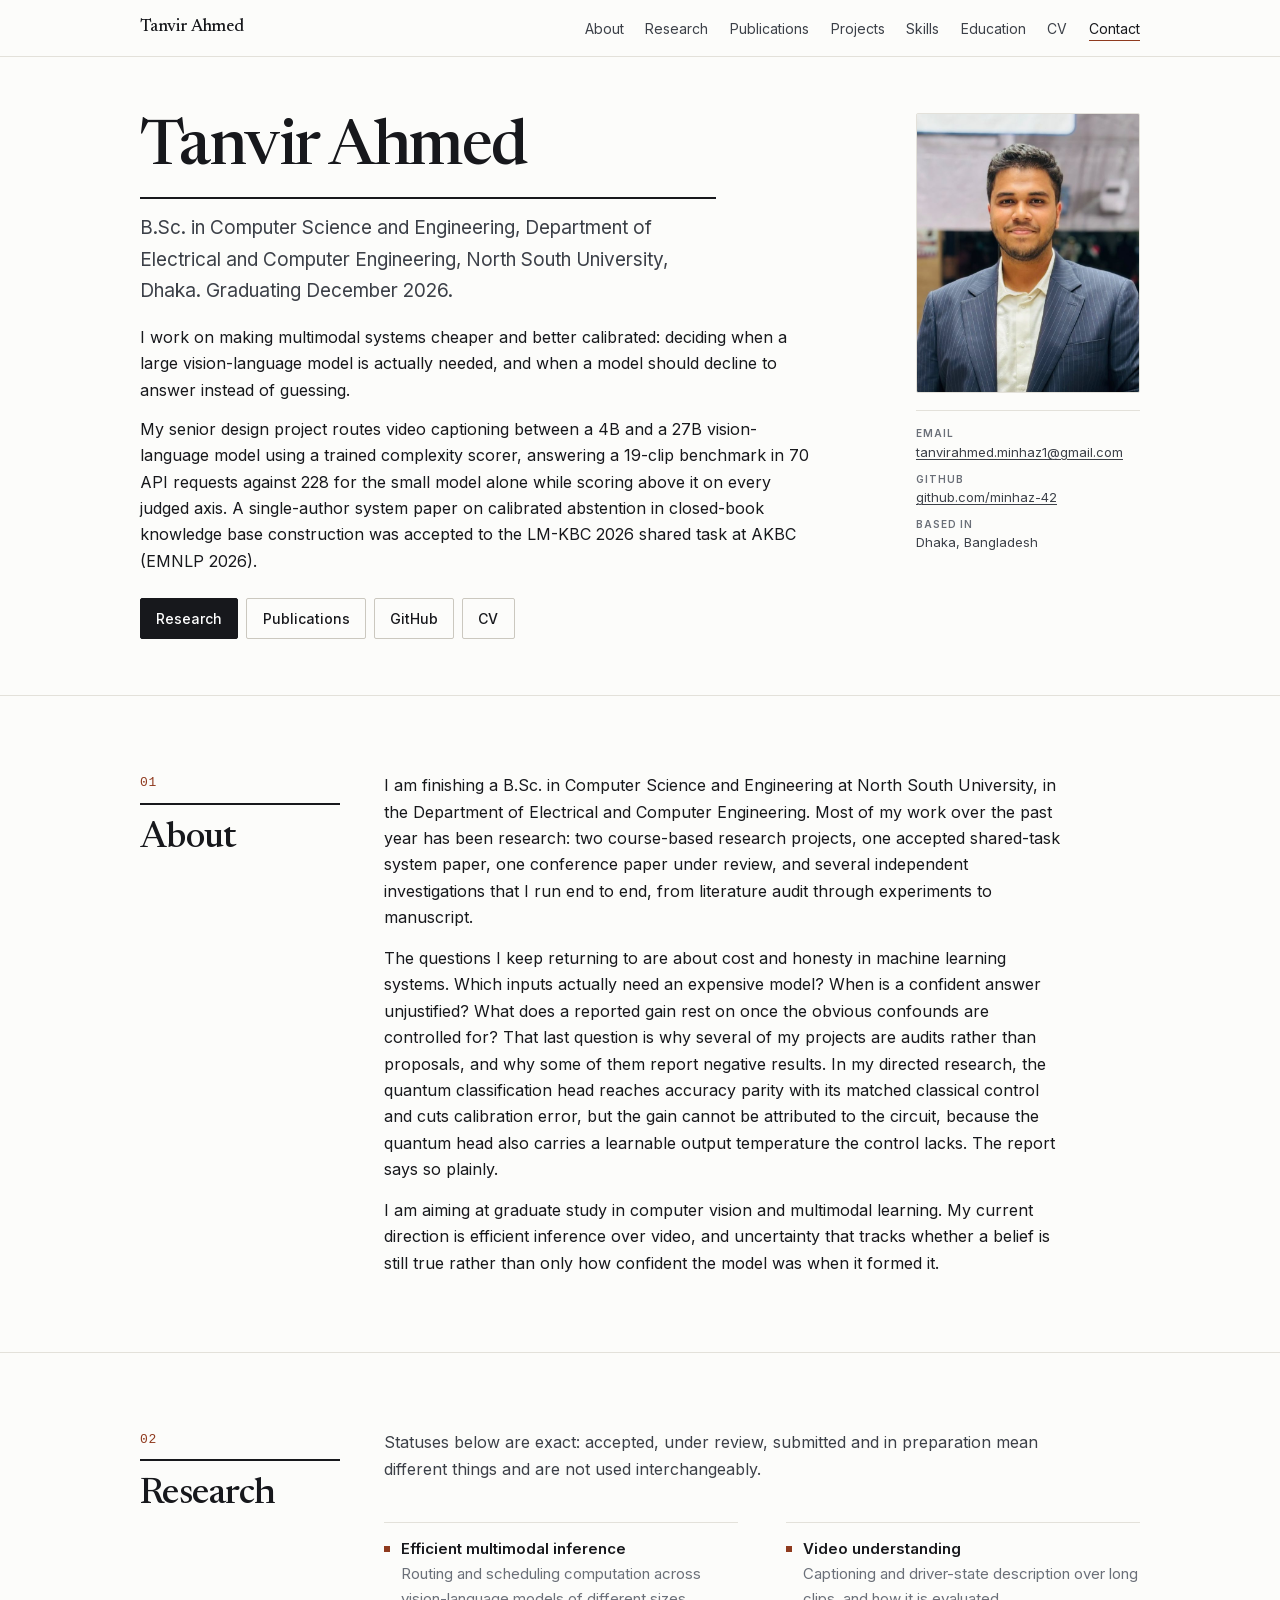
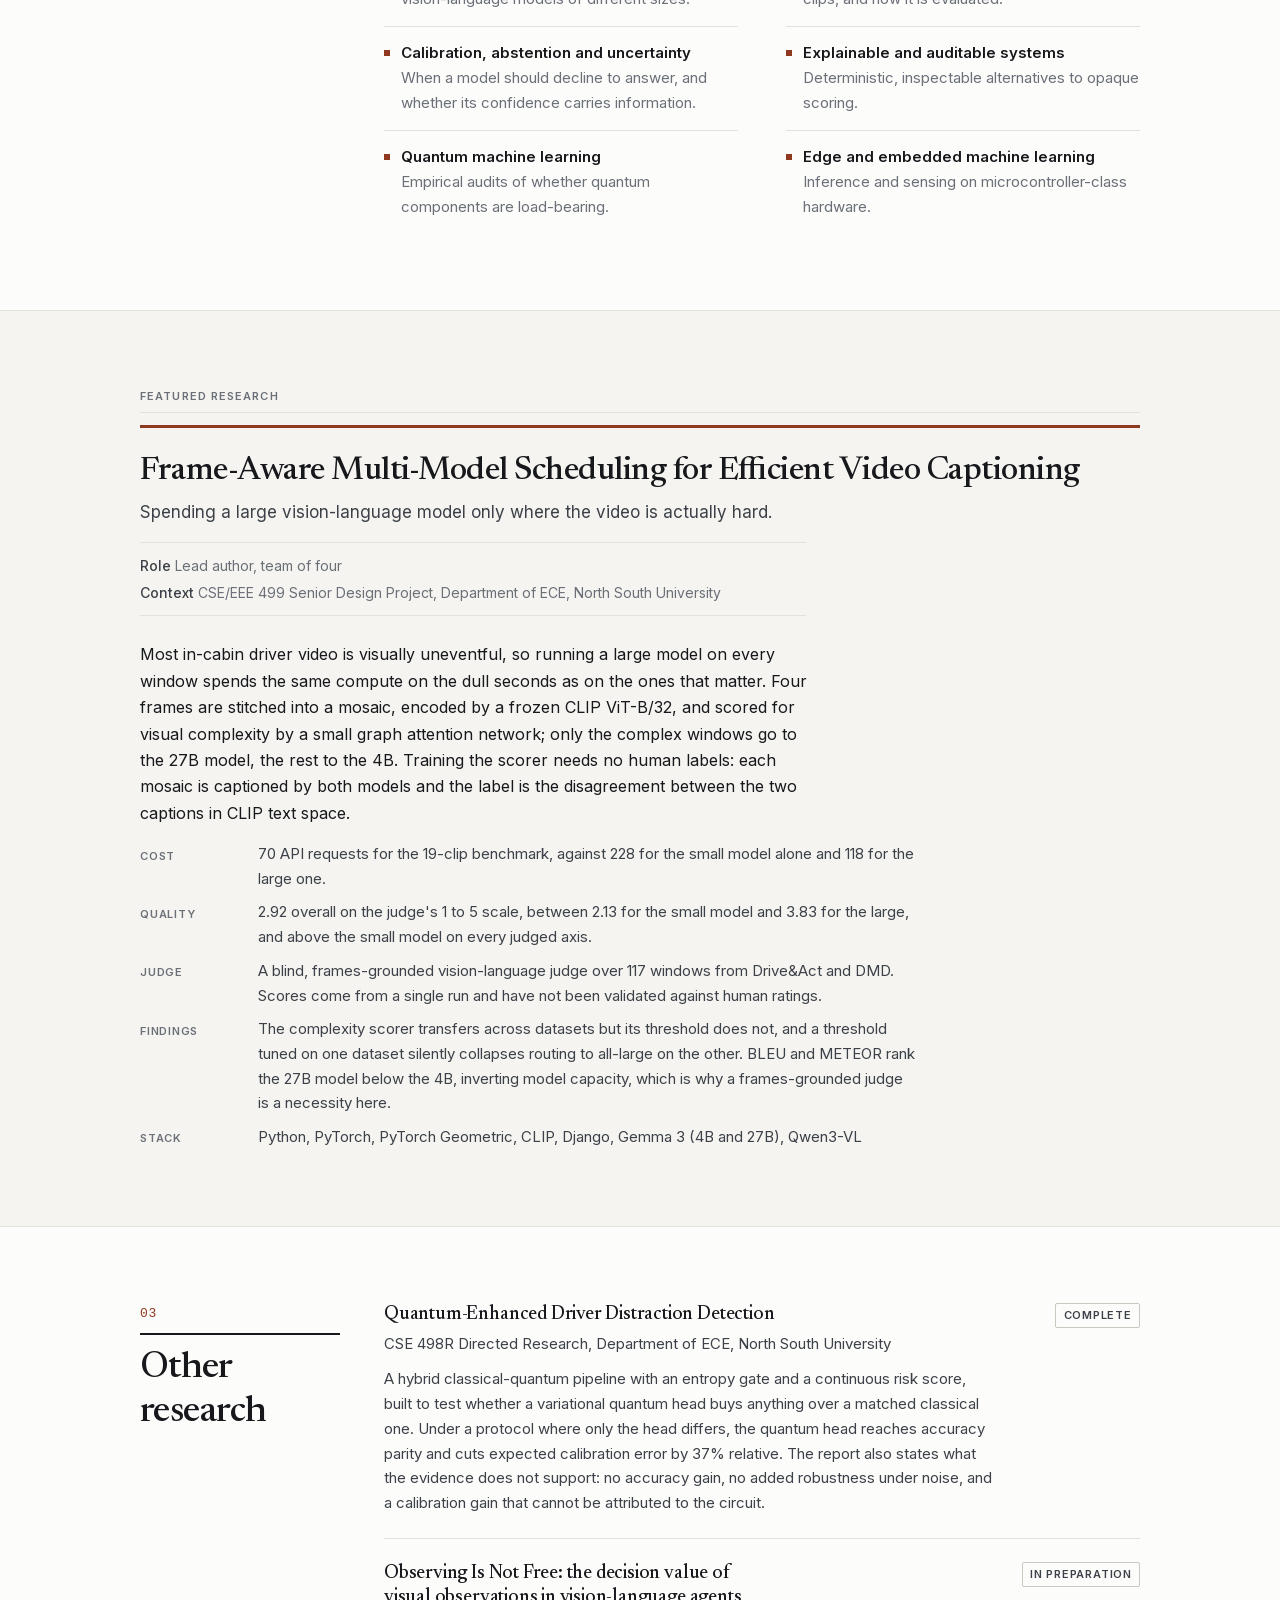
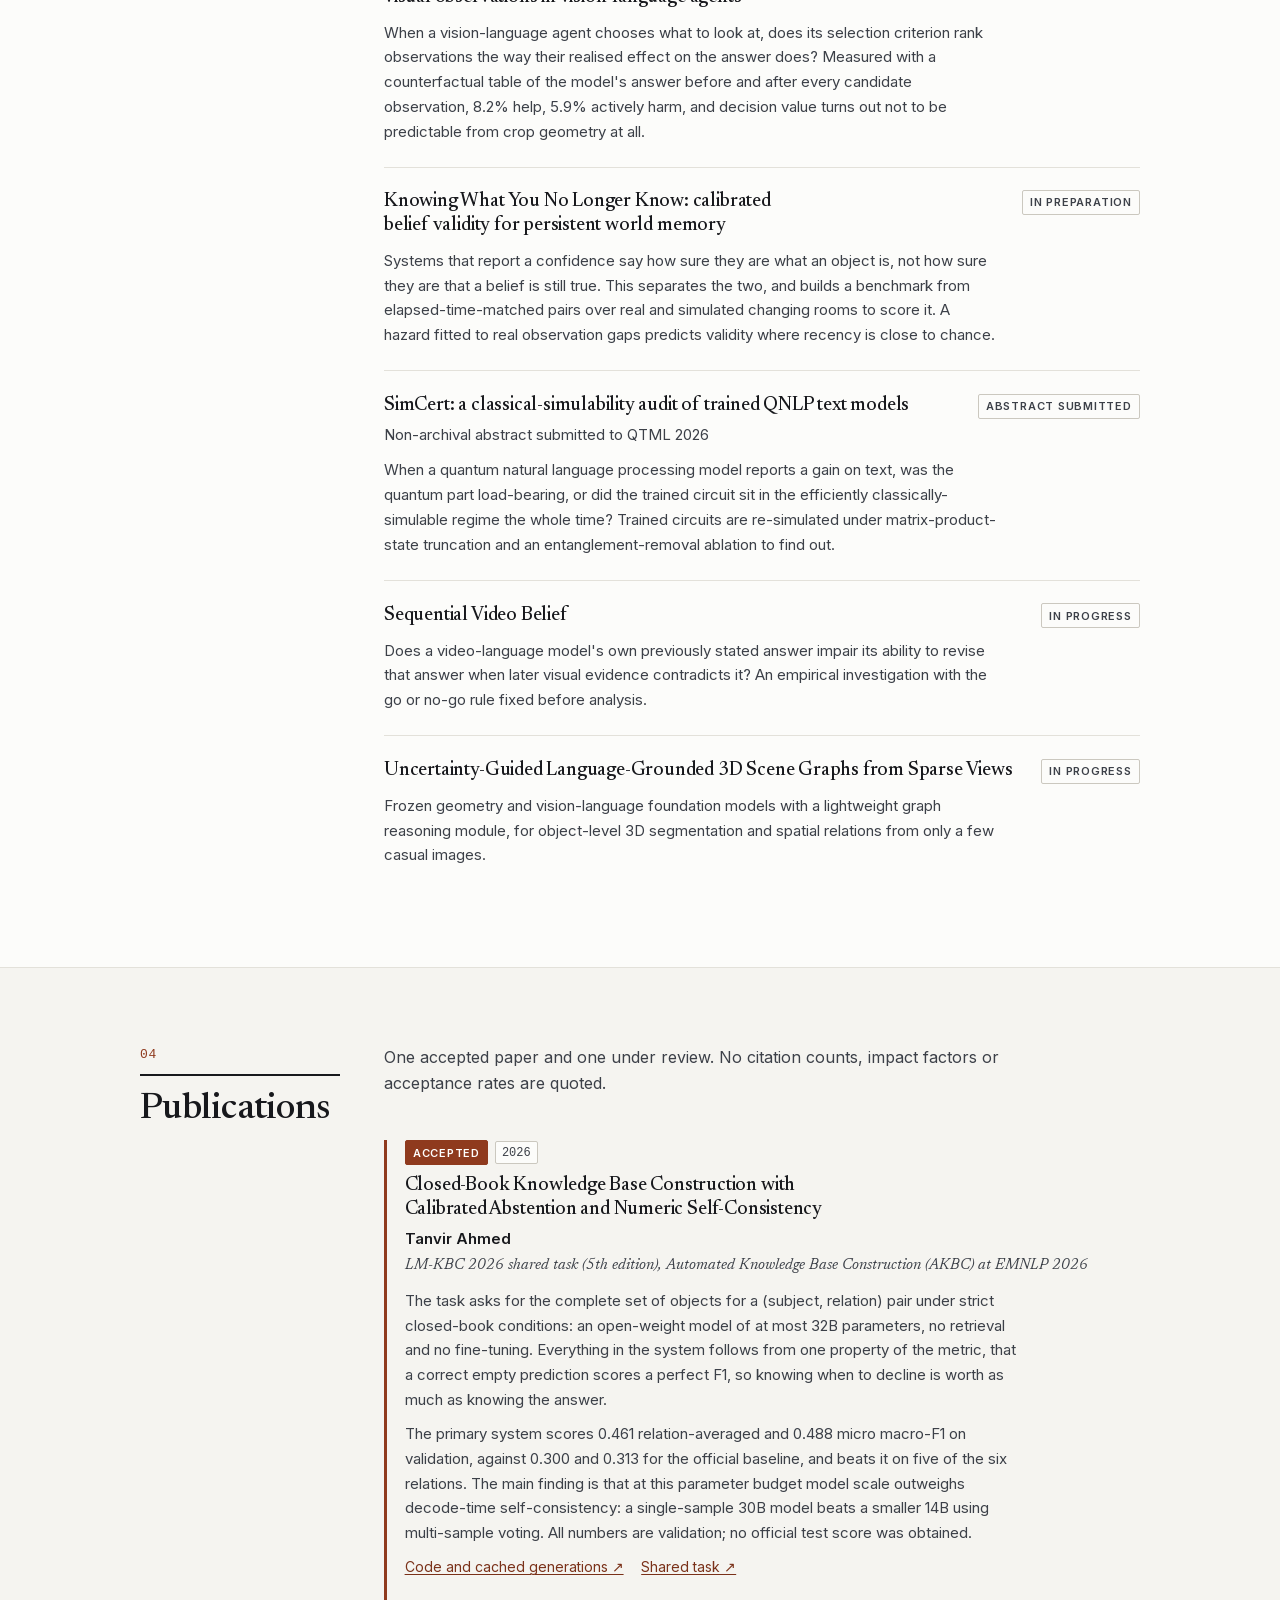
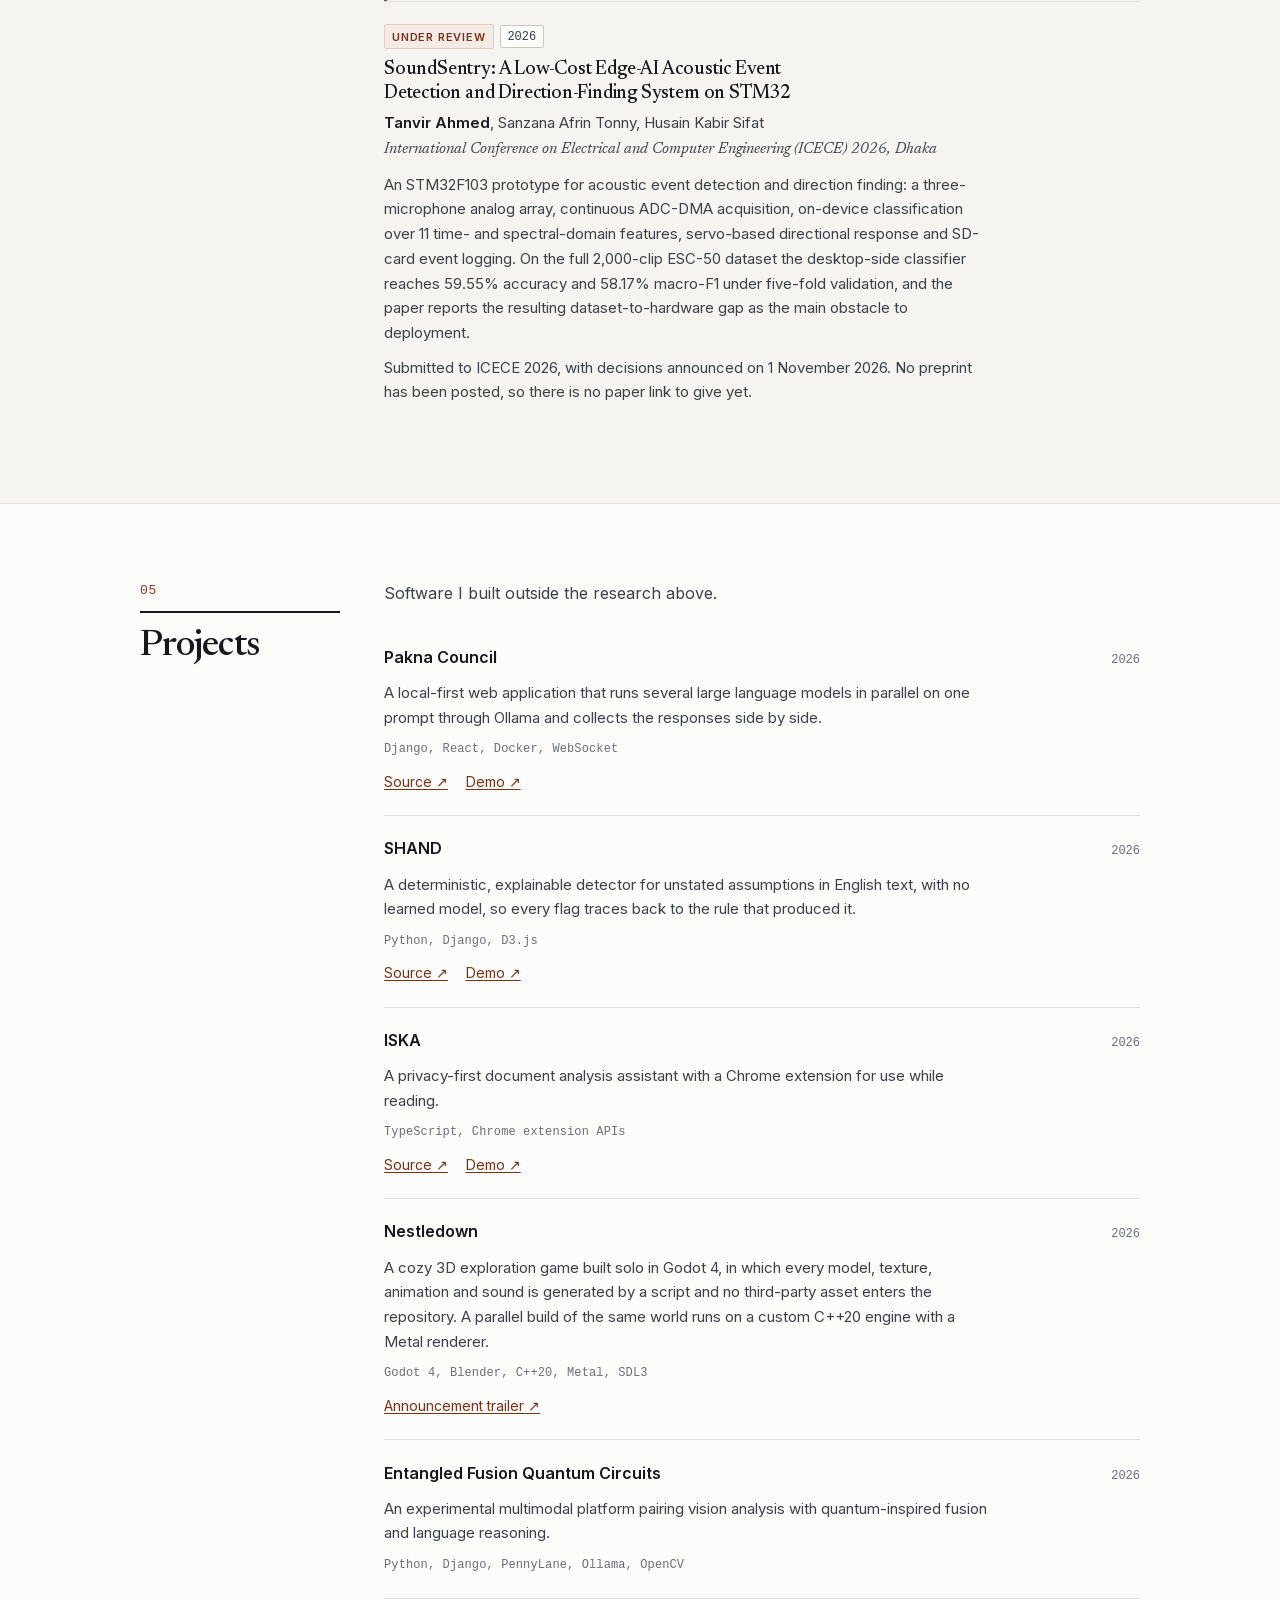
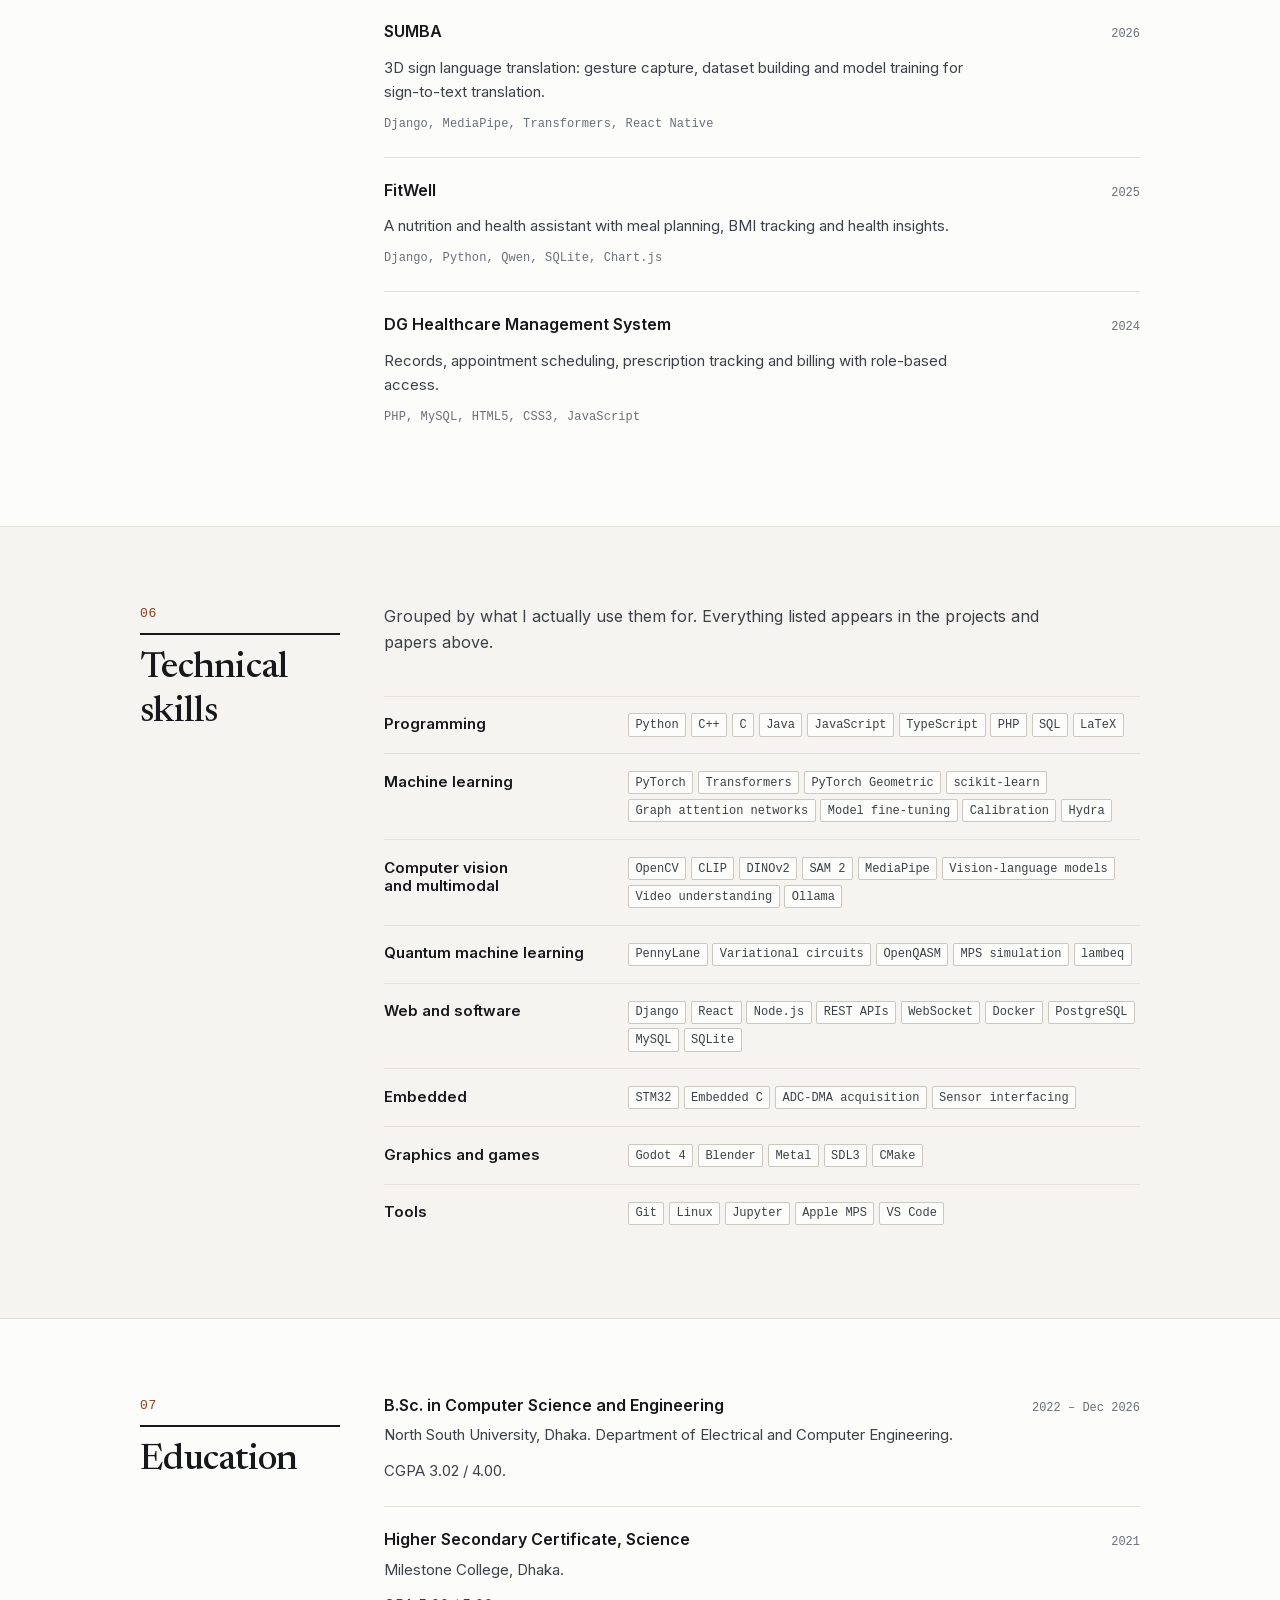
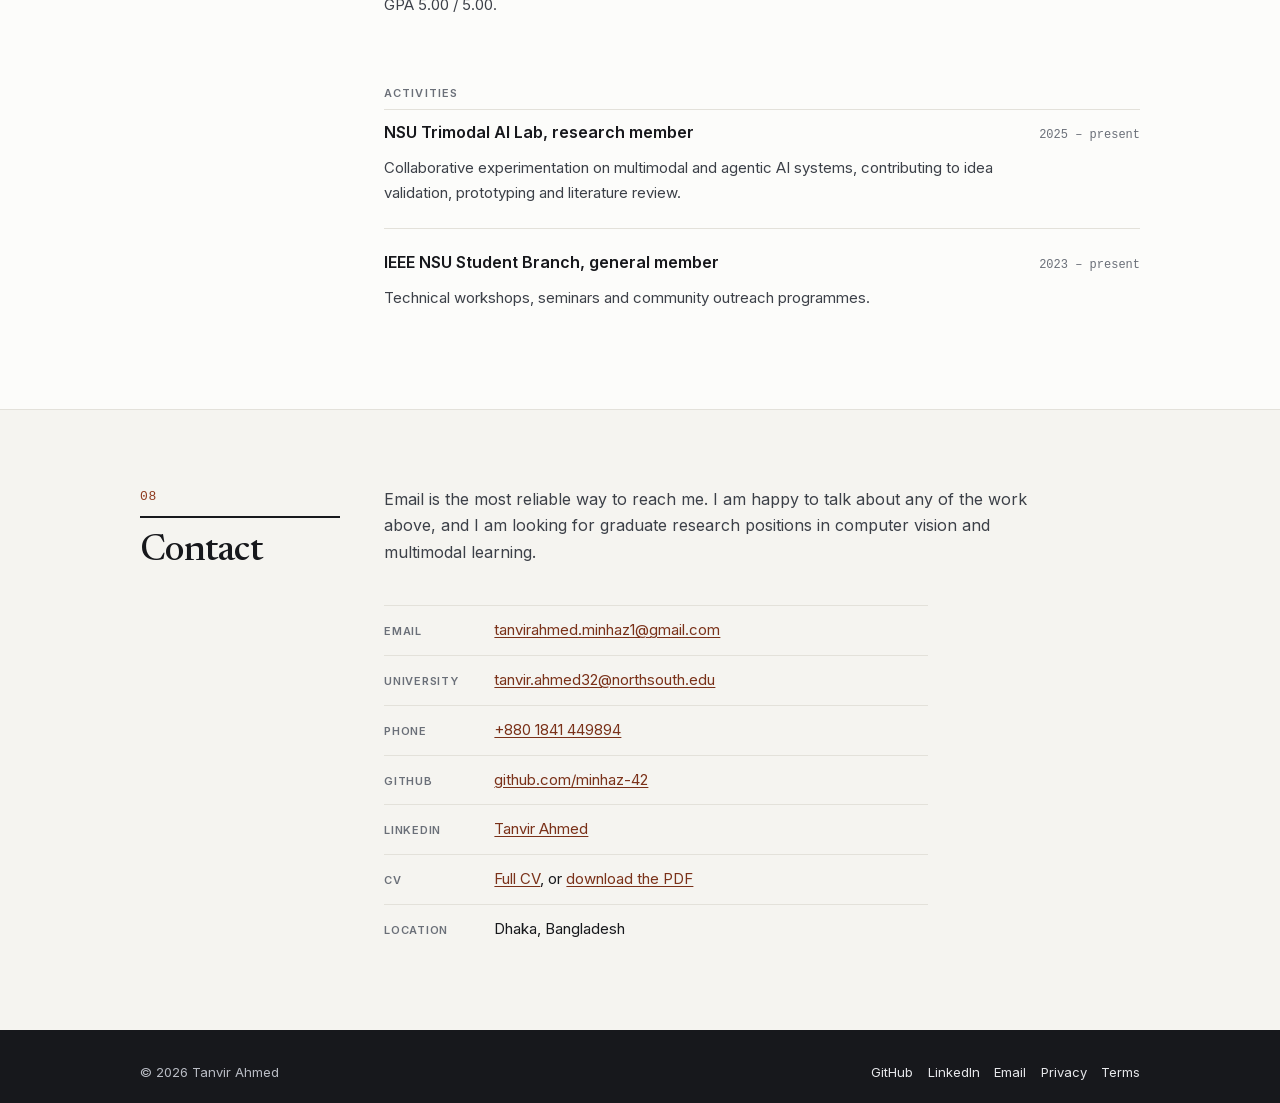
==== index.html @ 1847ab7f "Rebuild portfolio as a research-focused academic site Replace the single-file purple-gradient page (" ====
<!DOCTYPE html>
<html lang="en">
<head>
<meta charset="utf-8">
<meta name="viewport" content="width=device-width, initial-scale=1">

<title>Tanvir Ahmed | Computer Vision and Multimodal Learning</title>
<meta name="description" content="Tanvir Ahmed, Computer Science and Engineering at North South University, Dhaka. Research on efficient multimodal inference, video understanding and calibrated abstention. Accepted system paper at the LM-KBC 2026 shared task (AKBC, EMNLP 2026).">
<meta name="author" content="Tanvir Ahmed">
<link rel="canonical" href="https://minhaz-42.github.io/Tanvir-Ahmed/">

<!-- Open Graph / Twitter -->
<meta property="og:type" content="profile">
<meta property="og:title" content="Tanvir Ahmed | Computer Vision and Multimodal Learning">
<meta property="og:description" content="Computer Science and Engineering at North South University. Research on efficient multimodal inference, video understanding and calibrated abstention.">
<meta property="og:url" content="https://minhaz-42.github.io/Tanvir-Ahmed/">
<meta property="og:image" content="https://minhaz-42.github.io/Tanvir-Ahmed/assets/img/og-card.png">
<meta property="og:image:width" content="1200">
<meta property="og:image:height" content="630">
<meta property="og:image:alt" content="Tanvir Ahmed, Computer Science and Engineering, North South University">
<meta property="og:locale" content="en_US">
<meta property="profile:first_name" content="Tanvir">
<meta property="profile:last_name" content="Ahmed">
<meta name="twitter:card" content="summary_large_image">

<!-- Icons -->
<link rel="icon" href="favicon.svg" type="image/svg+xml">
<link rel="alternate icon" href="favicon.ico" sizes="16x16 32x32">
<link rel="apple-touch-icon" href="apple-touch-icon.png">

<!-- Fonts: self-hosted, no third-party requests -->
<link rel="preload" href="assets/fonts/inter-latin.woff2" as="font" type="font/woff2" crossorigin>
<link rel="preload" href="assets/fonts/newsreader-latin.woff2" as="font" type="font/woff2" crossorigin>
<link rel="stylesheet" href="assets/css/site.css">

<script>
/* Opt in to the section-reveal transition only when it is both supported and
   wanted. Everything stays visible without this, so JS-off is a full page. */
(function () {
  var mq = window.matchMedia;
  if ('IntersectionObserver' in window &&
      !(mq && mq('(prefers-reduced-motion: reduce)').matches)) {
    document.documentElement.className += ' reveal-on';
  }
})();
</script>

<script type="application/ld+json">
{
  "@context": "https://schema.org",
  "@type": "Person",
  "name": "Tanvir Ahmed",
  "url": "https://minhaz-42.github.io/Tanvir-Ahmed/",
  "image": "https://minhaz-42.github.io/Tanvir-Ahmed/assets/img/tanvir-ahmed.jpg",
  "email": "mailto:tanvirahmed.minhaz1@gmail.com",
  "telephone": "+8801841449894",
  "jobTitle": "Undergraduate researcher",
  "affiliation": {
    "@type": "CollegeOrUniversity",
    "name": "North South University",
    "department": "Department of Electrical and Computer Engineering",
    "address": "Dhaka, Bangladesh"
  },
  "alumniOf": { "@type": "CollegeOrUniversity", "name": "North South University" },
  "knowsAbout": [
    "Computer vision", "Multimodal learning", "Vision-language models",
    "Video understanding", "Efficient inference", "Model calibration",
    "Quantum machine learning", "Edge AI"
  ],
  "sameAs": [
    "https://github.com/minhaz-42",
    "https://www.linkedin.com/in/tanvir-ahmed-1a4856418/"
  ]
}
</script>
</head>
<body>

<a class="skip" href="#main">Skip to content</a>

<header class="site-head">
  <div class="site-head__in">
    <a class="brand" href="#top">Tanvir Ahmed</a>

    <nav class="nav nav--desk" aria-label="Sections">
      <ul>
        <li><a href="#about">About</a></li>
        <li><a href="#research">Research</a></li>
        <li><a href="#publications">Publications</a></li>
        <li><a href="#projects">Projects</a></li>
        <li><a href="#skills">Skills</a></li>
        <li><a href="#education">Education</a></li>
        <li><a href="resume/">CV</a></li>
        <li><a href="#contact">Contact</a></li>
      </ul>
    </nav>

    <details class="nav-mobile nav">
      <summary aria-label="Open section menu">Sections</summary>
      <div class="nav-mobile__panel">
        <ul>
          <li><a href="#about">About</a></li>
          <li><a href="#research">Research</a></li>
          <li><a href="#publications">Publications</a></li>
          <li><a href="#projects">Projects</a></li>
          <li><a href="#skills">Skills</a></li>
          <li><a href="#education">Education</a></li>
          <li><a href="resume/">CV</a></li>
          <li><a href="#contact">Contact</a></li>
        </ul>
      </div>
    </details>
  </div>
</header>

<main id="main">
<span id="top"></span>

<!-- ============================== HERO ============================== -->
<section class="hero" aria-labelledby="hero-name">
  <div class="wrap">
    <div class="hero__grid">
      <div class="hero__intro">
        <h1 id="hero-name">Tanvir Ahmed</h1>
        <p class="hero__role">
          B.Sc. in Computer Science and Engineering, Department of Electrical and Computer
          Engineering, North South University, Dhaka. Graduating December 2026.
        </p>
      </div>

      <div class="hero__side">
        <figure class="portrait">
          <img src="assets/img/tanvir-ahmed.jpg" width="720" height="900"
               alt="Portrait photograph of Tanvir Ahmed" fetchpriority="high">
        </figure>
        <ul class="hero__facts">
          <li>
            <span class="k">Email</span>
            <a href="mailto:tanvirahmed.minhaz1@gmail.com">tanvirahmed.minhaz1@gmail.com</a>
          </li>
          <li>
            <span class="k">GitHub</span>
            <a href="https://github.com/minhaz-42" rel="me noopener">github.com/minhaz-42</a>
          </li>
          <li>
            <span class="k">Based in</span>
            <span class="v">Dhaka, Bangladesh</span>
          </li>
        </ul>
      </div>

      <div class="hero__main">
        <p>
          I work on making multimodal systems cheaper and better calibrated: deciding when a
          large vision-language model is actually needed, and when a model should decline to
          answer instead of guessing.
        </p>
        <p>
          My senior design project routes video captioning between a 4B and a 27B
          vision-language model using a trained complexity scorer, answering a 19-clip
          benchmark in 70 API requests against 228 for the small model alone while scoring
          above it on every judged axis. A single-author system paper on calibrated abstention
          in closed-book knowledge base construction was accepted to the LM-KBC 2026 shared
          task at AKBC (EMNLP 2026).
        </p>

        <div class="btn-row">
          <a class="btn btn--primary" href="#research">Research</a>
          <a class="btn" href="#publications">Publications</a>
          <a class="btn" href="https://github.com/minhaz-42" rel="me noopener">GitHub</a>
          <a class="btn" href="resume/">CV</a>
        </div>
      </div>
    </div>
  </div>
</section>

<!-- ============================== ABOUT ============================== -->
<section id="about" class="band">
  <div class="wrap">
    <div class="row">
      <div>
        <span class="sec-num">01</span>
        <h2 class="h-sec">About</h2>
      </div>
      <div class="prose js-reveal">
        <p>
          I am finishing a B.Sc. in Computer Science and Engineering at North South University,
          in the Department of Electrical and Computer Engineering. Most of my work over the past
          year has been research: two course-based research projects, one accepted shared-task
          system paper, one conference paper under review, and several independent investigations
          that I run end to end, from literature audit through experiments to manuscript.
        </p>
        <p>
          The questions I keep returning to are about cost and honesty in machine learning
          systems. Which inputs actually need an expensive model? When is a confident answer
          unjustified? What does a reported gain rest on once the obvious confounds are controlled
          for? That last question is why several of my projects are audits rather than proposals,
          and why some of them report negative results. In my directed research, the quantum
          classification head reaches accuracy parity with its matched classical control and cuts
          calibration error, but the gain cannot be attributed to the circuit, because the quantum
          head also carries a learnable output temperature the control lacks. The report says so
          plainly.
        </p>
        <p>
          I am aiming at graduate study in computer vision and multimodal learning. My current
          direction is efficient inference over video, and uncertainty that tracks whether a
          belief is still true rather than only how confident the model was when it formed it.
        </p>
      </div>
    </div>
  </div>
</section>

<!-- ============================== RESEARCH ============================== -->
<section id="research" class="band">
  <div class="wrap">
    <div class="row">
      <div>
        <span class="sec-num">02</span>
        <h2 class="h-sec">Research</h2>
      </div>
      <div>
        <p class="sec-lede">
          Statuses below are exact: accepted, under review, submitted and in preparation mean
          different things and are not used interchangeably.
        </p>

        <ul class="interests js-reveal">
          <li>
            <div class="i-name">Efficient multimodal inference</div>
            <div class="i-note">Routing and scheduling computation across vision-language models of different sizes.</div>
          </li>
          <li>
            <div class="i-name">Video understanding</div>
            <div class="i-note">Captioning and driver-state description over long clips, and how it is evaluated.</div>
          </li>
          <li>
            <div class="i-name">Calibration, abstention and uncertainty</div>
            <div class="i-note">When a model should decline to answer, and whether its confidence carries information.</div>
          </li>
          <li>
            <div class="i-name">Explainable and auditable systems</div>
            <div class="i-note">Deterministic, inspectable alternatives to opaque scoring.</div>
          </li>
          <li>
            <div class="i-name">Quantum machine learning</div>
            <div class="i-note">Empirical audits of whether quantum components are load-bearing.</div>
          </li>
          <li>
            <div class="i-name">Edge and embedded machine learning</div>
            <div class="i-note">Inference and sensing on microcontroller-class hardware.</div>
          </li>
        </ul>
      </div>
    </div>
  </div>
</section>

<!-- ====================== FEATURED RESEARCH ====================== -->
<section id="featured" class="band band--sunk" aria-labelledby="feat-title">
  <div class="wrap">
    <p class="eyebrow">Featured research</p>

    <div class="feature js-reveal">
      <h2 class="feature__title" id="feat-title">Frame-Aware Multi-Model Scheduling for Efficient Video Captioning</h2>
      <p class="feature__sub">Spending a large vision-language model only where the video is actually hard.</p>

      <p class="meta-line">
        <span><b>Role</b> Lead author, team of four</span>
        <span><b>Context</b> CSE/EEE 499 Senior Design Project, Department of ECE, North South University</span>
      </p>

      <div class="prose">
        <p>
          Most in-cabin driver video is visually uneventful, so running a large model on every
          window spends the same compute on the dull seconds as on the ones that matter. Four
          frames are stitched into a mosaic, encoded by a frozen CLIP ViT-B/32, and scored for
          visual complexity by a small graph attention network; only the complex windows go to
          the 27B model, the rest to the 4B. Training the scorer needs no human labels: each
          mosaic is captioned by both models and the label is the disagreement between the two
          captions in CLIP text space.
        </p>
      </div>

      <div class="detail">
        <div><span class="k">Cost</span><span class="v">70 API requests for the 19-clip benchmark, against 228 for the small model alone and 118 for the large one.</span></div>
        <div><span class="k">Quality</span><span class="v">2.92 overall on the judge's 1 to 5 scale, between 2.13 for the small model and 3.83 for the large, and above the small model on every judged axis.</span></div>
        <div><span class="k">Judge</span><span class="v">A blind, frames-grounded vision-language judge over 117 windows from Drive&amp;Act and DMD. Scores come from a single run and have not been validated against human ratings.</span></div>
        <div><span class="k">Findings</span><span class="v">The complexity scorer transfers across datasets but its threshold does not, and a threshold tuned on one dataset silently collapses routing to all-large on the other. BLEU and METEOR rank the 27B model below the 4B, inverting model capacity, which is why a frames-grounded judge is a necessity here.</span></div>
        <div><span class="k">Stack</span><span class="v">Python, PyTorch, PyTorch Geometric, CLIP, Django, Gemma 3 (4B and 27B), Qwen3-VL</span></div>
      </div>
    </div>
  </div>
</section>

<!-- ====================== OTHER RESEARCH ====================== -->
<section id="research-more" class="band">
  <div class="wrap">
    <div class="row">
      <div>
        <span class="sec-num">03</span>
        <h2 class="h-sec">Other research</h2>
      </div>
      <div class="list">

        <article class="item js-reveal">
          <div class="item__head">
            <h3 class="item__title">Quantum-Enhanced Driver Distraction Detection</h3>
            <span class="status">Complete</span>
          </div>
          <p class="item__sub">CSE 498R Directed Research, Department of ECE, North South University</p>
          <div class="item__body">
            <p>
              A hybrid classical-quantum pipeline with an entropy gate and a continuous risk
              score, built to test whether a variational quantum head buys anything over a matched
              classical one. Under a protocol where only the head differs, the quantum head reaches
              accuracy parity and cuts expected calibration error by 37% relative. The report also
              states what the evidence does not support: no accuracy gain, no added robustness under
              noise, and a calibration gain that cannot be attributed to the circuit.
            </p>
          </div>
        </article>

        <article class="item js-reveal">
          <div class="item__head">
            <h3 class="item__title">Observing Is Not Free: the decision value of visual observations in vision-language agents</h3>
            <span class="status">In preparation</span>
          </div>
          <div class="item__body">
            <p>
              When a vision-language agent chooses what to look at, does its selection criterion
              rank observations the way their realised effect on the answer does? Measured with a
              counterfactual table of the model's answer before and after every candidate
              observation, 8.2% help, 5.9% actively harm, and decision value turns out not to be
              predictable from crop geometry at all.
            </p>
          </div>
        </article>

        <article class="item js-reveal">
          <div class="item__head">
            <h3 class="item__title">Knowing What You No Longer Know: calibrated belief validity for persistent world memory</h3>
            <span class="status">In preparation</span>
          </div>
          <div class="item__body">
            <p>
              Systems that report a confidence say how sure they are what an object is, not how
              sure they are that a belief is still true. This separates the two, and builds a
              benchmark from elapsed-time-matched pairs over real and simulated changing rooms to
              score it. A hazard fitted to real observation gaps predicts validity where recency is
              close to chance.
            </p>
          </div>
        </article>

        <article class="item js-reveal">
          <div class="item__head">
            <h3 class="item__title">SimCert: a classical-simulability audit of trained QNLP text models</h3>
            <span class="status">Abstract submitted</span>
          </div>
          <p class="item__sub">Non-archival abstract submitted to QTML 2026</p>
          <div class="item__body">
            <p>
              When a quantum natural language processing model reports a gain on text, was the
              quantum part load-bearing, or did the trained circuit sit in the efficiently
              classically-simulable regime the whole time? Trained circuits are re-simulated under
              matrix-product-state truncation and an entanglement-removal ablation to find out.
            </p>
          </div>
        </article>

        <article class="item js-reveal">
          <div class="item__head">
            <h3 class="item__title">Sequential Video Belief</h3>
            <span class="status">In progress</span>
          </div>
          <div class="item__body">
            <p>
              Does a video-language model's own previously stated answer impair its ability to
              revise that answer when later visual evidence contradicts it? An empirical
              investigation with the go or no-go rule fixed before analysis.
            </p>
          </div>
        </article>

        <article class="item js-reveal">
          <div class="item__head">
            <h3 class="item__title">Uncertainty-Guided Language-Grounded 3D Scene Graphs from Sparse Views</h3>
            <span class="status">In progress</span>
          </div>
          <div class="item__body">
            <p>
              Frozen geometry and vision-language foundation models with a lightweight graph
              reasoning module, for object-level 3D segmentation and spatial relations from only a
              few casual images.
            </p>
          </div>
        </article>

      </div>
    </div>
  </div>
</section>

<!-- ============================== PUBLICATIONS ============================== -->
<section id="publications" class="band band--sunk">
  <div class="wrap">
    <div class="row">
      <div>
        <span class="sec-num">04</span>
        <h2 class="h-sec">Publications</h2>
      </div>
      <div>
        <p class="sec-lede">
          One accepted paper and one under review. No citation counts, impact factors or
          acceptance rates are quoted.
        </p>

        <div class="list">

          <article class="item item--lead js-reveal">
            <div class="item__flags">
              <span class="status status--accepted">Accepted</span>
              <span class="tag">2026</span>
            </div>
            <h3 class="item__title" style="margin-top:.55rem">
              Closed-Book Knowledge Base Construction with Calibrated Abstention and Numeric Self-Consistency
            </h3>
            <p class="item__sub">
              <span class="me">Tanvir Ahmed</span><br>
              <span class="item__venue">LM-KBC 2026 shared task (5th edition), Automated Knowledge Base Construction (AKBC) at EMNLP 2026</span>
            </p>
            <div class="item__body">
              <p>
                The task asks for the complete set of objects for a (subject, relation) pair under
                strict closed-book conditions: an open-weight model of at most 32B parameters, no
                retrieval and no fine-tuning. Everything in the system follows from one property of
                the metric, that a correct empty prediction scores a perfect F1, so knowing when to
                decline is worth as much as knowing the answer.
              </p>
              <p>
                The primary system scores 0.461 relation-averaged and 0.488 micro macro-F1 on
                validation, against 0.300 and 0.313 for the official baseline, and beats it on five
                of the six relations. The main finding is that at this parameter budget model scale
                outweighs decode-time self-consistency: a single-sample 30B model beats a smaller 14B
                using multi-sample voting. All numbers are validation; no official test score was
                obtained.
              </p>
            </div>
            <p class="item__links">
              <a href="https://github.com/minhaz-42/lm-kbc-2026" rel="noopener">Code and cached generations &#8599;</a>
              <a href="https://www.akbc.ws/2026/shared-task.html" rel="noopener">Shared task &#8599;</a>
            </p>
          </article>

          <article class="item js-reveal">
            <div class="item__flags">
              <span class="status status--review">Under review</span>
              <span class="tag">2026</span>
            </div>
            <h3 class="item__title" style="margin-top:.55rem">
              SoundSentry: A Low-Cost Edge-AI Acoustic Event Detection and Direction-Finding System on STM32
            </h3>
            <p class="item__sub">
              <span class="me">Tanvir Ahmed</span>, Sanzana Afrin Tonny, Husain Kabir Sifat<br>
              <span class="item__venue">International Conference on Electrical and Computer Engineering (ICECE) 2026, Dhaka</span>
            </p>
            <div class="item__body">
              <p>
                An STM32F103 prototype for acoustic event detection and direction finding: a
                three-microphone analog array, continuous ADC-DMA acquisition, on-device
                classification over 11 time- and spectral-domain features, servo-based directional
                response and SD-card event logging. On the full 2,000-clip ESC-50 dataset the
                desktop-side classifier reaches 59.55% accuracy and 58.17% macro-F1 under five-fold
                validation, and the paper reports the resulting dataset-to-hardware gap as the main
                obstacle to deployment.
              </p>
              <p>
                Submitted to ICECE 2026, with decisions announced on 1 November 2026. No preprint has
                been posted, so there is no paper link to give yet.
              </p>
            </div>
          </article>

        </div>
      </div>
    </div>
  </div>
</section>

<!-- ============================== PROJECTS ============================== -->
<section id="projects" class="band">
  <div class="wrap">
    <div class="row">
      <div>
        <span class="sec-num">05</span>
        <h2 class="h-sec">Projects</h2>
      </div>
      <div>
        <p class="sec-lede">Software I built outside the research above.</p>

        <div class="list">

          <article class="item item--plain js-reveal">
            <div class="item__head">
              <h3 class="item__title">Pakna Council</h3>
              <span class="item__meta">2026</span>
            </div>
            <div class="item__body">
              <p>
                A local-first web application that runs several large language models in parallel
                on one prompt through Ollama and collects the responses side by side.
              </p>
            </div>
            <p class="item__tech">Django, React, Docker, WebSocket</p>
            <p class="item__links">
              <a href="https://github.com/minhaz-42/Pakna_council" rel="noopener">Source &#8599;</a>
              <a href="https://pakna-council.vercel.app/" rel="noopener">Demo &#8599;</a>
            </p>
          </article>

          <article class="item item--plain js-reveal">
            <div class="item__head">
              <h3 class="item__title">SHAND</h3>
              <span class="item__meta">2026</span>
            </div>
            <div class="item__body">
              <p>
                A deterministic, explainable detector for unstated assumptions in English text,
                with no learned model, so every flag traces back to the rule that produced it.
              </p>
            </div>
            <p class="item__tech">Python, Django, D3.js</p>
            <p class="item__links">
              <a href="https://github.com/minhaz-42/SHAND" rel="noopener">Source &#8599;</a>
              <a href="https://shand1.vercel.app/" rel="noopener">Demo &#8599;</a>
            </p>
          </article>

          <article class="item item--plain js-reveal">
            <div class="item__head">
              <h3 class="item__title">ISKA</h3>
              <span class="item__meta">2026</span>
            </div>
            <div class="item__body">
              <p>A privacy-first document analysis assistant with a Chrome extension for use while reading.</p>
            </div>
            <p class="item__tech">TypeScript, Chrome extension APIs</p>
            <p class="item__links">
              <a href="https://github.com/minhaz-42/ISKA" rel="noopener">Source &#8599;</a>
              <a href="https://iska-hxrr.vercel.app/" rel="noopener">Demo &#8599;</a>
            </p>
          </article>

          <article class="item item--plain js-reveal">
            <div class="item__head">
              <h3 class="item__title">Nestledown</h3>
              <span class="item__meta">2026</span>
            </div>
            <div class="item__body">
              <p>
                A cozy 3D exploration game built solo in Godot 4, in which every model, texture,
                animation and sound is generated by a script and no third-party asset enters the
                repository. A parallel build of the same world runs on a custom C++20 engine with a
                Metal renderer.
              </p>
            </div>
            <p class="item__tech">Godot 4, Blender, C++20, Metal, SDL3</p>
            <p class="item__links">
              <a href="https://youtu.be/MUN7_kuh00U" rel="noopener">Announcement trailer &#8599;</a>
            </p>
          </article>

          <article class="item item--plain js-reveal">
            <div class="item__head">
              <h3 class="item__title">Entangled Fusion Quantum Circuits</h3>
              <span class="item__meta">2026</span>
            </div>
            <div class="item__body">
              <p>An experimental multimodal platform pairing vision analysis with quantum-inspired fusion and language reasoning.</p>
            </div>
            <p class="item__tech">Python, Django, PennyLane, Ollama, OpenCV</p>
          </article>

          <article class="item item--plain js-reveal">
            <div class="item__head">
              <h3 class="item__title">SUMBA</h3>
              <span class="item__meta">2026</span>
            </div>
            <div class="item__body">
              <p>3D sign language translation: gesture capture, dataset building and model training for sign-to-text translation.</p>
            </div>
            <p class="item__tech">Django, MediaPipe, Transformers, React Native</p>
          </article>

          <article class="item item--plain js-reveal">
            <div class="item__head">
              <h3 class="item__title">FitWell</h3>
              <span class="item__meta">2025</span>
            </div>
            <div class="item__body">
              <p>A nutrition and health assistant with meal planning, BMI tracking and health insights.</p>
            </div>
            <p class="item__tech">Django, Python, Qwen, SQLite, Chart.js</p>
          </article>

          <article class="item item--plain js-reveal">
            <div class="item__head">
              <h3 class="item__title">DG Healthcare Management System</h3>
              <span class="item__meta">2024</span>
            </div>
            <div class="item__body">
              <p>Records, appointment scheduling, prescription tracking and billing with role-based access.</p>
            </div>
            <p class="item__tech">PHP, MySQL, HTML5, CSS3, JavaScript</p>
          </article>

        </div>
      </div>
    </div>
  </div>
</section>

<!-- ============================== SKILLS ============================== -->
<section id="skills" class="band band--sunk">
  <div class="wrap">
    <div class="row">
      <div>
        <span class="sec-num">06</span>
        <h2 class="h-sec">Technical skills</h2>
      </div>
      <div>
        <p class="sec-lede">
          Grouped by what I actually use them for. Everything listed appears in the projects and
          papers above.
        </p>

        <div class="skills js-reveal">
          <div>
            <h3>Programming</h3>
            <ul class="tags">
              <li class="tag">Python</li><li class="tag">C++</li><li class="tag">C</li>
              <li class="tag">Java</li><li class="tag">JavaScript</li><li class="tag">TypeScript</li>
              <li class="tag">PHP</li><li class="tag">SQL</li><li class="tag">LaTeX</li>
            </ul>
          </div>
          <div>
            <h3>Machine learning</h3>
            <ul class="tags">
              <li class="tag">PyTorch</li><li class="tag">Transformers</li>
              <li class="tag">PyTorch Geometric</li><li class="tag">scikit-learn</li>
              <li class="tag">Graph attention networks</li><li class="tag">Model fine-tuning</li>
              <li class="tag">Calibration</li><li class="tag">Hydra</li>
            </ul>
          </div>
          <div>
            <h3>Computer vision and multimodal</h3>
            <ul class="tags">
              <li class="tag">OpenCV</li><li class="tag">CLIP</li><li class="tag">DINOv2</li>
              <li class="tag">SAM 2</li><li class="tag">MediaPipe</li>
              <li class="tag">Vision-language models</li><li class="tag">Video understanding</li>
              <li class="tag">Ollama</li>
            </ul>
          </div>
          <div>
            <h3>Quantum machine learning</h3>
            <ul class="tags">
              <li class="tag">PennyLane</li><li class="tag">Variational circuits</li>
              <li class="tag">OpenQASM</li><li class="tag">MPS simulation</li><li class="tag">lambeq</li>
            </ul>
          </div>
          <div>
            <h3>Web and software</h3>
            <ul class="tags">
              <li class="tag">Django</li><li class="tag">React</li><li class="tag">Node.js</li>
              <li class="tag">REST APIs</li><li class="tag">WebSocket</li><li class="tag">Docker</li>
              <li class="tag">PostgreSQL</li><li class="tag">MySQL</li><li class="tag">SQLite</li>
            </ul>
          </div>
          <div>
            <h3>Embedded</h3>
            <ul class="tags">
              <li class="tag">STM32</li><li class="tag">Embedded C</li>
              <li class="tag">ADC-DMA acquisition</li><li class="tag">Sensor interfacing</li>
            </ul>
          </div>
          <div>
            <h3>Graphics and games</h3>
            <ul class="tags">
              <li class="tag">Godot 4</li><li class="tag">Blender</li><li class="tag">Metal</li>
              <li class="tag">SDL3</li><li class="tag">CMake</li>
            </ul>
          </div>
          <div>
            <h3>Tools</h3>
            <ul class="tags">
              <li class="tag">Git</li><li class="tag">Linux</li><li class="tag">Jupyter</li>
              <li class="tag">Apple MPS</li><li class="tag">VS Code</li>
            </ul>
          </div>
        </div>
      </div>
    </div>
  </div>
</section>

<!-- ============================== EDUCATION ============================== -->
<section id="education" class="band">
  <div class="wrap">
    <div class="row">
      <div>
        <span class="sec-num">07</span>
        <h2 class="h-sec">Education</h2>
      </div>
      <div>
        <div class="list js-reveal">
          <article class="item item--plain">
            <div class="item__head">
              <h3 class="item__title">B.Sc. in Computer Science and Engineering</h3>
              <span class="item__meta">2022 &ndash; Dec 2026</span>
            </div>
            <p class="item__sub">North South University, Dhaka. Department of Electrical and Computer Engineering.</p>
            <div class="item__body"><p>CGPA 3.02 / 4.00.</p></div>
          </article>
          <article class="item item--plain">
            <div class="item__head">
              <h3 class="item__title">Higher Secondary Certificate, Science</h3>
              <span class="item__meta">2021</span>
            </div>
            <p class="item__sub">Milestone College, Dhaka.</p>
            <div class="item__body"><p>GPA 5.00 / 5.00.</p></div>
          </article>
        </div>

        <p class="eyebrow" style="margin-top:2.75rem">Activities</p>
        <div class="list js-reveal">
          <article class="item item--plain">
            <div class="item__head">
              <h3 class="item__title">NSU Trimodal AI Lab, research member</h3>
              <span class="item__meta">2025 &ndash; present</span>
            </div>
            <div class="item__body">
              <p>Collaborative experimentation on multimodal and agentic AI systems, contributing to idea validation, prototyping and literature review.</p>
            </div>
          </article>
          <article class="item item--plain">
            <div class="item__head">
              <h3 class="item__title">IEEE NSU Student Branch, general member</h3>
              <span class="item__meta">2023 &ndash; present</span>
            </div>
            <div class="item__body">
              <p>Technical workshops, seminars and community outreach programmes.</p>
            </div>
          </article>
        </div>
      </div>
    </div>
  </div>
</section>

<!-- ============================== CONTACT ============================== -->
<section id="contact" class="band band--sunk">
  <div class="wrap">
    <div class="row">
      <div>
        <span class="sec-num">08</span>
        <h2 class="h-sec">Contact</h2>
      </div>
      <div>
        <p class="sec-lede">
          Email is the most reliable way to reach me. I am happy to talk about any of the work
          above, and I am looking for graduate research positions in computer vision and
          multimodal learning.
        </p>

        <ul class="contact-list js-reveal">
          <li>
            <span class="k">Email</span>
            <a href="mailto:tanvirahmed.minhaz1@gmail.com">tanvirahmed.minhaz1@gmail.com</a>
          </li>
          <li>
            <span class="k">University</span>
            <a href="mailto:tanvir.ahmed32@northsouth.edu">tanvir.ahmed32@northsouth.edu</a>
          </li>
          <li>
            <span class="k">Phone</span>
            <a href="tel:+8801841449894">+880 1841 449894</a>
          </li>
          <li>
            <span class="k">GitHub</span>
            <a href="https://github.com/minhaz-42" rel="me noopener">github.com/minhaz-42</a>
          </li>
          <li>
            <span class="k">LinkedIn</span>
            <a href="https://www.linkedin.com/in/tanvir-ahmed-1a4856418/" rel="me noopener">Tanvir Ahmed</a>
          </li>
          <li>
            <span class="k">CV</span>
            <span><a href="resume/">Full CV</a>, or <a href="assets/cv/Tanvir-Ahmed-CV.pdf">download the PDF</a></span>
          </li>
          <li>
            <span class="k">Location</span>
            <span>Dhaka, Bangladesh</span>
          </li>
        </ul>
      </div>
    </div>
  </div>
</section>

</main>

<footer class="site-foot">
  <div class="site-foot__in">
    <p>&copy; <span id="yr">2026</span> Tanvir Ahmed</p>
    <ul>
      <li><a href="https://github.com/minhaz-42" rel="me noopener">GitHub</a></li>
      <li><a href="https://www.linkedin.com/in/tanvir-ahmed-1a4856418/" rel="me noopener">LinkedIn</a></li>
      <li><a href="mailto:tanvirahmed.minhaz1@gmail.com">Email</a></li>
      <li><a href="privacy/">Privacy</a></li>
      <li><a href="terms/">Terms</a></li>
    </ul>
  </div>
</footer>

<script>
/* Minimal, non-decorative enhancements. The page is complete without them. */
(function () {
  'use strict';
  document.getElementById('yr').textContent = new Date().getFullYear();

  /* Close the mobile disclosure after a jump, so the panel does not cover the target. */
  var menu = document.querySelector('.nav-mobile');
  if (menu) {
    menu.addEventListener('click', function (e) {
      if (e.target.closest('a')) { menu.open = false; }
    });
  }

  /* Section reveal. Only runs when the head script armed .reveal-on, so the
     hidden start state and this observer are always enabled together. */
  if (document.documentElement.classList.contains('reveal-on')) {
    var io = new IntersectionObserver(function (entries) {
      entries.forEach(function (en) {
        if (en.isIntersecting) { en.target.classList.add('is-in'); io.unobserve(en.target); }
      });
    /* threshold 0: a block taller than the viewport can never reach a ratio
       threshold, and must still reveal. */
    }, { rootMargin: '0px 0px -8% 0px', threshold: 0 });
    document.querySelectorAll('.js-reveal').forEach(function (el) { io.observe(el); });
  }

  /* Mark the section currently in view in the desktop nav. The research area
     spans three sections, so all three point at the one Research link. */
  if ('IntersectionObserver' in window) {
    var links = Array.prototype.slice.call(document.querySelectorAll('.nav--desk a[href^="#"]'));
    var map = {};
    var targets = [];
    links.forEach(function (a) {
      var el = document.querySelector(a.getAttribute('href'));
      if (el) { map[el.id] = a; targets.push(el); }
    });
    ['featured', 'research-more'].forEach(function (id) {
      var el = document.getElementById(id);
      if (el && map.research) { map[id] = map.research; targets.push(el); }
    });
    var spy = new IntersectionObserver(function (entries) {
      entries.forEach(function (en) {
        var a = map[en.target.id];
        if (!a) return;
        if (en.isIntersecting) {
          links.forEach(function (l) { l.removeAttribute('aria-current'); });
          a.setAttribute('aria-current', 'true');
        }
      });
    }, { rootMargin: '-20% 0px -70% 0px' });
    targets.forEach(function (el) { spy.observe(el); });
  }
})();
</script>

</body>
</html>
---- assets/css/site.css ----
/* ==========================================================================
   Tanvir Ahmed - personal academic site
   Editorial, light, typography-led. No gradients, no decorative motion.
   ========================================================================== */

/* --- Fonts (self-hosted, SIL OFL; see assets/fonts/OFL.txt) --------------- */
@font-face {
  font-family: 'Newsreader';
  src: url('../fonts/newsreader-latin.woff2') format('woff2');
  font-weight: 400 600;
  font-style: normal;
  font-display: swap;
}
@font-face {
  font-family: 'Newsreader';
  src: url('../fonts/newsreader-italic-latin.woff2') format('woff2');
  font-weight: 400 600;
  font-style: italic;
  font-display: swap;
}
@font-face {
  font-family: 'InterVar';
  src: url('../fonts/inter-latin.woff2') format('woff2');
  font-weight: 400 600;
  font-style: normal;
  font-display: swap;
}

/* --- Tokens --------------------------------------------------------------- */
:root {
  color-scheme: light;

  --bg:          #fcfcfa;
  --bg-sunk:     #f5f4f0;
  --ink:         #17181c;
  --ink-2:       #3c4048;
  --ink-3:       #6a6f78;
  --rule:        #e3e1da;
  --rule-2:      #cbc8bf;
  --accent:      #8f3a1e;
  --accent-ink:  #7a3119;
  --accent-sunk: #f4ebe5;

  --serif: 'Newsreader', Iowan Old Style, Palatino, 'Times New Roman', serif;
  --sans:  'InterVar', -apple-system, BlinkMacSystemFont, 'Segoe UI', Helvetica, Arial, sans-serif;
  --mono:  ui-monospace, SFMono-Regular, 'SF Mono', Menlo, Consolas, monospace;

  --measure: 68ch;
  --page: 1080px;
  --gut: clamp(1.15rem, 4vw, 2.5rem);
}

/* --- Reset ---------------------------------------------------------------- */
*, *::before, *::after { box-sizing: border-box; }
html { -webkit-text-size-adjust: 100%; }
body {
  margin: 0;
  background: var(--bg);
  color: var(--ink);
  font-family: var(--sans);
  font-size: 1rem;
  line-height: 1.65;
  font-feature-settings: 'kern' 1, 'liga' 1;
  -webkit-font-smoothing: antialiased;
  text-rendering: optimizeLegibility;
  overflow-wrap: break-word;
}
h1, h2, h3, h4 { margin: 0; font-weight: 500; line-height: 1.2; text-wrap: balance; }
p, ul, ol, dl, table, figure, pre { margin: 0; }
img { max-width: 100%; height: auto; display: block; }
a { color: var(--accent-ink); text-decoration-thickness: 1px; text-underline-offset: 2px; }
a:hover { color: var(--ink); }
ul, ol { padding: 0; list-style: none; }

/* --- Skip link ------------------------------------------------------------ */
.skip {
  position: absolute; left: -9999px; top: 0; z-index: 100;
  background: var(--ink); color: #fff; padding: .6rem 1rem; font-size: .875rem;
}
.skip:focus { left: 0; }

/* --- Focus ---------------------------------------------------------------- */
:where(a, button, summary, [tabindex]):focus-visible {
  outline: 2px solid var(--accent);
  outline-offset: 2px;
  border-radius: 1px;
}

/* --- Layout --------------------------------------------------------------- */
.wrap {
  max-width: var(--page);
  margin-inline: auto;
  padding-inline: var(--gut);
}
.prose { max-width: var(--measure); }
.prose p + p { margin-top: .9rem; }

section[id] { scroll-margin-top: 4.75rem; }

.band { border-top: 1px solid var(--rule); }
.band > .wrap { padding-block: clamp(3rem, 6vw, 4.75rem); }
.band--sunk { background: var(--bg-sunk); }

/* Editorial two-column row: label left, content right */
.row { display: grid; gap: 1rem 2.75rem; grid-template-columns: 1fr; }
@media (min-width: 860px) {
  .row { grid-template-columns: 12.5rem 1fr; }
}

/* Grid items default to an automatic minimum size of min-content, which lets one wide
   descendant (a <pre>, a nowrap table) push its track past the viewport. Every grid
   container on this site opts its children back to a zero minimum. */
:where(
  .row, .hero__grid, .list, .item__head, .interests, .skills,
  .contact-list, .contact-list > li, .detail, .detail > div, .tags
) > * { min-width: 0; }

/* Scroll containers must never contribute their content width to layout. */

/* --- Section headings ----------------------------------------------------- */
.eyebrow {
  font-size: .6875rem;
  font-weight: 600;
  letter-spacing: .1em;
  text-transform: uppercase;
  color: var(--ink-3);
  margin: 0 0 .75rem;
  padding-bottom: .45rem;
  border-bottom: 1px solid var(--rule);
}
.sec-num {
  display: block;
  font-family: var(--mono);
  font-size: .8125rem;
  font-weight: 500;
  letter-spacing: .06em;
  color: var(--accent);
  padding-bottom: .55rem;
  margin-bottom: .75rem;
  border-bottom: 2px solid var(--ink);
}
.h-sec {
  font-family: var(--serif);
  font-size: clamp(1.7rem, 3.4vw, 2.3rem);
  letter-spacing: -.02em;
  margin-bottom: .5rem;
}
.sec-lede {
  color: var(--ink-2);
  max-width: var(--measure);
  margin-bottom: clamp(1.75rem, 3.5vw, 2.5rem);
}
.h3 {
  font-size: 1.0625rem;
  font-weight: 600;
  letter-spacing: -.005em;
}
.h-serif {
  font-family: var(--serif);
  font-weight: 500;
  font-size: 1.3rem;
  letter-spacing: -.01em;
}

/* --- Header / nav --------------------------------------------------------- */
.site-head {
  position: sticky; top: 0; z-index: 40;
  background: var(--bg);
  border-bottom: 1px solid var(--rule);
}
.site-head__in {
  max-width: var(--page); margin-inline: auto; padding-inline: var(--gut);
  min-height: 3.5rem;
  display: flex; align-items: center; justify-content: space-between; gap: 1rem;
}
.brand {
  font-family: var(--serif);
  font-size: 1.0625rem;
  font-weight: 500;
  color: var(--ink);
  text-decoration: none;
  letter-spacing: -.01em;
  white-space: nowrap;
}
.brand:hover { color: var(--accent-ink); }

.nav ul { display: flex; gap: 1.35rem; align-items: center; }
.nav a {
  font-size: .875rem;
  color: var(--ink-2);
  text-decoration: none;
  padding-block: .2rem;
  border-bottom: 1px solid transparent;
}
.nav a:hover { color: var(--ink); border-bottom-color: var(--rule-2); }
.nav a[aria-current='true'] { color: var(--ink); border-bottom-color: var(--accent); }

.nav--desk { display: none; }
@media (min-width: 950px) { .nav--desk { display: block; } .nav-mobile { display: none; } }

/* The sub-pages (CV, privacy, terms) carry a plain inline nav rather than the
   home page's disclosure menu. Let it wrap instead of pushing past the viewport. */
@media (max-width: 640px) {
  .site-head__in { flex-wrap: wrap; padding-block: .45rem; }
  .nav:not(.nav-mobile):not(.nav--desk) ul { flex-wrap: wrap; gap: .1rem .9rem; }
}

/* Mobile disclosure nav: no JS, natively keyboard accessible */
.nav-mobile > summary {
  list-style: none; cursor: pointer;
  font-size: .8125rem; font-weight: 500; color: var(--ink-2);
  border: 1px solid var(--rule-2); border-radius: 2px;
  padding: .3rem .6rem;
}
.nav-mobile > summary::-webkit-details-marker { display: none; }
.nav-mobile[open] > summary { color: var(--ink); border-color: var(--ink-3); }
.nav-mobile__panel {
  position: absolute; left: 0; right: 0;
  background: var(--bg); border-bottom: 1px solid var(--rule);
  box-shadow: 0 6px 16px rgb(23 24 28 / 6%);
  padding: .5rem var(--gut) .9rem;
}
.nav-mobile__panel ul { display: grid; gap: .1rem; }
.nav-mobile__panel a {
  display: block; padding: .5rem .25rem;
  font-size: .9375rem; color: var(--ink-2); text-decoration: none;
  border-bottom: 1px solid var(--rule);
}
.nav-mobile__panel a:hover { color: var(--ink); }

/* --- Buttons -------------------------------------------------------------- */
.btn-row { display: flex; flex-wrap: wrap; gap: .5rem; }
.btn {
  display: inline-flex; align-items: center; gap: .4rem;
  font-family: var(--sans);
  font-size: .875rem; font-weight: 500;
  padding: .5rem .95rem;
  border: 1px solid var(--rule-2);
  border-radius: 2px;
  background: transparent;
  color: var(--ink);
  text-decoration: none;
  transition: background-color .15s ease, border-color .15s ease, color .15s ease;
}
.btn:hover { background: var(--bg-sunk); border-color: var(--ink-3); color: var(--ink); }
.btn--primary {
  background: var(--ink); border-color: var(--ink); color: #fff;
}
.btn--primary:hover { background: var(--accent-ink); border-color: var(--accent-ink); color: #fff; }
.btn svg { flex: none; }

/* --- Hero ----------------------------------------------------------------- */
.hero > .wrap { padding-block: clamp(2.25rem, 5vw, 3.5rem) clamp(2.5rem, 5vw, 3.5rem); }
.hero__grid {
  display: grid;
  gap: 1.5rem;
  align-items: start;
  grid-template-columns: 1fr;
  grid-template-areas: 'intro' 'side' 'main';
}
@media (min-width: 800px) {
  .hero__grid {
    grid-template-columns: minmax(0, 1fr) 14rem;
    column-gap: clamp(2rem, 5vw, 4rem);
    row-gap: 1.1rem;
    grid-template-areas: 'intro side' 'main side';
  }
}
.hero__intro { grid-area: intro; }
.hero__side  { grid-area: side; }
.hero__main  { grid-area: main; }

.hero h1 {
  font-family: var(--serif);
  font-size: clamp(2.4rem, 6.2vw, 3.9rem);
  letter-spacing: -.028em;
  margin-bottom: .6rem;
}
.hero__role {
  font-size: clamp(1.0625rem, 1.5vw, 1.1875rem);
  color: var(--ink-2);
  max-width: 48ch;
  padding-top: .8rem;
  border-top: 2px solid var(--ink);
}
.hero__main { max-width: var(--measure); }
.hero__main p + p { margin-top: .8rem; }
.hero .btn-row { margin-top: 1.5rem; }

.portrait {
  border: 1px solid var(--rule);
  border-radius: 2px;
  background: var(--bg-sunk);
  max-width: 14rem;
}
.portrait img { border-radius: 1px; }
@media (max-width: 799px) {
  .portrait { max-width: 9rem; }
}

/* Vertical fact list beside the portrait */
.hero__facts {
  margin-top: 1.1rem; padding-top: .9rem;
  border-top: 1px solid var(--rule);
  display: grid; gap: .45rem;
  font-size: .8125rem;
}
.hero__facts .k {
  display: block;
  font-size: .625rem; font-weight: 600; letter-spacing: .09em;
  text-transform: uppercase; color: var(--ink-3);
}
.hero__facts a, .hero__facts span.v { color: var(--ink-2); }
.hero__facts a { word-break: break-word; }

/* --- Tags / status labels (rectangular, not pills) ----------------------- */
.tags { display: flex; flex-wrap: wrap; gap: .3rem; }
.tag {
  font-family: var(--mono);
  font-size: .75rem;
  line-height: 1.5;
  padding: .1rem .4rem;
  border: 1px solid var(--rule-2);
  border-radius: 2px;
  color: var(--ink-2);
  background: var(--bg);
  white-space: nowrap;
}
.status {
  display: inline-block;
  font-size: .6875rem; font-weight: 600;
  letter-spacing: .07em; text-transform: uppercase;
  padding: .15rem .45rem;
  border: 1px solid var(--rule-2);
  border-radius: 2px;
  color: var(--ink-2);
}
.status--accepted { color: #fff; background: var(--accent); border-color: var(--accent); }
.status--review   { color: var(--accent-ink); background: var(--accent-sunk); border-color: #e0cdc2; }

/* --- Research interests --------------------------------------------------- */
.interests { display: grid; gap: 0; }
@media (min-width: 760px) { .interests { grid-template-columns: 1fr 1fr; column-gap: 3rem; } }
.interests > li {
  padding: .9rem 0 .9rem 1.05rem;
  border-top: 1px solid var(--rule);
  position: relative;
}
.interests > li::before {
  content: ''; position: absolute; left: 0; top: 1.42rem;
  width: .4rem; height: .4rem; background: var(--accent);
}
.interests .i-name { font-weight: 600; font-size: .9375rem; }
.interests .i-note { color: var(--ink-3); font-size: .9375rem; }

/* --- Featured research ---------------------------------------------------- */
.feature {
  border-top: 3px solid var(--accent);
  padding-top: 1.5rem;
}
.feature__title {
  font-family: var(--serif);
  font-size: clamp(1.5rem, 3.2vw, 2.05rem);
  letter-spacing: -.015em;
  margin-bottom: .4rem;
}
.feature__sub {
  color: var(--ink-2);
  font-size: 1.0625rem;
  max-width: 66ch;
  text-wrap: pretty;
  margin-bottom: 1rem;
}
.meta-line {
  font-size: .875rem; color: var(--ink-3);
  max-width: 74ch;
  display: flex; flex-wrap: wrap; gap: .2rem 1.1rem;
  padding-block: .7rem;
  border-block: 1px solid var(--rule);
  margin-bottom: 1.6rem;
}
.meta-line b { font-weight: 500; color: var(--ink-2); }

/* Numbered method steps: hairline rows, not a stack of cards */
.caveat {
  margin-top: 1.5rem; padding: .9rem 1rem;
  max-width: calc(var(--measure) + 2rem);
  border: 1px solid var(--rule);
  border-left: 2px solid var(--ink-3);
  border-radius: 2px;
  background: var(--bg-sunk);
  font-size: .875rem; color: var(--ink-2);
}
.caveat .h3 { font-size: .8125rem; text-transform: uppercase; letter-spacing: .07em; color: var(--ink-3); margin-bottom: .3rem; }

/* --- Entries ---------------------------------------------------------------
   One component for research, publications, projects, education and activities.
   Title always stands on its own line; meta sits on the right; the description
   is a paragraph beneath. Nothing runs on inline. */
.list { display: grid; gap: 0; }
.item { padding-block: 1.4rem; border-top: 1px solid var(--rule); }
.list > .item:first-child { border-top: 0; padding-top: 0; }

.item__head {
  display: grid; grid-template-columns: minmax(0, 1fr) auto;
  gap: .3rem 1.5rem; align-items: baseline;
}
.item__title {
  font-family: var(--serif);
  font-size: 1.2rem; font-weight: 500; letter-spacing: -.01em;
  line-height: 1.25;
}
.item__title a { color: var(--ink); text-decoration: none; }
.item__title a:hover { color: var(--accent-ink); text-decoration: underline; }
.item--plain .item__title { font-family: var(--sans); font-size: 1rem; font-weight: 600; letter-spacing: 0; }

.item__meta {
  font-family: var(--mono); font-size: .75rem; color: var(--ink-3);
  white-space: nowrap; padding-top: .15rem;
}
.item__flags { display: flex; gap: .4rem; align-items: center; flex-wrap: wrap; }

.item__sub { font-size: .9375rem; color: var(--ink-2); margin-top: .3rem; }
.item__sub .me { font-weight: 600; color: var(--ink); }
.item__venue { font-family: var(--serif); font-style: italic; }

.item__body { margin-top: .65rem; font-size: .9375rem; color: var(--ink-2); max-width: var(--measure); }
.item__body p + p { margin-top: .6rem; }

.item__tech {
  margin-top: .6rem; font-family: var(--mono); font-size: .75rem;
  color: var(--ink-3); letter-spacing: .01em;
}
.item__links { display: flex; flex-wrap: wrap; gap: .3rem 1.1rem; margin-top: .6rem; font-size: .875rem; }

/* The accepted paper gets a left accent rule so it reads first at a glance. */
.item--lead { border-left: 3px solid var(--accent); padding-left: 1.1rem; margin-top: .25rem; }

@media (max-width: 560px) {
  .item__head { grid-template-columns: 1fr; }
  .item__meta { white-space: normal; padding-top: 0; }
}

/* Definition-style facts (used under the featured project) */
.detail { margin-top: 1rem; display: grid; gap: .55rem; max-width: calc(var(--measure) + 6rem); }
.detail > div { display: grid; gap: .1rem .9rem; grid-template-columns: 1fr; }
@media (min-width: 640px) { .detail > div { grid-template-columns: 6.5rem 1fr; } }
.detail .k {
  font-size: .6875rem; font-weight: 600; letter-spacing: .07em; text-transform: uppercase;
  color: var(--ink-3); padding-top: .28rem;
}
.detail .v { margin: 0; font-size: .9375rem; color: var(--ink-2); }

/* --- Skills --------------------------------------------------------------- */
.skills { display: grid; gap: 0; }
.skills > div { padding: 1.05rem 0; border-top: 1px solid var(--rule); }
@media (min-width: 860px) {
  .skills > div { display: grid; grid-template-columns: 12.5rem 1fr; gap: 2.75rem; align-items: start; }
}
.skills h3 { font-size: .9375rem; font-weight: 600; margin-bottom: .4rem; }
@media (min-width: 860px) { .skills h3 { margin-bottom: 0; padding-top: .1rem; } }

/* --- Contact -------------------------------------------------------------- */
.contact-list { display: grid; gap: 0; max-width: 34rem; }
.contact-list > li { padding: .75rem 0; border-top: 1px solid var(--rule); display: grid; grid-template-columns: 6rem 1fr; gap: .9rem; align-items: baseline; }
.contact-list .k { font-size: .6875rem; font-weight: 600; letter-spacing: .07em; text-transform: uppercase; color: var(--ink-3); }
.contact-list a, .contact-list span { font-size: .9375rem; }

/* --- Footer --------------------------------------------------------------- */
.site-foot { background: var(--ink); color: #b9bcc4; }
.site-foot__in {
  max-width: var(--page); margin-inline: auto; padding: 2rem var(--gut);
  display: flex; flex-wrap: wrap; gap: .6rem 1.5rem; align-items: center; justify-content: space-between;
  font-size: .8125rem;
}
.site-foot a { color: #e6e7ea; text-decoration: none; }
.site-foot a:hover { color: #fff; text-decoration: underline; }
.site-foot :where(a):focus-visible { outline-color: #fff; }
.site-foot ul { display: flex; flex-wrap: wrap; gap: .9rem; align-items: center; }

/* --- Legal pages ---------------------------------------------------------- */
.legal { padding-block: clamp(2.25rem, 5vw, 3.5rem); }
.legal h1 { font-family: var(--serif); font-size: clamp(1.8rem, 4vw, 2.4rem); letter-spacing: -.015em; margin-bottom: .4rem; }
.legal .updated { font-size: .875rem; color: var(--ink-3); margin-bottom: 2rem; }
.legal h2 {
  font-family: var(--serif); font-size: 1.2rem; letter-spacing: -.01em;
  margin-top: 2.1rem; padding-top: 1.1rem; border-top: 1px solid var(--rule);
}
.legal h2 + p, .legal h2 + ul { margin-top: .6rem; }
.legal p, .legal li { color: var(--ink-2); max-width: var(--measure); }
.legal p + p { margin-top: .8rem; }
.legal ul { margin-top: .6rem; display: grid; gap: .4rem; }
.legal ul li { padding-left: 1.1rem; position: relative; }
.legal ul li::before {
  content: ''; position: absolute; left: .1rem; top: .72em;
  width: .3rem; height: 1px; background: var(--rule-2);
}
.legal .back { display: inline-block; margin-top: 2.25rem; font-size: .875rem; }

/* --- Reveal (progressive enhancement) ------------------------------------
   The base state is VISIBLE. The hidden state is opted into only by the tiny
   head script, which adds .reveal-on to <html> when IntersectionObserver
   exists and the visitor has not asked for reduced motion. With JavaScript
   off, with reduced motion on, or on an old browser, nothing is ever hidden. */
.reveal-on .js-reveal { opacity: 0; transform: translateY(6px); }
.reveal-on .js-reveal.is-in {
  opacity: 1; transform: none;
  transition: opacity .4s ease, transform .4s ease;
}

@media (prefers-reduced-motion: reduce) {
  * { animation-duration: .01ms !important; animation-iteration-count: 1 !important; transition-duration: .01ms !important; scroll-behavior: auto !important; }
  .reveal-on .js-reveal, .reveal-on .js-reveal.is-in { opacity: 1; transform: none; }
}

/* --- Print ---------------------------------------------------------------- */
@media print {
  .site-head, .nav, .btn-row, .site-foot { display: none !important; }
  body { background: #fff; font-size: 11pt; }
  .band > .wrap { padding-block: 1rem; }
  a { text-decoration: none; color: #000; }
}

/* ==========================================================================
   CV / resume page. One source: this renders as a document on screen and is
   what `--print-to-pdf` turns into assets/cv/Tanvir-Ahmed-CV.pdf, so the web
   CV and the PDF cannot drift apart.
   ========================================================================== */
.cv {
  max-width: 52rem;
  margin-inline: auto;
  padding: clamp(1.5rem, 4vw, 2.75rem) var(--gut) 4rem;
}

.cv__head { border-bottom: 2px solid var(--ink); padding-bottom: .9rem; margin-bottom: .4rem; }
.cv__name {
  font-family: var(--serif);
  font-size: clamp(1.9rem, 4.5vw, 2.6rem);
  letter-spacing: -.02em;
  margin-bottom: .3rem;
}
.cv__title { color: var(--ink-2); font-size: 1rem; max-width: 52ch; }
.cv__contact {
  display: flex; flex-wrap: wrap; gap: .2rem .9rem;
  margin-top: .75rem; font-size: .8125rem; color: var(--ink-2);
}
.cv__contact li::after { content: ' ·'; color: var(--rule-2); }
.cv__contact li:last-child::after { content: ''; }
.cv__actions { margin: 1.5rem 0 0; }

.cv h2 {
  font-size: .6875rem; font-weight: 600;
  letter-spacing: .12em; text-transform: uppercase;
  color: var(--ink-3);
  margin: 1.9rem 0 .1rem;
  padding-bottom: .3rem;
  border-bottom: 1px solid var(--rule);
}

.cv-item { padding-top: .85rem; break-inside: avoid; }
.cv-item__top {
  display: grid; grid-template-columns: 1fr auto; gap: .1rem .9rem;
  align-items: baseline;
}
.cv-item__top > :only-child { grid-column: 1 / -1; }

/* On a narrow screen a long status label cannot share a row with the title. */
@media (max-width: 560px) {
  .cv-item__top { grid-template-columns: 1fr; }
  .cv-item__when, .cv-pub__flag { justify-self: start; }
  .cv-pub__flag { white-space: normal; }
}
.cv-item__name { font-size: .9375rem; font-weight: 600; }
.cv-item__when {
  font-family: var(--mono); font-size: .75rem; color: var(--ink-3);
  white-space: nowrap;
}
.cv-item__sub { font-size: .875rem; color: var(--ink-2); }
.cv-item__sub em { font-family: var(--serif); font-style: italic; }
.cv-item ul { margin-top: .35rem; display: grid; gap: .2rem; }
.cv-item li {
  position: relative; padding-left: .95rem;
  font-size: .875rem; color: var(--ink-2);
}
.cv-item li::before {
  content: ''; position: absolute; left: 0; top: .68em;
  width: .32rem; height: 1px; background: var(--rule-2);
}
.cv-item .links { margin-top: .35rem; font-size: .8125rem; }

/* Publication entries carry a status marker */
.cv-pub__flag {
  font-size: .625rem; font-weight: 600; letter-spacing: .08em;
  text-transform: uppercase; padding: .1rem .35rem;
  border: 1px solid var(--rule-2); border-radius: 2px;
  color: var(--ink-2); white-space: nowrap;
}
.cv-pub__flag--accepted { background: var(--accent); border-color: var(--accent); color: #fff; }

/* Skills: label left, values right */
.cv-skills { display: grid; gap: 0; }
.cv-skills > div { display: grid; gap: .05rem .9rem; padding: .5rem 0; border-bottom: 1px solid var(--rule); }
@media (min-width: 640px) { .cv-skills > div { grid-template-columns: 11rem 1fr; } }
.cv-skills dt { font-size: .8125rem; font-weight: 600; }
.cv-skills dd { margin: 0; font-size: .875rem; color: var(--ink-2); }

/* Compact one-line rows for the shorter lists */
.cv-rows { display: grid; gap: 0; }
.cv-rows > li { padding: .65rem 0; border-bottom: 1px solid var(--rule); break-inside: avoid; }
.cv-rows .n { display: block; font-size: .9375rem; font-weight: 600; }
.cv-rows .d { display: block; font-size: .875rem; color: var(--ink-2); margin-top: .15rem; }

/* --- Print: this is the PDF ---------------------------------------------- */
@page { size: A4; margin: 14mm 15mm; }

@media print {
  .cv { max-width: none; margin: 0; padding: 0; }
  .cv__actions, .site-head, .site-foot, .skip { display: none !important; }

  html, body { background: #fff !important; }
  body { font-size: 9.6pt; line-height: 1.42; color: #000; }

  .cv__name { font-size: 21pt; margin-bottom: 2pt; }
  .cv__title { font-size: 9.8pt; color: #222; max-width: none; }
  .cv__contact { font-size: 8.2pt; color: #222; margin-top: 5pt; gap: 1pt 8pt; }
  .cv__head { border-bottom-width: 1.2pt; padding-bottom: 6pt; margin-bottom: 0; }

  .cv h2 {
    font-size: 8pt; letter-spacing: .1em; color: #000;
    margin: 13pt 0 0; padding-bottom: 2pt;
    border-bottom: .5pt solid #999;
    break-after: avoid;
  }
  .cv-item { padding-top: 6pt; }
  .cv-item__name { font-size: 9.8pt; }
  .cv-item__when { font-size: 8pt; color: #333; }
  .cv-item__sub  { font-size: 9pt; color: #222; }
  .cv-item li, .cv-rows .n, .cv-rows .d, .cv-skills dd { font-size: 9pt; color: #222; }
  .cv-item li::before { background: #999; }
  .cv-rows > li, .cv-skills > div { border-bottom: .5pt solid #ddd; padding: 3.5pt 0; background: none; }
  .cv-skills dt { font-size: 8.6pt; }
  .cv-item .links, .cv-item .links a { font-size: 8.4pt; }

  a { color: #000; text-decoration: none; }
  .cv-pub__flag { border: .5pt solid #666; color: #000; font-size: 7.4pt; }
  .cv-pub__flag--accepted { background: #000 !important; border-color: #000; color: #fff !important; }
  h1, h2, h3 { break-after: avoid; }
}
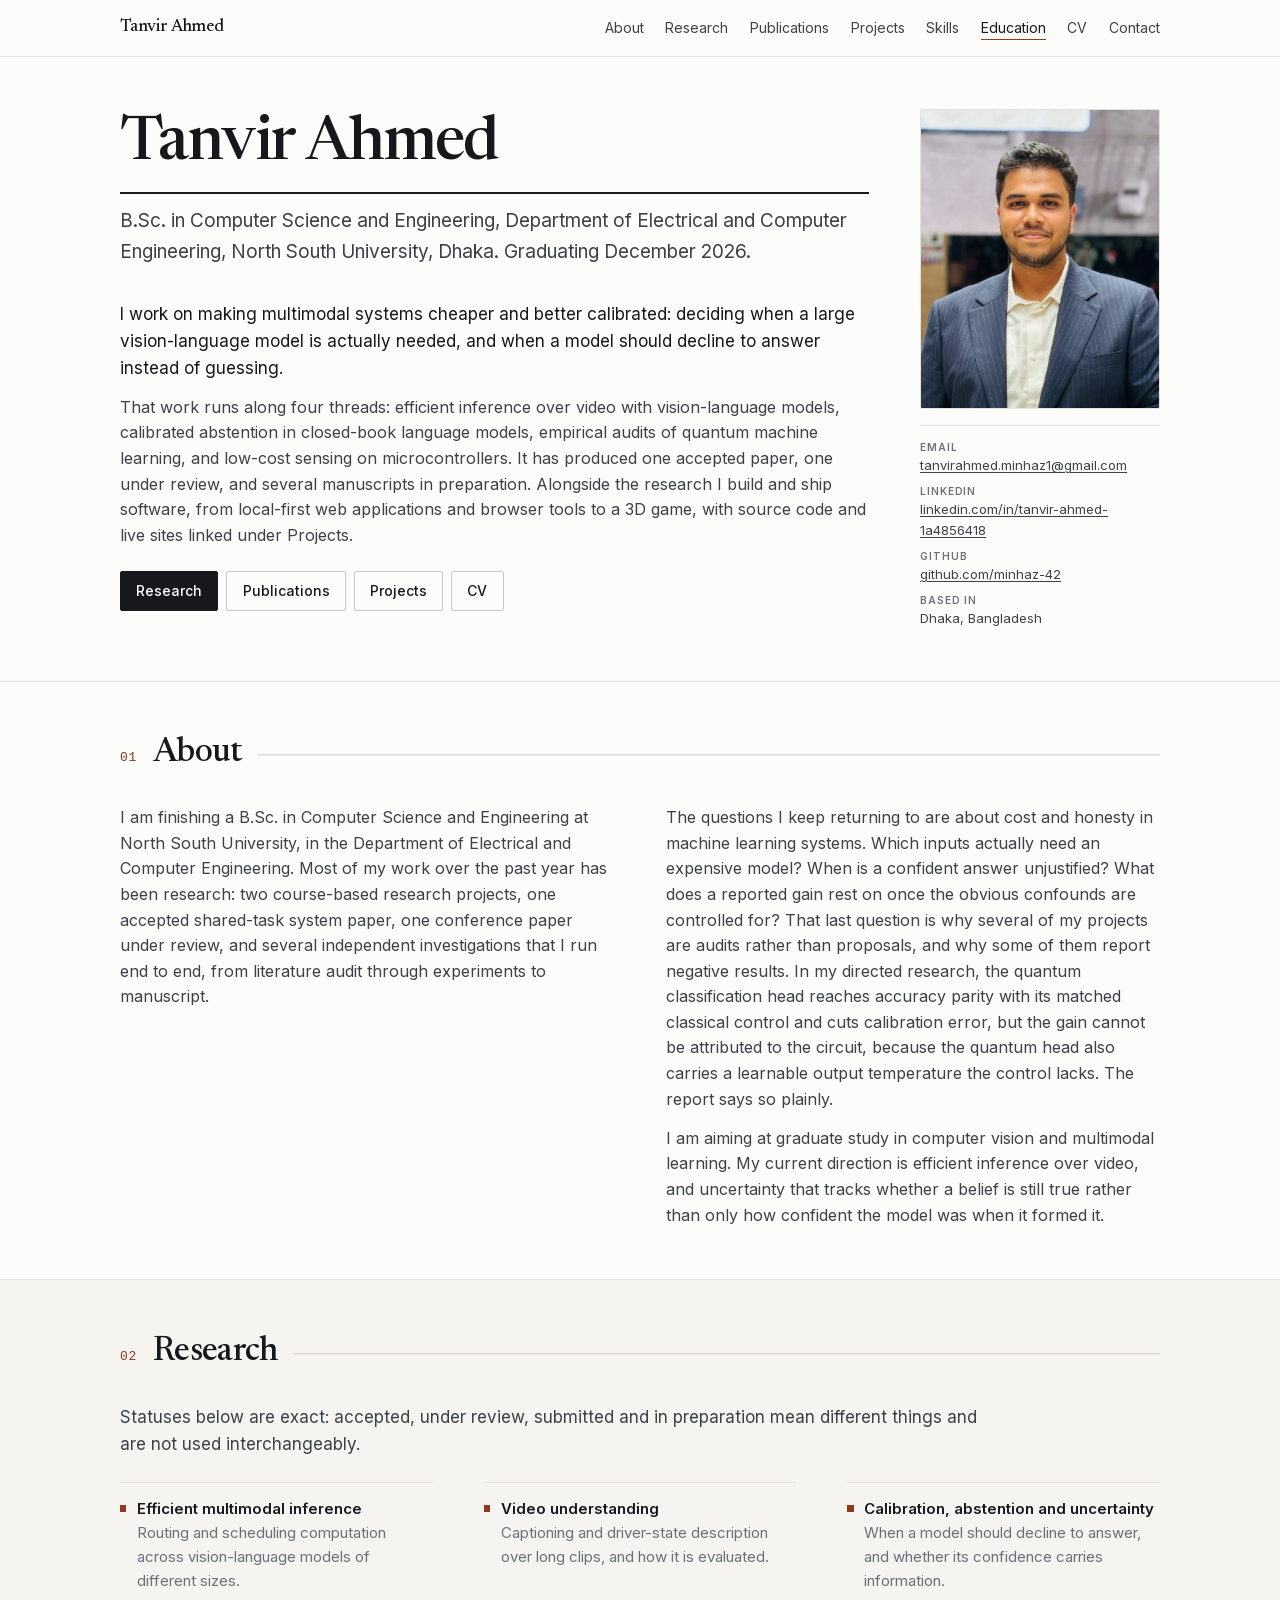
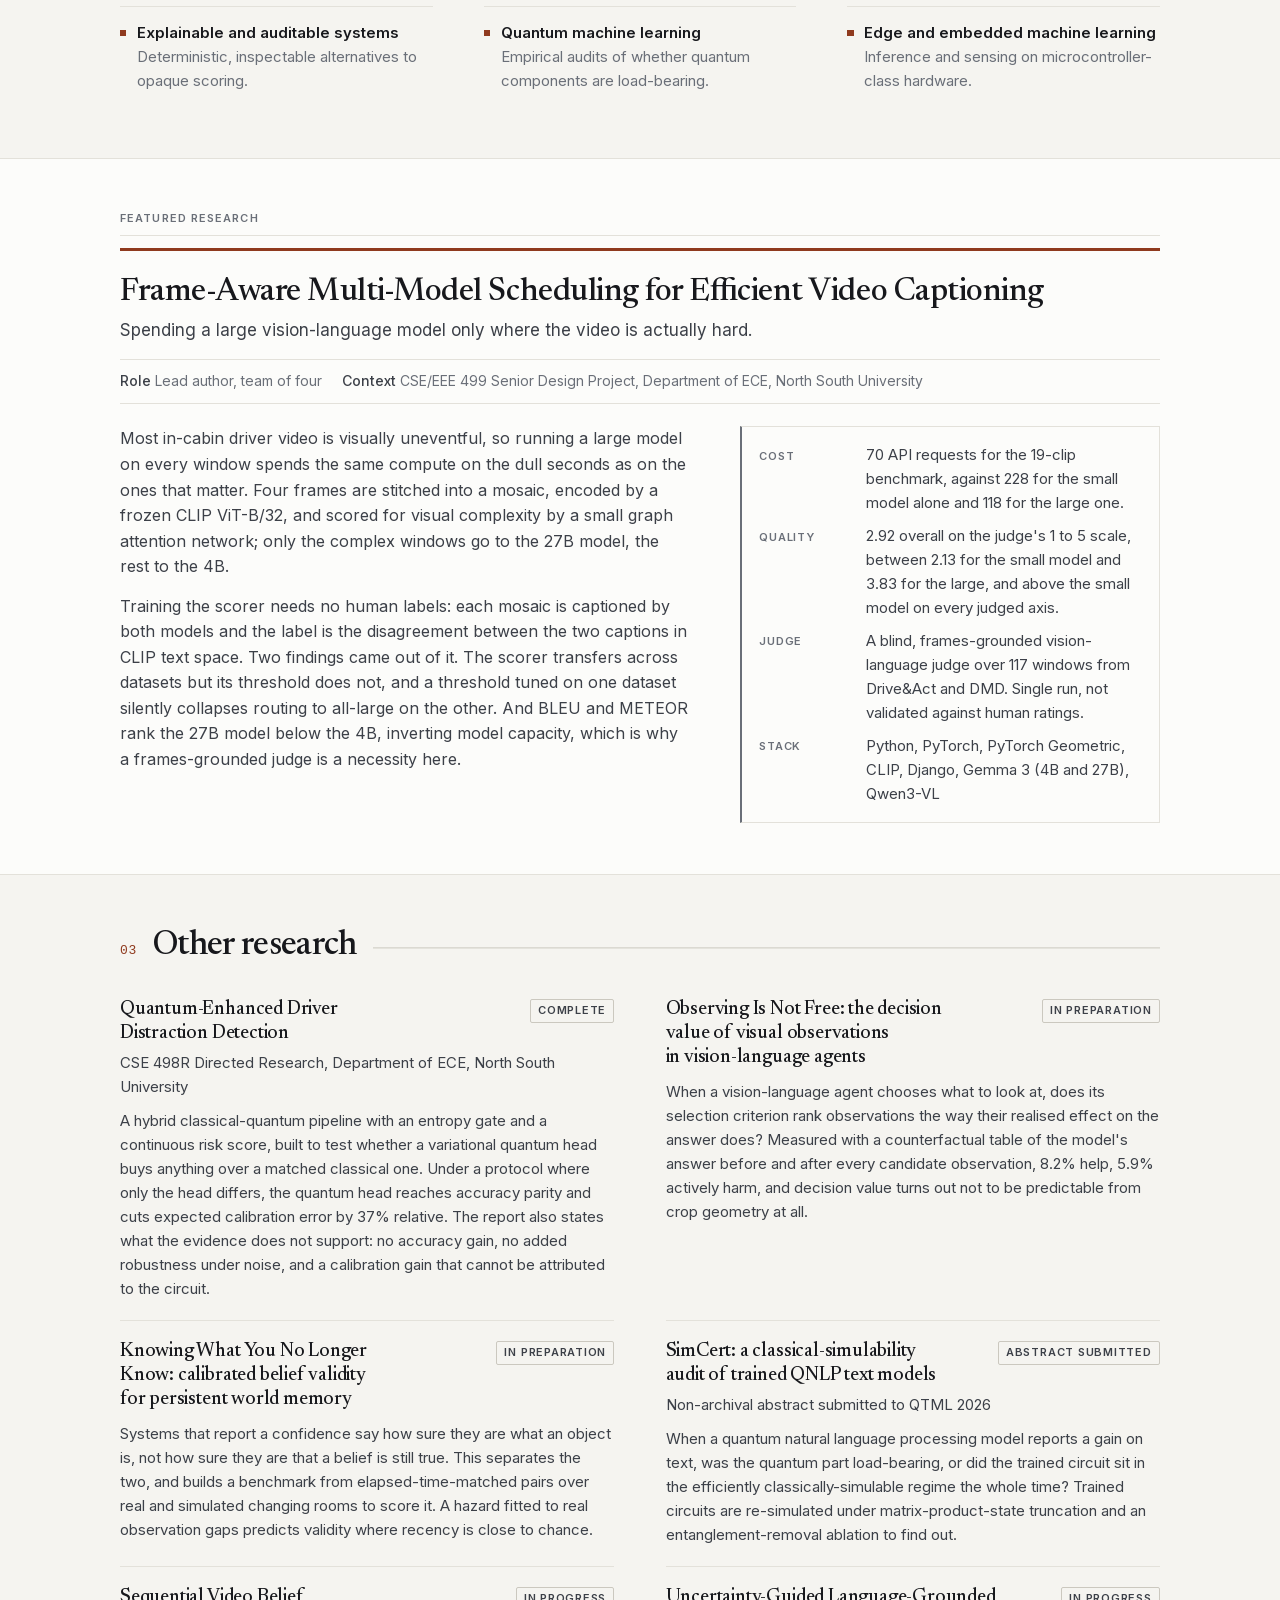
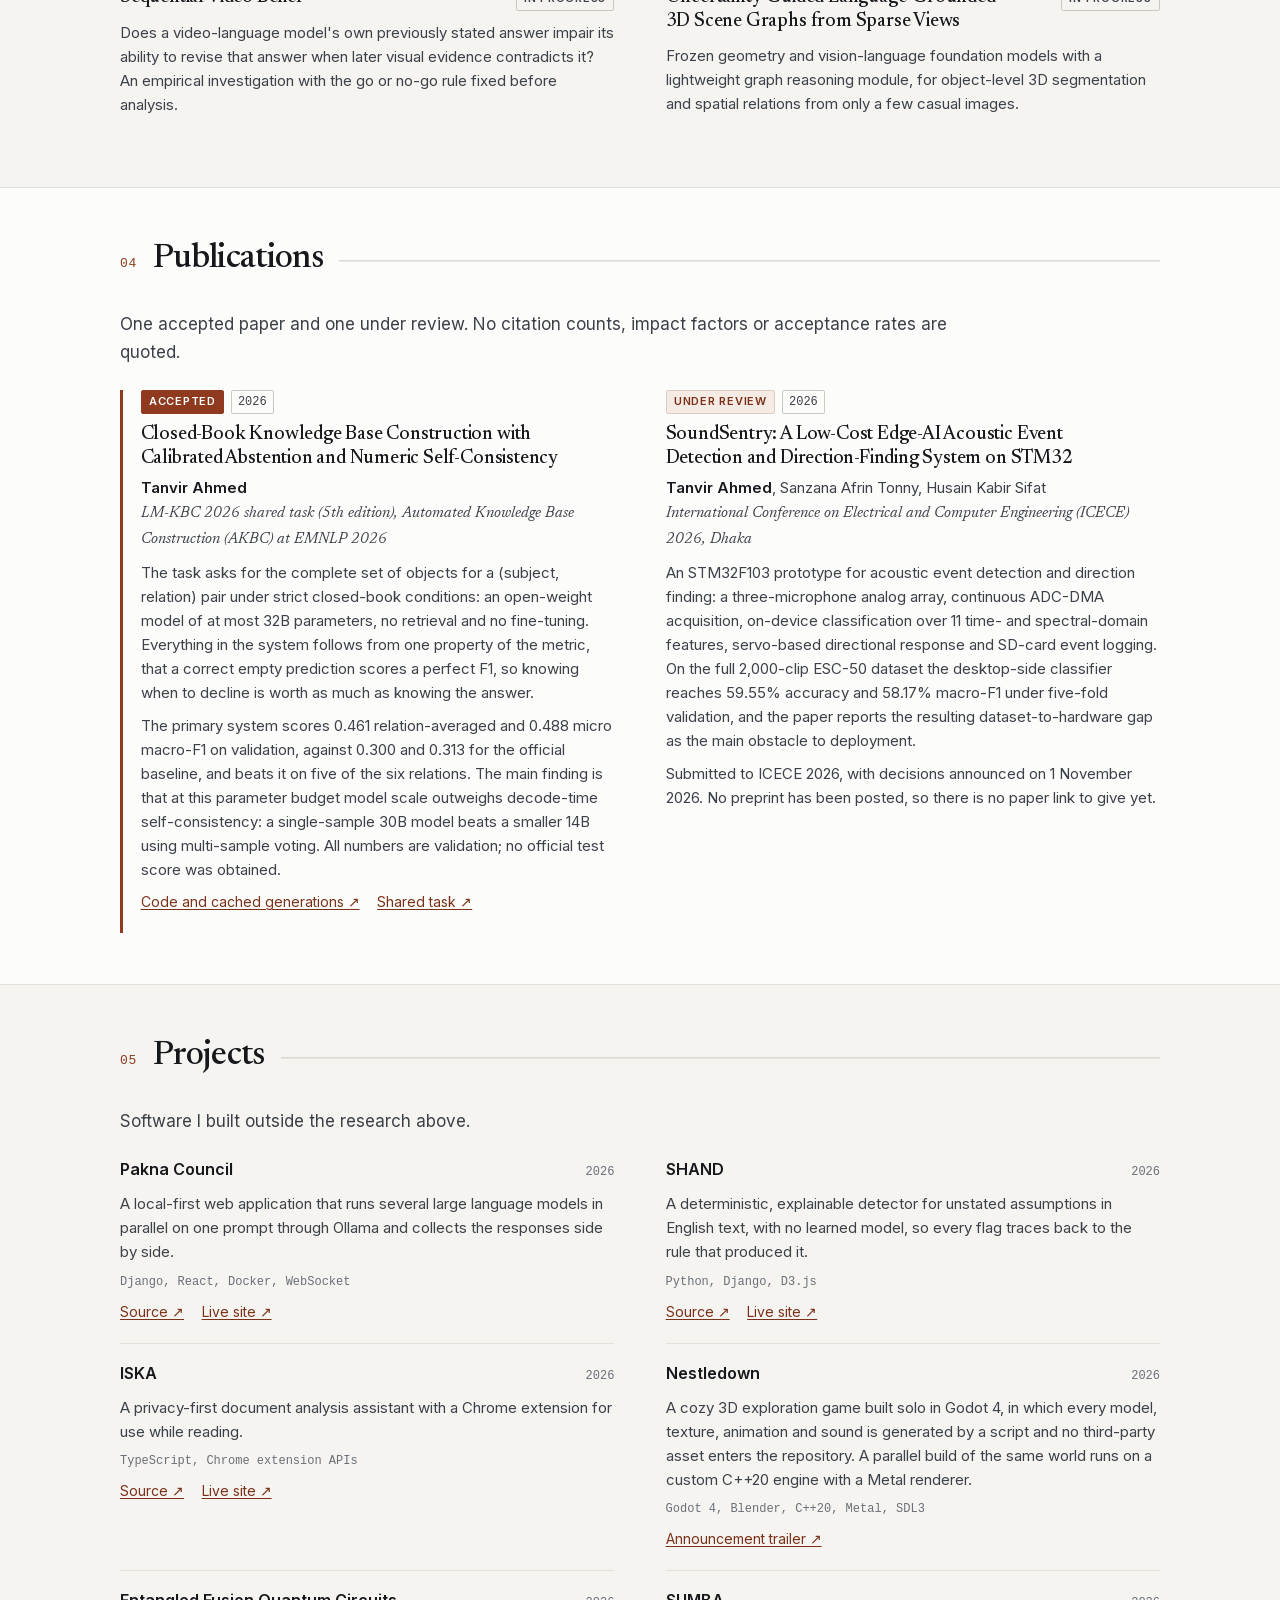
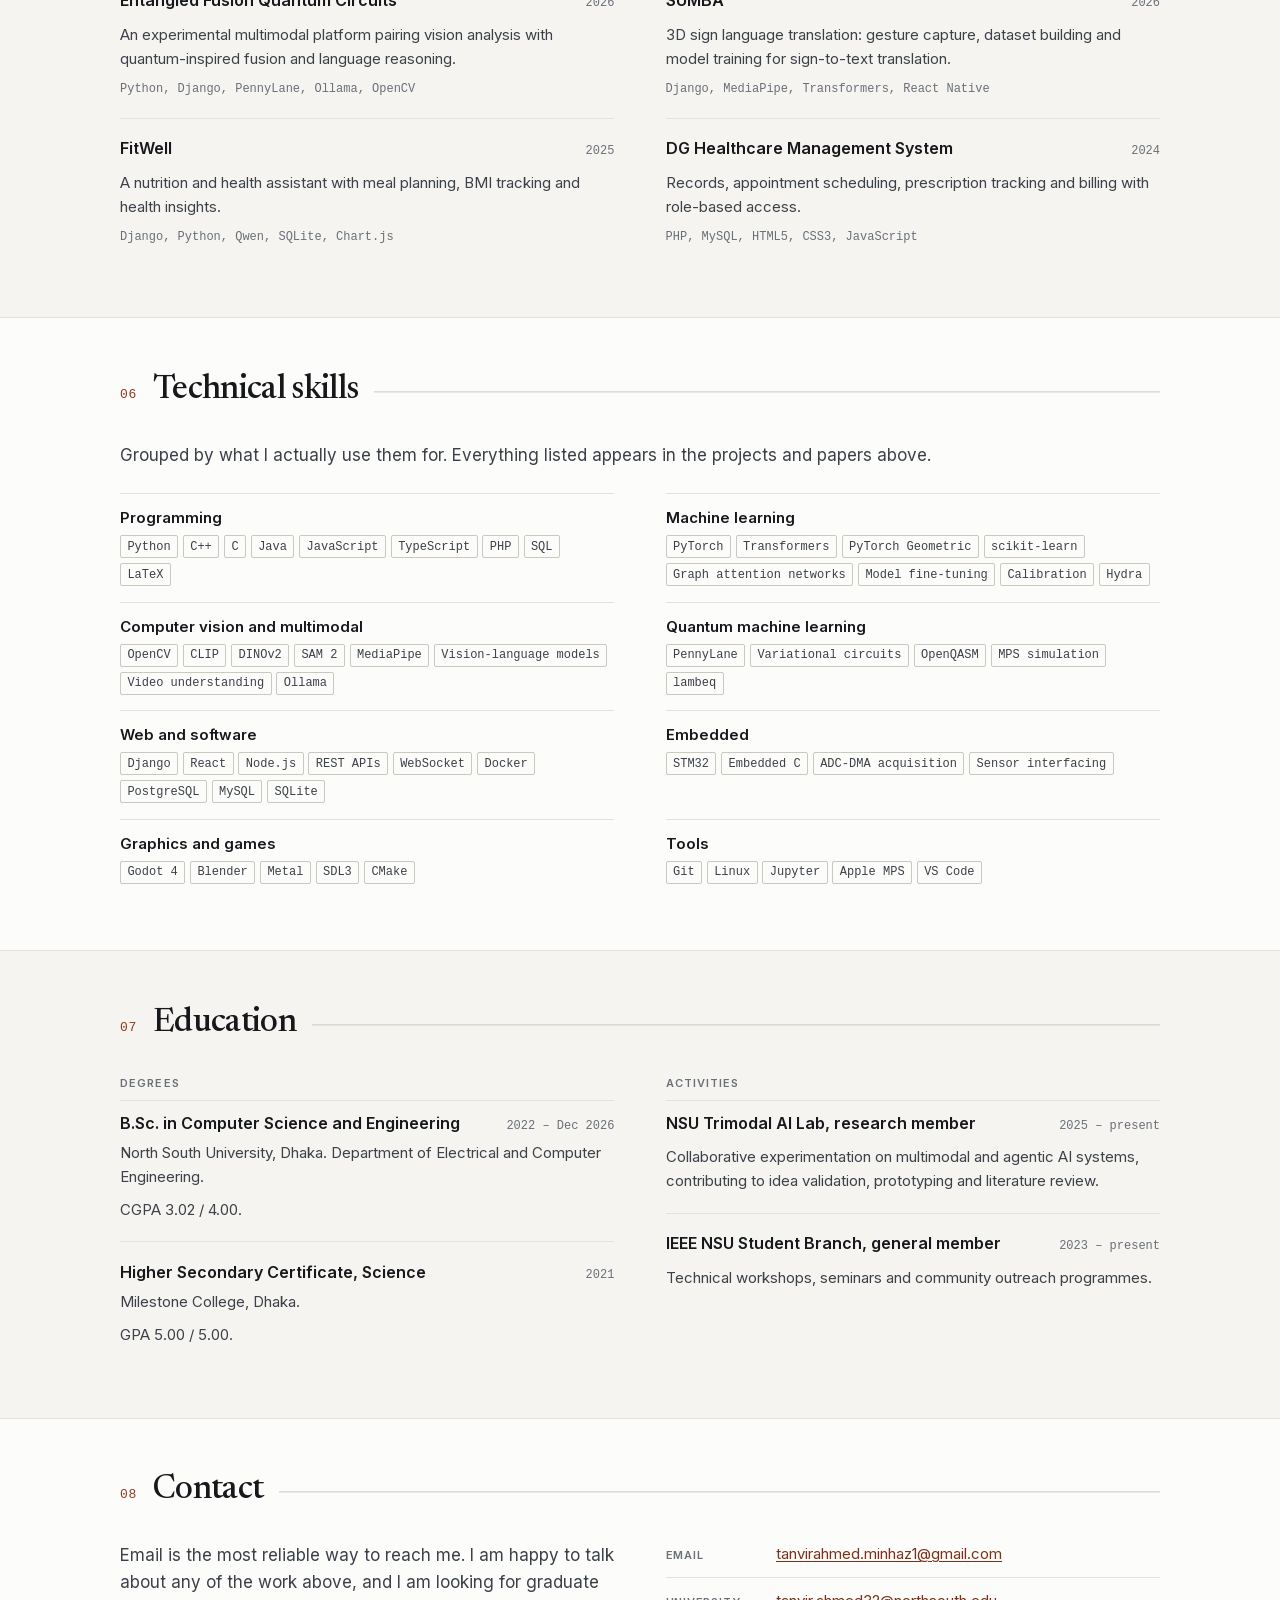
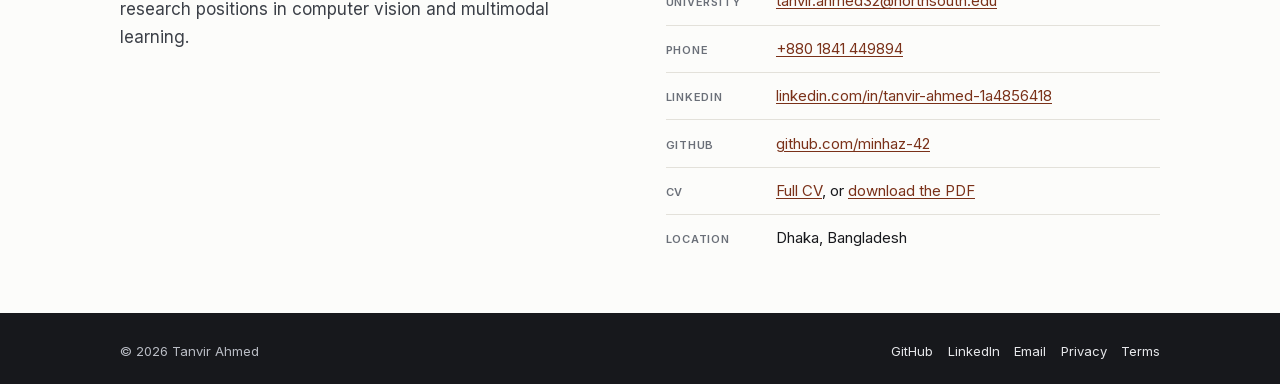
==== commit 2d4075d1: "Redesign layout: full-width sections, two-column grids, no empty gutters The label-left/content-righ" ====
--- a/index.html
+++ b/index.html
@@ -9,7 +9,6 @@
 <meta name="author" content="Tanvir Ahmed">
 <link rel="canonical" href="https://minhaz-42.github.io/Tanvir-Ahmed/">
 
-<!-- Open Graph / Twitter -->
 <meta property="og:type" content="profile">
 <meta property="og:title" content="Tanvir Ahmed | Computer Vision and Multimodal Learning">
 <meta property="og:description" content="Computer Science and Engineering at North South University. Research on efficient multimodal inference, video understanding and calibrated abstention.">
@@ -23,12 +22,10 @@
 <meta property="profile:last_name" content="Ahmed">
 <meta name="twitter:card" content="summary_large_image">
 
-<!-- Icons -->
 <link rel="icon" href="favicon.svg" type="image/svg+xml">
 <link rel="alternate icon" href="favicon.ico" sizes="16x16 32x32">
 <link rel="apple-touch-icon" href="apple-touch-icon.png">
 
-<!-- Fonts: self-hosted, no third-party requests -->
 <link rel="preload" href="assets/fonts/inter-latin.woff2" as="font" type="font/woff2" crossorigin>
 <link rel="preload" href="assets/fonts/newsreader-latin.woff2" as="font" type="font/woff2" crossorigin>
 <link rel="stylesheet" href="assets/css/site.css">
@@ -139,6 +136,10 @@
             <a href="mailto:tanvirahmed.minhaz1@gmail.com">tanvirahmed.minhaz1@gmail.com</a>
           </li>
           <li>
+            <span class="k">LinkedIn</span>
+            <a href="https://www.linkedin.com/in/tanvir-ahmed-1a4856418/" rel="me noopener">linkedin.com/in/tanvir-ahmed-1a4856418</a>
+          </li>
+          <li>
             <span class="k">GitHub</span>
             <a href="https://github.com/minhaz-42" rel="me noopener">github.com/minhaz-42</a>
           </li>
@@ -156,18 +157,18 @@
           answer instead of guessing.
         </p>
         <p>
-          My senior design project routes video captioning between a 4B and a 27B
-          vision-language model using a trained complexity scorer, answering a 19-clip
-          benchmark in 70 API requests against 228 for the small model alone while scoring
-          above it on every judged axis. A single-author system paper on calibrated abstention
-          in closed-book knowledge base construction was accepted to the LM-KBC 2026 shared
-          task at AKBC (EMNLP 2026).
+          That work runs along four threads: efficient inference over video with vision-language
+          models, calibrated abstention in closed-book language models, empirical audits of
+          quantum machine learning, and low-cost sensing on microcontrollers. It has produced one
+          accepted paper, one under review, and several manuscripts in preparation. Alongside the
+          research I build and ship software, from local-first web applications and browser tools
+          to a 3D game, with source code and live sites linked under Projects.
         </p>
 
         <div class="btn-row">
           <a class="btn btn--primary" href="#research">Research</a>
           <a class="btn" href="#publications">Publications</a>
-          <a class="btn" href="https://github.com/minhaz-42" rel="me noopener">GitHub</a>
+          <a class="btn" href="#projects">Projects</a>
           <a class="btn" href="resume/">CV</a>
         </div>
       </div>
@@ -178,87 +179,74 @@
 <!-- ============================== ABOUT ============================== -->
 <section id="about" class="band">
   <div class="wrap">
-    <div class="row">
-      <div>
-        <span class="sec-num">01</span>
-        <h2 class="h-sec">About</h2>
-      </div>
-      <div class="prose js-reveal">
-        <p>
-          I am finishing a B.Sc. in Computer Science and Engineering at North South University,
-          in the Department of Electrical and Computer Engineering. Most of my work over the past
-          year has been research: two course-based research projects, one accepted shared-task
-          system paper, one conference paper under review, and several independent investigations
-          that I run end to end, from literature audit through experiments to manuscript.
-        </p>
-        <p>
-          The questions I keep returning to are about cost and honesty in machine learning
-          systems. Which inputs actually need an expensive model? When is a confident answer
-          unjustified? What does a reported gain rest on once the obvious confounds are controlled
-          for? That last question is why several of my projects are audits rather than proposals,
-          and why some of them report negative results. In my directed research, the quantum
-          classification head reaches accuracy parity with its matched classical control and cuts
-          calibration error, but the gain cannot be attributed to the circuit, because the quantum
-          head also carries a learnable output temperature the control lacks. The report says so
-          plainly.
-        </p>
-        <p>
-          I am aiming at graduate study in computer vision and multimodal learning. My current
-          direction is efficient inference over video, and uncertainty that tracks whether a
-          belief is still true rather than only how confident the model was when it formed it.
-        </p>
-      </div>
+    <div class="sec-head"><span class="sec-num">01</span><h2 class="h-sec">About</h2></div>
+    <div class="prose prose--cols js-reveal">
+      <p>
+        I am finishing a B.Sc. in Computer Science and Engineering at North South University, in
+        the Department of Electrical and Computer Engineering. Most of my work over the past year
+        has been research: two course-based research projects, one accepted shared-task system
+        paper, one conference paper under review, and several independent investigations that I
+        run end to end, from literature audit through experiments to manuscript.
+      </p>
+      <p>
+        The questions I keep returning to are about cost and honesty in machine learning systems.
+        Which inputs actually need an expensive model? When is a confident answer unjustified?
+        What does a reported gain rest on once the obvious confounds are controlled for? That last
+        question is why several of my projects are audits rather than proposals, and why some of
+        them report negative results. In my directed research, the quantum classification head
+        reaches accuracy parity with its matched classical control and cuts calibration error, but
+        the gain cannot be attributed to the circuit, because the quantum head also carries a
+        learnable output temperature the control lacks. The report says so plainly.
+      </p>
+      <p>
+        I am aiming at graduate study in computer vision and multimodal learning. My current
+        direction is efficient inference over video, and uncertainty that tracks whether a belief
+        is still true rather than only how confident the model was when it formed it.
+      </p>
     </div>
   </div>
 </section>
 
 <!-- ============================== RESEARCH ============================== -->
-<section id="research" class="band">
-  <div class="wrap">
-    <div class="row">
-      <div>
-        <span class="sec-num">02</span>
-        <h2 class="h-sec">Research</h2>
-      </div>
-      <div>
-        <p class="sec-lede">
-          Statuses below are exact: accepted, under review, submitted and in preparation mean
-          different things and are not used interchangeably.
-        </p>
-
-        <ul class="interests js-reveal">
-          <li>
-            <div class="i-name">Efficient multimodal inference</div>
-            <div class="i-note">Routing and scheduling computation across vision-language models of different sizes.</div>
-          </li>
-          <li>
-            <div class="i-name">Video understanding</div>
-            <div class="i-note">Captioning and driver-state description over long clips, and how it is evaluated.</div>
-          </li>
-          <li>
-            <div class="i-name">Calibration, abstention and uncertainty</div>
-            <div class="i-note">When a model should decline to answer, and whether its confidence carries information.</div>
-          </li>
-          <li>
-            <div class="i-name">Explainable and auditable systems</div>
-            <div class="i-note">Deterministic, inspectable alternatives to opaque scoring.</div>
-          </li>
-          <li>
-            <div class="i-name">Quantum machine learning</div>
-            <div class="i-note">Empirical audits of whether quantum components are load-bearing.</div>
-          </li>
-          <li>
-            <div class="i-name">Edge and embedded machine learning</div>
-            <div class="i-note">Inference and sensing on microcontroller-class hardware.</div>
-          </li>
-        </ul>
-      </div>
-    </div>
+<section id="research" class="band band--sunk">
+  <div class="wrap">
+    <div class="sec-head"><span class="sec-num">02</span><h2 class="h-sec">Research</h2></div>
+    <p class="sec-lede">
+      Statuses below are exact: accepted, under review, submitted and in preparation mean
+      different things and are not used interchangeably.
+    </p>
+
+    <ul class="interests js-reveal">
+      <li>
+        <div class="i-name">Efficient multimodal inference</div>
+        <div class="i-note">Routing and scheduling computation across vision-language models of different sizes.</div>
+      </li>
+      <li>
+        <div class="i-name">Video understanding</div>
+        <div class="i-note">Captioning and driver-state description over long clips, and how it is evaluated.</div>
+      </li>
+      <li>
+        <div class="i-name">Calibration, abstention and uncertainty</div>
+        <div class="i-note">When a model should decline to answer, and whether its confidence carries information.</div>
+      </li>
+      <li>
+        <div class="i-name">Explainable and auditable systems</div>
+        <div class="i-note">Deterministic, inspectable alternatives to opaque scoring.</div>
+      </li>
+      <li>
+        <div class="i-name">Quantum machine learning</div>
+        <div class="i-note">Empirical audits of whether quantum components are load-bearing.</div>
+      </li>
+      <li>
+        <div class="i-name">Edge and embedded machine learning</div>
+        <div class="i-note">Inference and sensing on microcontroller-class hardware.</div>
+      </li>
+    </ul>
   </div>
 </section>
 
 <!-- ====================== FEATURED RESEARCH ====================== -->
-<section id="featured" class="band band--sunk" aria-labelledby="feat-title">
+<section id="featured" class="band" aria-labelledby="feat-title">
   <div class="wrap">
     <p class="eyebrow">Featured research</p>
 
@@ -271,487 +259,384 @@
         <span><b>Context</b> CSE/EEE 499 Senior Design Project, Department of ECE, North South University</span>
       </p>
 
-      <div class="prose">
-        <p>
-          Most in-cabin driver video is visually uneventful, so running a large model on every
-          window spends the same compute on the dull seconds as on the ones that matter. Four
-          frames are stitched into a mosaic, encoded by a frozen CLIP ViT-B/32, and scored for
-          visual complexity by a small graph attention network; only the complex windows go to
-          the 27B model, the rest to the 4B. Training the scorer needs no human labels: each
-          mosaic is captioned by both models and the label is the disagreement between the two
-          captions in CLIP text space.
-        </p>
-      </div>
-
-      <div class="detail">
-        <div><span class="k">Cost</span><span class="v">70 API requests for the 19-clip benchmark, against 228 for the small model alone and 118 for the large one.</span></div>
-        <div><span class="k">Quality</span><span class="v">2.92 overall on the judge's 1 to 5 scale, between 2.13 for the small model and 3.83 for the large, and above the small model on every judged axis.</span></div>
-        <div><span class="k">Judge</span><span class="v">A blind, frames-grounded vision-language judge over 117 windows from Drive&amp;Act and DMD. Scores come from a single run and have not been validated against human ratings.</span></div>
-        <div><span class="k">Findings</span><span class="v">The complexity scorer transfers across datasets but its threshold does not, and a threshold tuned on one dataset silently collapses routing to all-large on the other. BLEU and METEOR rank the 27B model below the 4B, inverting model capacity, which is why a frames-grounded judge is a necessity here.</span></div>
-        <div><span class="k">Stack</span><span class="v">Python, PyTorch, PyTorch Geometric, CLIP, Django, Gemma 3 (4B and 27B), Qwen3-VL</span></div>
+      <div class="grid-2 grid-2--wide">
+        <div class="prose">
+          <p>
+            Most in-cabin driver video is visually uneventful, so running a large model on every
+            window spends the same compute on the dull seconds as on the ones that matter. Four
+            frames are stitched into a mosaic, encoded by a frozen CLIP ViT-B/32, and scored for
+            visual complexity by a small graph attention network; only the complex windows go to
+            the 27B model, the rest to the 4B.
+          </p>
+          <p>
+            Training the scorer needs no human labels: each mosaic is captioned by both models
+            and the label is the disagreement between the two captions in CLIP text space. Two
+            findings came out of it. The scorer transfers across datasets but its threshold does
+            not, and a threshold tuned on one dataset silently collapses routing to all-large on
+            the other. And BLEU and METEOR rank the 27B model below the 4B, inverting model
+            capacity, which is why a frames-grounded judge is a necessity here.
+          </p>
+        </div>
+
+        <div class="detail detail--boxed">
+          <div><span class="k">Cost</span><span class="v">70 API requests for the 19-clip benchmark, against 228 for the small model alone and 118 for the large one.</span></div>
+          <div><span class="k">Quality</span><span class="v">2.92 overall on the judge's 1 to 5 scale, between 2.13 for the small model and 3.83 for the large, and above the small model on every judged axis.</span></div>
+          <div><span class="k">Judge</span><span class="v">A blind, frames-grounded vision-language judge over 117 windows from Drive&amp;Act and DMD. Single run, not validated against human ratings.</span></div>
+          <div><span class="k">Stack</span><span class="v">Python, PyTorch, PyTorch Geometric, CLIP, Django, Gemma 3 (4B and 27B), Qwen3-VL</span></div>
+        </div>
       </div>
     </div>
   </div>
 </section>
 
 <!-- ====================== OTHER RESEARCH ====================== -->
-<section id="research-more" class="band">
-  <div class="wrap">
-    <div class="row">
+<section id="research-more" class="band band--sunk">
+  <div class="wrap">
+    <div class="sec-head"><span class="sec-num">03</span><h2 class="h-sec">Other research</h2></div>
+    <div class="list grid-2">
+
+      <article class="item js-reveal">
+        <div class="item__head">
+          <h3 class="item__title">Quantum-Enhanced Driver Distraction Detection</h3>
+          <span class="status">Complete</span>
+        </div>
+        <p class="item__sub">CSE 498R Directed Research, Department of ECE, North South University</p>
+        <div class="item__body">
+          <p>
+            A hybrid classical-quantum pipeline with an entropy gate and a continuous risk score,
+            built to test whether a variational quantum head buys anything over a matched classical
+            one. Under a protocol where only the head differs, the quantum head reaches accuracy
+            parity and cuts expected calibration error by 37% relative. The report also states what
+            the evidence does not support: no accuracy gain, no added robustness under noise, and a
+            calibration gain that cannot be attributed to the circuit.
+          </p>
+        </div>
+      </article>
+
+      <article class="item js-reveal">
+        <div class="item__head">
+          <h3 class="item__title">Observing Is Not Free: the decision value of visual observations in vision-language agents</h3>
+          <span class="status">In preparation</span>
+        </div>
+        <div class="item__body">
+          <p>
+            When a vision-language agent chooses what to look at, does its selection criterion rank
+            observations the way their realised effect on the answer does? Measured with a
+            counterfactual table of the model's answer before and after every candidate observation,
+            8.2% help, 5.9% actively harm, and decision value turns out not to be predictable from
+            crop geometry at all.
+          </p>
+        </div>
+      </article>
+
+      <article class="item js-reveal">
+        <div class="item__head">
+          <h3 class="item__title">Knowing What You No Longer Know: calibrated belief validity for persistent world memory</h3>
+          <span class="status">In preparation</span>
+        </div>
+        <div class="item__body">
+          <p>
+            Systems that report a confidence say how sure they are what an object is, not how sure
+            they are that a belief is still true. This separates the two, and builds a benchmark from
+            elapsed-time-matched pairs over real and simulated changing rooms to score it. A hazard
+            fitted to real observation gaps predicts validity where recency is close to chance.
+          </p>
+        </div>
+      </article>
+
+      <article class="item js-reveal">
+        <div class="item__head">
+          <h3 class="item__title">SimCert: a classical-simulability audit of trained QNLP text models</h3>
+          <span class="status">Abstract submitted</span>
+        </div>
+        <p class="item__sub">Non-archival abstract submitted to QTML 2026</p>
+        <div class="item__body">
+          <p>
+            When a quantum natural language processing model reports a gain on text, was the quantum
+            part load-bearing, or did the trained circuit sit in the efficiently classically-simulable
+            regime the whole time? Trained circuits are re-simulated under matrix-product-state
+            truncation and an entanglement-removal ablation to find out.
+          </p>
+        </div>
+      </article>
+
+      <article class="item js-reveal">
+        <div class="item__head">
+          <h3 class="item__title">Sequential Video Belief</h3>
+          <span class="status">In progress</span>
+        </div>
+        <div class="item__body">
+          <p>
+            Does a video-language model's own previously stated answer impair its ability to revise
+            that answer when later visual evidence contradicts it? An empirical investigation with the
+            go or no-go rule fixed before analysis.
+          </p>
+        </div>
+      </article>
+
+      <article class="item js-reveal">
+        <div class="item__head">
+          <h3 class="item__title">Uncertainty-Guided Language-Grounded 3D Scene Graphs from Sparse Views</h3>
+          <span class="status">In progress</span>
+        </div>
+        <div class="item__body">
+          <p>
+            Frozen geometry and vision-language foundation models with a lightweight graph reasoning
+            module, for object-level 3D segmentation and spatial relations from only a few casual
+            images.
+          </p>
+        </div>
+      </article>
+
+    </div>
+  </div>
+</section>
+
+<!-- ============================== PUBLICATIONS ============================== -->
+<section id="publications" class="band">
+  <div class="wrap">
+    <div class="sec-head"><span class="sec-num">04</span><h2 class="h-sec">Publications</h2></div>
+    <p class="sec-lede">
+      One accepted paper and one under review. No citation counts, impact factors or acceptance
+      rates are quoted.
+    </p>
+
+    <div class="list grid-2">
+
+      <article class="item item--lead js-reveal">
+        <div class="item__flags">
+          <span class="status status--accepted">Accepted</span>
+          <span class="tag">2026</span>
+        </div>
+        <h3 class="item__title" style="margin-top:.55rem">
+          Closed-Book Knowledge Base Construction with Calibrated Abstention and Numeric Self-Consistency
+        </h3>
+        <p class="item__sub">
+          <span class="me">Tanvir Ahmed</span><br>
+          <span class="item__venue">LM-KBC 2026 shared task (5th edition), Automated Knowledge Base Construction (AKBC) at EMNLP 2026</span>
+        </p>
+        <div class="item__body">
+          <p>
+            The task asks for the complete set of objects for a (subject, relation) pair under strict
+            closed-book conditions: an open-weight model of at most 32B parameters, no retrieval and
+            no fine-tuning. Everything in the system follows from one property of the metric, that a
+            correct empty prediction scores a perfect F1, so knowing when to decline is worth as much
+            as knowing the answer.
+          </p>
+          <p>
+            The primary system scores 0.461 relation-averaged and 0.488 micro macro-F1 on validation,
+            against 0.300 and 0.313 for the official baseline, and beats it on five of the six
+            relations. The main finding is that at this parameter budget model scale outweighs
+            decode-time self-consistency: a single-sample 30B model beats a smaller 14B using
+            multi-sample voting. All numbers are validation; no official test score was obtained.
+          </p>
+        </div>
+        <p class="item__links">
+          <a href="https://github.com/minhaz-42/lm-kbc-2026" rel="noopener">Code and cached generations &#8599;</a>
+          <a href="https://www.akbc.ws/2026/shared-task.html" rel="noopener">Shared task &#8599;</a>
+        </p>
+      </article>
+
+      <article class="item js-reveal">
+        <div class="item__flags">
+          <span class="status status--review">Under review</span>
+          <span class="tag">2026</span>
+        </div>
+        <h3 class="item__title" style="margin-top:.55rem">
+          SoundSentry: A Low-Cost Edge-AI Acoustic Event Detection and Direction-Finding System on STM32
+        </h3>
+        <p class="item__sub">
+          <span class="me">Tanvir Ahmed</span>, Sanzana Afrin Tonny, Husain Kabir Sifat<br>
+          <span class="item__venue">International Conference on Electrical and Computer Engineering (ICECE) 2026, Dhaka</span>
+        </p>
+        <div class="item__body">
+          <p>
+            An STM32F103 prototype for acoustic event detection and direction finding: a
+            three-microphone analog array, continuous ADC-DMA acquisition, on-device classification
+            over 11 time- and spectral-domain features, servo-based directional response and SD-card
+            event logging. On the full 2,000-clip ESC-50 dataset the desktop-side classifier reaches
+            59.55% accuracy and 58.17% macro-F1 under five-fold validation, and the paper reports the
+            resulting dataset-to-hardware gap as the main obstacle to deployment.
+          </p>
+          <p>
+            Submitted to ICECE 2026, with decisions announced on 1 November 2026. No preprint has been
+            posted, so there is no paper link to give yet.
+          </p>
+        </div>
+      </article>
+
+    </div>
+  </div>
+</section>
+
+<!-- ============================== PROJECTS ============================== -->
+<section id="projects" class="band band--sunk">
+  <div class="wrap">
+    <div class="sec-head"><span class="sec-num">05</span><h2 class="h-sec">Projects</h2></div>
+    <p class="sec-lede">Software I built outside the research above.</p>
+
+    <div class="list grid-2">
+
+      <article class="item item--plain js-reveal">
+        <div class="item__head"><h3 class="item__title">Pakna Council</h3><span class="item__meta">2026</span></div>
+        <div class="item__body"><p>A local-first web application that runs several large language models in parallel on one prompt through Ollama and collects the responses side by side.</p></div>
+        <p class="item__tech">Django, React, Docker, WebSocket</p>
+        <p class="item__links">
+          <a href="https://github.com/minhaz-42/Pakna_council" rel="noopener">Source &#8599;</a>
+          <a href="https://pakna-council.vercel.app/" rel="noopener">Live site &#8599;</a>
+        </p>
+      </article>
+
+      <article class="item item--plain js-reveal">
+        <div class="item__head"><h3 class="item__title">SHAND</h3><span class="item__meta">2026</span></div>
+        <div class="item__body"><p>A deterministic, explainable detector for unstated assumptions in English text, with no learned model, so every flag traces back to the rule that produced it.</p></div>
+        <p class="item__tech">Python, Django, D3.js</p>
+        <p class="item__links">
+          <a href="https://github.com/minhaz-42/SHAND" rel="noopener">Source &#8599;</a>
+          <a href="https://shand1.vercel.app/" rel="noopener">Live site &#8599;</a>
+        </p>
+      </article>
+
+      <article class="item item--plain js-reveal">
+        <div class="item__head"><h3 class="item__title">ISKA</h3><span class="item__meta">2026</span></div>
+        <div class="item__body"><p>A privacy-first document analysis assistant with a Chrome extension for use while reading.</p></div>
+        <p class="item__tech">TypeScript, Chrome extension APIs</p>
+        <p class="item__links">
+          <a href="https://github.com/minhaz-42/ISKA" rel="noopener">Source &#8599;</a>
+          <a href="https://iska-hxrr.vercel.app/" rel="noopener">Live site &#8599;</a>
+        </p>
+      </article>
+
+      <article class="item item--plain js-reveal">
+        <div class="item__head"><h3 class="item__title">Nestledown</h3><span class="item__meta">2026</span></div>
+        <div class="item__body"><p>A cozy 3D exploration game built solo in Godot 4, in which every model, texture, animation and sound is generated by a script and no third-party asset enters the repository. A parallel build of the same world runs on a custom C++20 engine with a Metal renderer.</p></div>
+        <p class="item__tech">Godot 4, Blender, C++20, Metal, SDL3</p>
+        <p class="item__links">
+          <a href="https://youtu.be/MUN7_kuh00U" rel="noopener">Announcement trailer &#8599;</a>
+        </p>
+      </article>
+
+      <article class="item item--plain js-reveal">
+        <div class="item__head"><h3 class="item__title">Entangled Fusion Quantum Circuits</h3><span class="item__meta">2026</span></div>
+        <div class="item__body"><p>An experimental multimodal platform pairing vision analysis with quantum-inspired fusion and language reasoning.</p></div>
+        <p class="item__tech">Python, Django, PennyLane, Ollama, OpenCV</p>
+      </article>
+
+      <article class="item item--plain js-reveal">
+        <div class="item__head"><h3 class="item__title">SUMBA</h3><span class="item__meta">2026</span></div>
+        <div class="item__body"><p>3D sign language translation: gesture capture, dataset building and model training for sign-to-text translation.</p></div>
+        <p class="item__tech">Django, MediaPipe, Transformers, React Native</p>
+      </article>
+
+      <article class="item item--plain js-reveal">
+        <div class="item__head"><h3 class="item__title">FitWell</h3><span class="item__meta">2025</span></div>
+        <div class="item__body"><p>A nutrition and health assistant with meal planning, BMI tracking and health insights.</p></div>
+        <p class="item__tech">Django, Python, Qwen, SQLite, Chart.js</p>
+      </article>
+
+      <article class="item item--plain js-reveal">
+        <div class="item__head"><h3 class="item__title">DG Healthcare Management System</h3><span class="item__meta">2024</span></div>
+        <div class="item__body"><p>Records, appointment scheduling, prescription tracking and billing with role-based access.</p></div>
+        <p class="item__tech">PHP, MySQL, HTML5, CSS3, JavaScript</p>
+      </article>
+
+    </div>
+  </div>
+</section>
+
+<!-- ============================== SKILLS ============================== -->
+<section id="skills" class="band">
+  <div class="wrap">
+    <div class="sec-head"><span class="sec-num">06</span><h2 class="h-sec">Technical skills</h2></div>
+    <p class="sec-lede">Grouped by what I actually use them for. Everything listed appears in the projects and papers above.</p>
+
+    <div class="skills js-reveal">
+      <div class="skill">
+        <h3>Programming</h3>
+        <ul class="tags">
+          <li class="tag">Python</li><li class="tag">C++</li><li class="tag">C</li><li class="tag">Java</li>
+          <li class="tag">JavaScript</li><li class="tag">TypeScript</li><li class="tag">PHP</li><li class="tag">SQL</li><li class="tag">LaTeX</li>
+        </ul>
+      </div>
+      <div class="skill">
+        <h3>Machine learning</h3>
+        <ul class="tags">
+          <li class="tag">PyTorch</li><li class="tag">Transformers</li><li class="tag">PyTorch Geometric</li><li class="tag">scikit-learn</li>
+          <li class="tag">Graph attention networks</li><li class="tag">Model fine-tuning</li><li class="tag">Calibration</li><li class="tag">Hydra</li>
+        </ul>
+      </div>
+      <div class="skill">
+        <h3>Computer vision and multimodal</h3>
+        <ul class="tags">
+          <li class="tag">OpenCV</li><li class="tag">CLIP</li><li class="tag">DINOv2</li><li class="tag">SAM 2</li><li class="tag">MediaPipe</li>
+          <li class="tag">Vision-language models</li><li class="tag">Video understanding</li><li class="tag">Ollama</li>
+        </ul>
+      </div>
+      <div class="skill">
+        <h3>Quantum machine learning</h3>
+        <ul class="tags">
+          <li class="tag">PennyLane</li><li class="tag">Variational circuits</li><li class="tag">OpenQASM</li><li class="tag">MPS simulation</li><li class="tag">lambeq</li>
+        </ul>
+      </div>
+      <div class="skill">
+        <h3>Web and software</h3>
+        <ul class="tags">
+          <li class="tag">Django</li><li class="tag">React</li><li class="tag">Node.js</li><li class="tag">REST APIs</li><li class="tag">WebSocket</li>
+          <li class="tag">Docker</li><li class="tag">PostgreSQL</li><li class="tag">MySQL</li><li class="tag">SQLite</li>
+        </ul>
+      </div>
+      <div class="skill">
+        <h3>Embedded</h3>
+        <ul class="tags">
+          <li class="tag">STM32</li><li class="tag">Embedded C</li><li class="tag">ADC-DMA acquisition</li><li class="tag">Sensor interfacing</li>
+        </ul>
+      </div>
+      <div class="skill">
+        <h3>Graphics and games</h3>
+        <ul class="tags">
+          <li class="tag">Godot 4</li><li class="tag">Blender</li><li class="tag">Metal</li><li class="tag">SDL3</li><li class="tag">CMake</li>
+        </ul>
+      </div>
+      <div class="skill">
+        <h3>Tools</h3>
+        <ul class="tags">
+          <li class="tag">Git</li><li class="tag">Linux</li><li class="tag">Jupyter</li><li class="tag">Apple MPS</li><li class="tag">VS Code</li>
+        </ul>
+      </div>
+    </div>
+  </div>
+</section>
+
+<!-- ============================== EDUCATION ============================== -->
+<section id="education" class="band band--sunk">
+  <div class="wrap">
+    <div class="sec-head"><span class="sec-num">07</span><h2 class="h-sec">Education</h2></div>
+    <div class="grid-2 js-reveal">
       <div>
-        <span class="sec-num">03</span>
-        <h2 class="h-sec">Other research</h2>
-      </div>
-      <div class="list">
-
-        <article class="item js-reveal">
-          <div class="item__head">
-            <h3 class="item__title">Quantum-Enhanced Driver Distraction Detection</h3>
-            <span class="status">Complete</span>
-          </div>
-          <p class="item__sub">CSE 498R Directed Research, Department of ECE, North South University</p>
-          <div class="item__body">
-            <p>
-              A hybrid classical-quantum pipeline with an entropy gate and a continuous risk
-              score, built to test whether a variational quantum head buys anything over a matched
-              classical one. Under a protocol where only the head differs, the quantum head reaches
-              accuracy parity and cuts expected calibration error by 37% relative. The report also
-              states what the evidence does not support: no accuracy gain, no added robustness under
-              noise, and a calibration gain that cannot be attributed to the circuit.
-            </p>
-          </div>
-        </article>
-
-        <article class="item js-reveal">
-          <div class="item__head">
-            <h3 class="item__title">Observing Is Not Free: the decision value of visual observations in vision-language agents</h3>
-            <span class="status">In preparation</span>
-          </div>
-          <div class="item__body">
-            <p>
-              When a vision-language agent chooses what to look at, does its selection criterion
-              rank observations the way their realised effect on the answer does? Measured with a
-              counterfactual table of the model's answer before and after every candidate
-              observation, 8.2% help, 5.9% actively harm, and decision value turns out not to be
-              predictable from crop geometry at all.
-            </p>
-          </div>
-        </article>
-
-        <article class="item js-reveal">
-          <div class="item__head">
-            <h3 class="item__title">Knowing What You No Longer Know: calibrated belief validity for persistent world memory</h3>
-            <span class="status">In preparation</span>
-          </div>
-          <div class="item__body">
-            <p>
-              Systems that report a confidence say how sure they are what an object is, not how
-              sure they are that a belief is still true. This separates the two, and builds a
-              benchmark from elapsed-time-matched pairs over real and simulated changing rooms to
-              score it. A hazard fitted to real observation gaps predicts validity where recency is
-              close to chance.
-            </p>
-          </div>
-        </article>
-
-        <article class="item js-reveal">
-          <div class="item__head">
-            <h3 class="item__title">SimCert: a classical-simulability audit of trained QNLP text models</h3>
-            <span class="status">Abstract submitted</span>
-          </div>
-          <p class="item__sub">Non-archival abstract submitted to QTML 2026</p>
-          <div class="item__body">
-            <p>
-              When a quantum natural language processing model reports a gain on text, was the
-              quantum part load-bearing, or did the trained circuit sit in the efficiently
-              classically-simulable regime the whole time? Trained circuits are re-simulated under
-              matrix-product-state truncation and an entanglement-removal ablation to find out.
-            </p>
-          </div>
-        </article>
-
-        <article class="item js-reveal">
-          <div class="item__head">
-            <h3 class="item__title">Sequential Video Belief</h3>
-            <span class="status">In progress</span>
-          </div>
-          <div class="item__body">
-            <p>
-              Does a video-language model's own previously stated answer impair its ability to
-              revise that answer when later visual evidence contradicts it? An empirical
-              investigation with the go or no-go rule fixed before analysis.
-            </p>
-          </div>
-        </article>
-
-        <article class="item js-reveal">
-          <div class="item__head">
-            <h3 class="item__title">Uncertainty-Guided Language-Grounded 3D Scene Graphs from Sparse Views</h3>
-            <span class="status">In progress</span>
-          </div>
-          <div class="item__body">
-            <p>
-              Frozen geometry and vision-language foundation models with a lightweight graph
-              reasoning module, for object-level 3D segmentation and spatial relations from only a
-              few casual images.
-            </p>
-          </div>
-        </article>
-
-      </div>
-    </div>
-  </div>
-</section>
-
-<!-- ============================== PUBLICATIONS ============================== -->
-<section id="publications" class="band band--sunk">
-  <div class="wrap">
-    <div class="row">
-      <div>
-        <span class="sec-num">04</span>
-        <h2 class="h-sec">Publications</h2>
-      </div>
-      <div>
-        <p class="sec-lede">
-          One accepted paper and one under review. No citation counts, impact factors or
-          acceptance rates are quoted.
-        </p>
-
+        <p class="eyebrow">Degrees</p>
         <div class="list">
-
-          <article class="item item--lead js-reveal">
-            <div class="item__flags">
-              <span class="status status--accepted">Accepted</span>
-              <span class="tag">2026</span>
-            </div>
-            <h3 class="item__title" style="margin-top:.55rem">
-              Closed-Book Knowledge Base Construction with Calibrated Abstention and Numeric Self-Consistency
-            </h3>
-            <p class="item__sub">
-              <span class="me">Tanvir Ahmed</span><br>
-              <span class="item__venue">LM-KBC 2026 shared task (5th edition), Automated Knowledge Base Construction (AKBC) at EMNLP 2026</span>
-            </p>
-            <div class="item__body">
-              <p>
-                The task asks for the complete set of objects for a (subject, relation) pair under
-                strict closed-book conditions: an open-weight model of at most 32B parameters, no
-                retrieval and no fine-tuning. Everything in the system follows from one property of
-                the metric, that a correct empty prediction scores a perfect F1, so knowing when to
-                decline is worth as much as knowing the answer.
-              </p>
-              <p>
-                The primary system scores 0.461 relation-averaged and 0.488 micro macro-F1 on
-                validation, against 0.300 and 0.313 for the official baseline, and beats it on five
-                of the six relations. The main finding is that at this parameter budget model scale
-                outweighs decode-time self-consistency: a single-sample 30B model beats a smaller 14B
-                using multi-sample voting. All numbers are validation; no official test score was
-                obtained.
-              </p>
-            </div>
-            <p class="item__links">
-              <a href="https://github.com/minhaz-42/lm-kbc-2026" rel="noopener">Code and cached generations &#8599;</a>
-              <a href="https://www.akbc.ws/2026/shared-task.html" rel="noopener">Shared task &#8599;</a>
-            </p>
-          </article>
-
-          <article class="item js-reveal">
-            <div class="item__flags">
-              <span class="status status--review">Under review</span>
-              <span class="tag">2026</span>
-            </div>
-            <h3 class="item__title" style="margin-top:.55rem">
-              SoundSentry: A Low-Cost Edge-AI Acoustic Event Detection and Direction-Finding System on STM32
-            </h3>
-            <p class="item__sub">
-              <span class="me">Tanvir Ahmed</span>, Sanzana Afrin Tonny, Husain Kabir Sifat<br>
-              <span class="item__venue">International Conference on Electrical and Computer Engineering (ICECE) 2026, Dhaka</span>
-            </p>
-            <div class="item__body">
-              <p>
-                An STM32F103 prototype for acoustic event detection and direction finding: a
-                three-microphone analog array, continuous ADC-DMA acquisition, on-device
-                classification over 11 time- and spectral-domain features, servo-based directional
-                response and SD-card event logging. On the full 2,000-clip ESC-50 dataset the
-                desktop-side classifier reaches 59.55% accuracy and 58.17% macro-F1 under five-fold
-                validation, and the paper reports the resulting dataset-to-hardware gap as the main
-                obstacle to deployment.
-              </p>
-              <p>
-                Submitted to ICECE 2026, with decisions announced on 1 November 2026. No preprint has
-                been posted, so there is no paper link to give yet.
-              </p>
-            </div>
-          </article>
-
-        </div>
-      </div>
-    </div>
-  </div>
-</section>
-
-<!-- ============================== PROJECTS ============================== -->
-<section id="projects" class="band">
-  <div class="wrap">
-    <div class="row">
-      <div>
-        <span class="sec-num">05</span>
-        <h2 class="h-sec">Projects</h2>
-      </div>
-      <div>
-        <p class="sec-lede">Software I built outside the research above.</p>
-
-        <div class="list">
-
-          <article class="item item--plain js-reveal">
-            <div class="item__head">
-              <h3 class="item__title">Pakna Council</h3>
-              <span class="item__meta">2026</span>
-            </div>
-            <div class="item__body">
-              <p>
-                A local-first web application that runs several large language models in parallel
-                on one prompt through Ollama and collects the responses side by side.
-              </p>
-            </div>
-            <p class="item__tech">Django, React, Docker, WebSocket</p>
-            <p class="item__links">
-              <a href="https://github.com/minhaz-42/Pakna_council" rel="noopener">Source &#8599;</a>
-              <a href="https://pakna-council.vercel.app/" rel="noopener">Demo &#8599;</a>
-            </p>
-          </article>
-
-          <article class="item item--plain js-reveal">
-            <div class="item__head">
-              <h3 class="item__title">SHAND</h3>
-              <span class="item__meta">2026</span>
-            </div>
-            <div class="item__body">
-              <p>
-                A deterministic, explainable detector for unstated assumptions in English text,
-                with no learned model, so every flag traces back to the rule that produced it.
-              </p>
-            </div>
-            <p class="item__tech">Python, Django, D3.js</p>
-            <p class="item__links">
-              <a href="https://github.com/minhaz-42/SHAND" rel="noopener">Source &#8599;</a>
-              <a href="https://shand1.vercel.app/" rel="noopener">Demo &#8599;</a>
-            </p>
-          </article>
-
-          <article class="item item--plain js-reveal">
-            <div class="item__head">
-              <h3 class="item__title">ISKA</h3>
-              <span class="item__meta">2026</span>
-            </div>
-            <div class="item__body">
-              <p>A privacy-first document analysis assistant with a Chrome extension for use while reading.</p>
-            </div>
-            <p class="item__tech">TypeScript, Chrome extension APIs</p>
-            <p class="item__links">
-              <a href="https://github.com/minhaz-42/ISKA" rel="noopener">Source &#8599;</a>
-              <a href="https://iska-hxrr.vercel.app/" rel="noopener">Demo &#8599;</a>
-            </p>
-          </article>
-
-          <article class="item item--plain js-reveal">
-            <div class="item__head">
-              <h3 class="item__title">Nestledown</h3>
-              <span class="item__meta">2026</span>
-            </div>
-            <div class="item__body">
-              <p>
-                A cozy 3D exploration game built solo in Godot 4, in which every model, texture,
-                animation and sound is generated by a script and no third-party asset enters the
-                repository. A parallel build of the same world runs on a custom C++20 engine with a
-                Metal renderer.
-              </p>
-            </div>
-            <p class="item__tech">Godot 4, Blender, C++20, Metal, SDL3</p>
-            <p class="item__links">
-              <a href="https://youtu.be/MUN7_kuh00U" rel="noopener">Announcement trailer &#8599;</a>
-            </p>
-          </article>
-
-          <article class="item item--plain js-reveal">
-            <div class="item__head">
-              <h3 class="item__title">Entangled Fusion Quantum Circuits</h3>
-              <span class="item__meta">2026</span>
-            </div>
-            <div class="item__body">
-              <p>An experimental multimodal platform pairing vision analysis with quantum-inspired fusion and language reasoning.</p>
-            </div>
-            <p class="item__tech">Python, Django, PennyLane, Ollama, OpenCV</p>
-          </article>
-
-          <article class="item item--plain js-reveal">
-            <div class="item__head">
-              <h3 class="item__title">SUMBA</h3>
-              <span class="item__meta">2026</span>
-            </div>
-            <div class="item__body">
-              <p>3D sign language translation: gesture capture, dataset building and model training for sign-to-text translation.</p>
-            </div>
-            <p class="item__tech">Django, MediaPipe, Transformers, React Native</p>
-          </article>
-
-          <article class="item item--plain js-reveal">
-            <div class="item__head">
-              <h3 class="item__title">FitWell</h3>
-              <span class="item__meta">2025</span>
-            </div>
-            <div class="item__body">
-              <p>A nutrition and health assistant with meal planning, BMI tracking and health insights.</p>
-            </div>
-            <p class="item__tech">Django, Python, Qwen, SQLite, Chart.js</p>
-          </article>
-
-          <article class="item item--plain js-reveal">
-            <div class="item__head">
-              <h3 class="item__title">DG Healthcare Management System</h3>
-              <span class="item__meta">2024</span>
-            </div>
-            <div class="item__body">
-              <p>Records, appointment scheduling, prescription tracking and billing with role-based access.</p>
-            </div>
-            <p class="item__tech">PHP, MySQL, HTML5, CSS3, JavaScript</p>
-          </article>
-
-        </div>
-      </div>
-    </div>
-  </div>
-</section>
-
-<!-- ============================== SKILLS ============================== -->
-<section id="skills" class="band band--sunk">
-  <div class="wrap">
-    <div class="row">
-      <div>
-        <span class="sec-num">06</span>
-        <h2 class="h-sec">Technical skills</h2>
-      </div>
-      <div>
-        <p class="sec-lede">
-          Grouped by what I actually use them for. Everything listed appears in the projects and
-          papers above.
-        </p>
-
-        <div class="skills js-reveal">
-          <div>
-            <h3>Programming</h3>
-            <ul class="tags">
-              <li class="tag">Python</li><li class="tag">C++</li><li class="tag">C</li>
-              <li class="tag">Java</li><li class="tag">JavaScript</li><li class="tag">TypeScript</li>
-              <li class="tag">PHP</li><li class="tag">SQL</li><li class="tag">LaTeX</li>
-            </ul>
-          </div>
-          <div>
-            <h3>Machine learning</h3>
-            <ul class="tags">
-              <li class="tag">PyTorch</li><li class="tag">Transformers</li>
-              <li class="tag">PyTorch Geometric</li><li class="tag">scikit-learn</li>
-              <li class="tag">Graph attention networks</li><li class="tag">Model fine-tuning</li>
-              <li class="tag">Calibration</li><li class="tag">Hydra</li>
-            </ul>
-          </div>
-          <div>
-            <h3>Computer vision and multimodal</h3>
-            <ul class="tags">
-              <li class="tag">OpenCV</li><li class="tag">CLIP</li><li class="tag">DINOv2</li>
-              <li class="tag">SAM 2</li><li class="tag">MediaPipe</li>
-              <li class="tag">Vision-language models</li><li class="tag">Video understanding</li>
-              <li class="tag">Ollama</li>
-            </ul>
-          </div>
-          <div>
-            <h3>Quantum machine learning</h3>
-            <ul class="tags">
-              <li class="tag">PennyLane</li><li class="tag">Variational circuits</li>
-              <li class="tag">OpenQASM</li><li class="tag">MPS simulation</li><li class="tag">lambeq</li>
-            </ul>
-          </div>
-          <div>
-            <h3>Web and software</h3>
-            <ul class="tags">
-              <li class="tag">Django</li><li class="tag">React</li><li class="tag">Node.js</li>
-              <li class="tag">REST APIs</li><li class="tag">WebSocket</li><li class="tag">Docker</li>
-              <li class="tag">PostgreSQL</li><li class="tag">MySQL</li><li class="tag">SQLite</li>
-            </ul>
-          </div>
-          <div>
-            <h3>Embedded</h3>
-            <ul class="tags">
-              <li class="tag">STM32</li><li class="tag">Embedded C</li>
-              <li class="tag">ADC-DMA acquisition</li><li class="tag">Sensor interfacing</li>
-            </ul>
-          </div>
-          <div>
-            <h3>Graphics and games</h3>
-            <ul class="tags">
-              <li class="tag">Godot 4</li><li class="tag">Blender</li><li class="tag">Metal</li>
-              <li class="tag">SDL3</li><li class="tag">CMake</li>
-            </ul>
-          </div>
-          <div>
-            <h3>Tools</h3>
-            <ul class="tags">
-              <li class="tag">Git</li><li class="tag">Linux</li><li class="tag">Jupyter</li>
-              <li class="tag">Apple MPS</li><li class="tag">VS Code</li>
-            </ul>
-          </div>
-        </div>
-      </div>
-    </div>
-  </div>
-</section>
-
-<!-- ============================== EDUCATION ============================== -->
-<section id="education" class="band">
-  <div class="wrap">
-    <div class="row">
-      <div>
-        <span class="sec-num">07</span>
-        <h2 class="h-sec">Education</h2>
-      </div>
-      <div>
-        <div class="list js-reveal">
           <article class="item item--plain">
-            <div class="item__head">
-              <h3 class="item__title">B.Sc. in Computer Science and Engineering</h3>
-              <span class="item__meta">2022 &ndash; Dec 2026</span>
-            </div>
+            <div class="item__head"><h3 class="item__title">B.Sc. in Computer Science and Engineering</h3><span class="item__meta">2022 &ndash; Dec 2026</span></div>
             <p class="item__sub">North South University, Dhaka. Department of Electrical and Computer Engineering.</p>
             <div class="item__body"><p>CGPA 3.02 / 4.00.</p></div>
           </article>
           <article class="item item--plain">
-            <div class="item__head">
-              <h3 class="item__title">Higher Secondary Certificate, Science</h3>
-              <span class="item__meta">2021</span>
-            </div>
+            <div class="item__head"><h3 class="item__title">Higher Secondary Certificate, Science</h3><span class="item__meta">2021</span></div>
             <p class="item__sub">Milestone College, Dhaka.</p>
             <div class="item__body"><p>GPA 5.00 / 5.00.</p></div>
           </article>
         </div>
-
-        <p class="eyebrow" style="margin-top:2.75rem">Activities</p>
-        <div class="list js-reveal">
+      </div>
+      <div>
+        <p class="eyebrow">Activities</p>
+        <div class="list">
           <article class="item item--plain">
-            <div class="item__head">
-              <h3 class="item__title">NSU Trimodal AI Lab, research member</h3>
-              <span class="item__meta">2025 &ndash; present</span>
-            </div>
-            <div class="item__body">
-              <p>Collaborative experimentation on multimodal and agentic AI systems, contributing to idea validation, prototyping and literature review.</p>
-            </div>
+            <div class="item__head"><h3 class="item__title">NSU Trimodal AI Lab, research member</h3><span class="item__meta">2025 &ndash; present</span></div>
+            <div class="item__body"><p>Collaborative experimentation on multimodal and agentic AI systems, contributing to idea validation, prototyping and literature review.</p></div>
           </article>
           <article class="item item--plain">
-            <div class="item__head">
-              <h3 class="item__title">IEEE NSU Student Branch, general member</h3>
-              <span class="item__meta">2023 &ndash; present</span>
-            </div>
-            <div class="item__body">
-              <p>Technical workshops, seminars and community outreach programmes.</p>
-            </div>
+            <div class="item__head"><h3 class="item__title">IEEE NSU Student Branch, general member</h3><span class="item__meta">2023 &ndash; present</span></div>
+            <div class="item__body"><p>Technical workshops, seminars and community outreach programmes.</p></div>
           </article>
         </div>
       </div>
@@ -760,51 +645,23 @@
 </section>
 
 <!-- ============================== CONTACT ============================== -->
-<section id="contact" class="band band--sunk">
-  <div class="wrap">
-    <div class="row">
-      <div>
-        <span class="sec-num">08</span>
-        <h2 class="h-sec">Contact</h2>
-      </div>
-      <div>
-        <p class="sec-lede">
-          Email is the most reliable way to reach me. I am happy to talk about any of the work
-          above, and I am looking for graduate research positions in computer vision and
-          multimodal learning.
-        </p>
-
-        <ul class="contact-list js-reveal">
-          <li>
-            <span class="k">Email</span>
-            <a href="mailto:tanvirahmed.minhaz1@gmail.com">tanvirahmed.minhaz1@gmail.com</a>
-          </li>
-          <li>
-            <span class="k">University</span>
-            <a href="mailto:tanvir.ahmed32@northsouth.edu">tanvir.ahmed32@northsouth.edu</a>
-          </li>
-          <li>
-            <span class="k">Phone</span>
-            <a href="tel:+8801841449894">+880 1841 449894</a>
-          </li>
-          <li>
-            <span class="k">GitHub</span>
-            <a href="https://github.com/minhaz-42" rel="me noopener">github.com/minhaz-42</a>
-          </li>
-          <li>
-            <span class="k">LinkedIn</span>
-            <a href="https://www.linkedin.com/in/tanvir-ahmed-1a4856418/" rel="me noopener">Tanvir Ahmed</a>
-          </li>
-          <li>
-            <span class="k">CV</span>
-            <span><a href="resume/">Full CV</a>, or <a href="assets/cv/Tanvir-Ahmed-CV.pdf">download the PDF</a></span>
-          </li>
-          <li>
-            <span class="k">Location</span>
-            <span>Dhaka, Bangladesh</span>
-          </li>
-        </ul>
-      </div>
+<section id="contact" class="band">
+  <div class="wrap">
+    <div class="sec-head"><span class="sec-num">08</span><h2 class="h-sec">Contact</h2></div>
+    <div class="grid-2 js-reveal">
+      <p class="sec-lede" style="margin-bottom:0">
+        Email is the most reliable way to reach me. I am happy to talk about any of the work above,
+        and I am looking for graduate research positions in computer vision and multimodal learning.
+      </p>
+      <ul class="contact-list">
+        <li><span class="k">Email</span><a href="mailto:tanvirahmed.minhaz1@gmail.com">tanvirahmed.minhaz1@gmail.com</a></li>
+        <li><span class="k">University</span><a href="mailto:tanvir.ahmed32@northsouth.edu">tanvir.ahmed32@northsouth.edu</a></li>
+        <li><span class="k">Phone</span><a href="tel:+8801841449894">+880 1841 449894</a></li>
+        <li><span class="k">LinkedIn</span><a href="https://www.linkedin.com/in/tanvir-ahmed-1a4856418/" rel="me noopener">linkedin.com/in/tanvir-ahmed-1a4856418</a></li>
+        <li><span class="k">GitHub</span><a href="https://github.com/minhaz-42" rel="me noopener">github.com/minhaz-42</a></li>
+        <li><span class="k">CV</span><span><a href="resume/">Full CV</a>, or <a href="assets/cv/Tanvir-Ahmed-CV.pdf">download the PDF</a></span></li>
+        <li><span class="k">Location</span><span>Dhaka, Bangladesh</span></li>
+      </ul>
     </div>
   </div>
 </section>
@@ -830,7 +687,6 @@
   'use strict';
   document.getElementById('yr').textContent = new Date().getFullYear();
 
-  /* Close the mobile disclosure after a jump, so the panel does not cover the target. */
   var menu = document.querySelector('.nav-mobile');
   if (menu) {
     menu.addEventListener('click', function (e) {
@@ -838,25 +694,18 @@
     });
   }
 
-  /* Section reveal. Only runs when the head script armed .reveal-on, so the
-     hidden start state and this observer are always enabled together. */
   if (document.documentElement.classList.contains('reveal-on')) {
     var io = new IntersectionObserver(function (entries) {
       entries.forEach(function (en) {
         if (en.isIntersecting) { en.target.classList.add('is-in'); io.unobserve(en.target); }
       });
-    /* threshold 0: a block taller than the viewport can never reach a ratio
-       threshold, and must still reveal. */
     }, { rootMargin: '0px 0px -8% 0px', threshold: 0 });
     document.querySelectorAll('.js-reveal').forEach(function (el) { io.observe(el); });
   }
 
-  /* Mark the section currently in view in the desktop nav. The research area
-     spans three sections, so all three point at the one Research link. */
   if ('IntersectionObserver' in window) {
     var links = Array.prototype.slice.call(document.querySelectorAll('.nav--desk a[href^="#"]'));
-    var map = {};
-    var targets = [];
+    var map = {}; var targets = [];
     links.forEach(function (a) {
       var el = document.querySelector(a.getAttribute('href'));
       if (el) { map[el.id] = a; targets.push(el); }
@@ -867,8 +716,7 @@
     });
     var spy = new IntersectionObserver(function (entries) {
       entries.forEach(function (en) {
-        var a = map[en.target.id];
-        if (!a) return;
+        var a = map[en.target.id]; if (!a) return;
         if (en.isIntersecting) {
           links.forEach(function (l) { l.removeAttribute('aria-current'); });
           a.setAttribute('aria-current', 'true');
--- a/assets/css/site.css
+++ b/assets/css/site.css
@@ -1,29 +1,24 @@
 /* ==========================================================================
    Tanvir Ahmed - personal academic site
-   Editorial, light, typography-led. No gradients, no decorative motion.
+   Editorial, light, typography-led. Full-width sections, two-column content
+   grids so the page carries no empty gutters. No gradients, no decoration.
    ========================================================================== */
 
 /* --- Fonts (self-hosted, SIL OFL; see assets/fonts/OFL.txt) --------------- */
 @font-face {
   font-family: 'Newsreader';
   src: url('../fonts/newsreader-latin.woff2') format('woff2');
-  font-weight: 400 600;
-  font-style: normal;
-  font-display: swap;
+  font-weight: 400 600; font-style: normal; font-display: swap;
 }
 @font-face {
   font-family: 'Newsreader';
   src: url('../fonts/newsreader-italic-latin.woff2') format('woff2');
-  font-weight: 400 600;
-  font-style: italic;
-  font-display: swap;
+  font-weight: 400 600; font-style: italic; font-display: swap;
 }
 @font-face {
   font-family: 'InterVar';
   src: url('../fonts/inter-latin.woff2') format('woff2');
-  font-weight: 400 600;
-  font-style: normal;
-  font-display: swap;
+  font-weight: 400 600; font-style: normal; font-display: swap;
 }
 
 /* --- Tokens --------------------------------------------------------------- */
@@ -45,9 +40,9 @@
   --sans:  'InterVar', -apple-system, BlinkMacSystemFont, 'Segoe UI', Helvetica, Arial, sans-serif;
   --mono:  ui-monospace, SFMono-Regular, 'SF Mono', Menlo, Consolas, monospace;
 
-  --measure: 68ch;
-  --page: 1080px;
+  --page: 1120px;
   --gut: clamp(1.15rem, 4vw, 2.5rem);
+  --col-gap: clamp(2rem, 4vw, 3.5rem);
 }
 
 /* --- Reset ---------------------------------------------------------------- */
@@ -59,210 +54,141 @@
   color: var(--ink);
   font-family: var(--sans);
   font-size: 1rem;
-  line-height: 1.65;
+  line-height: 1.6;
   font-feature-settings: 'kern' 1, 'liga' 1;
   -webkit-font-smoothing: antialiased;
   text-rendering: optimizeLegibility;
   overflow-wrap: break-word;
 }
 h1, h2, h3, h4 { margin: 0; font-weight: 500; line-height: 1.2; text-wrap: balance; }
-p, ul, ol, dl, table, figure, pre { margin: 0; }
+p, ul, ol, dl, figure { margin: 0; }
 img { max-width: 100%; height: auto; display: block; }
 a { color: var(--accent-ink); text-decoration-thickness: 1px; text-underline-offset: 2px; }
 a:hover { color: var(--ink); }
 ul, ol { padding: 0; list-style: none; }
 
-/* --- Skip link ------------------------------------------------------------ */
+/* --- Skip link / focus ---------------------------------------------------- */
 .skip {
   position: absolute; left: -9999px; top: 0; z-index: 100;
   background: var(--ink); color: #fff; padding: .6rem 1rem; font-size: .875rem;
 }
 .skip:focus { left: 0; }
-
-/* --- Focus ---------------------------------------------------------------- */
 :where(a, button, summary, [tabindex]):focus-visible {
-  outline: 2px solid var(--accent);
-  outline-offset: 2px;
-  border-radius: 1px;
+  outline: 2px solid var(--accent); outline-offset: 2px; border-radius: 1px;
 }
 
 /* --- Layout --------------------------------------------------------------- */
-.wrap {
-  max-width: var(--page);
-  margin-inline: auto;
-  padding-inline: var(--gut);
-}
-.prose { max-width: var(--measure); }
-.prose p + p { margin-top: .9rem; }
-
-section[id] { scroll-margin-top: 4.75rem; }
+.wrap { max-width: var(--page); margin-inline: auto; padding-inline: var(--gut); }
+
+section[id] { scroll-margin-top: 4.5rem; }
 
 .band { border-top: 1px solid var(--rule); }
-.band > .wrap { padding-block: clamp(3rem, 6vw, 4.75rem); }
+.band > .wrap { padding-block: clamp(2.25rem, 4vw, 3.5rem); }
 .band--sunk { background: var(--bg-sunk); }
 
-/* Editorial two-column row: label left, content right */
-.row { display: grid; gap: 1rem 2.75rem; grid-template-columns: 1fr; }
-@media (min-width: 860px) {
-  .row { grid-template-columns: 12.5rem 1fr; }
-}
-
-/* Grid items default to an automatic minimum size of min-content, which lets one wide
-   descendant (a <pre>, a nowrap table) push its track past the viewport. Every grid
-   container on this site opts its children back to a zero minimum. */
-:where(
-  .row, .hero__grid, .list, .item__head, .interests, .skills,
-  .contact-list, .contact-list > li, .detail, .detail > div, .tags
-) > * { min-width: 0; }
-
-/* Scroll containers must never contribute their content width to layout. */
-
-/* --- Section headings ----------------------------------------------------- */
-.eyebrow {
-  font-size: .6875rem;
-  font-weight: 600;
-  letter-spacing: .1em;
-  text-transform: uppercase;
-  color: var(--ink-3);
-  margin: 0 0 .75rem;
-  padding-bottom: .45rem;
-  border-bottom: 1px solid var(--rule);
-}
+/* Two-column content grid. Collapses to one column below 860px. */
+.grid-2 { display: grid; gap: 1.5rem var(--col-gap); grid-template-columns: 1fr; }
+@media (min-width: 860px) { .grid-2 { grid-template-columns: 1fr 1fr; } }
+.grid-2--wide { grid-template-columns: 1fr; }
+@media (min-width: 860px) { .grid-2--wide { grid-template-columns: 1.15fr .85fr; } }
+
+/* Prose that fills its column and flows into two magazine columns on desktop */
+.prose { color: var(--ink-2); }
+.prose p + p { margin-top: .85rem; }
+.prose--cols { column-gap: var(--col-gap); }
+@media (min-width: 860px) { .prose--cols { columns: 2; } .prose--cols p { break-inside: avoid; } }
+
+/* Grid items default to a min-content minimum; a long token or wide child would
+   push a track past the viewport. Every grid container opts children back to 0. */
+:where(.grid-2, .hero__grid, .list, .item__head, .interests, .skills, .skill,
+       .contact-list, .contact-list > li, .detail, .detail > div, .tags, .cv__grid) > * { min-width: 0; }
+
+/* --- Section header: number, title, rule running to the right edge -------- */
+.sec-head {
+  display: flex; align-items: baseline; gap: 1rem;
+  margin-bottom: clamp(1.4rem, 2.5vw, 2rem);
+}
+.sec-head::after { content: ''; flex: 1; height: 1px; background: var(--rule-2); transform: translateY(-.35em); }
 .sec-num {
-  display: block;
-  font-family: var(--mono);
-  font-size: .8125rem;
-  font-weight: 500;
-  letter-spacing: .06em;
-  color: var(--accent);
-  padding-bottom: .55rem;
-  margin-bottom: .75rem;
-  border-bottom: 2px solid var(--ink);
+  font-family: var(--mono); font-size: .8125rem; font-weight: 500;
+  letter-spacing: .06em; color: var(--accent);
 }
 .h-sec {
   font-family: var(--serif);
-  font-size: clamp(1.7rem, 3.4vw, 2.3rem);
+  font-size: clamp(1.6rem, 3vw, 2.1rem);
   letter-spacing: -.02em;
-  margin-bottom: .5rem;
-}
-.sec-lede {
-  color: var(--ink-2);
-  max-width: var(--measure);
-  margin-bottom: clamp(1.75rem, 3.5vw, 2.5rem);
-}
-.h3 {
-  font-size: 1.0625rem;
-  font-weight: 600;
-  letter-spacing: -.005em;
-}
-.h-serif {
-  font-family: var(--serif);
-  font-weight: 500;
-  font-size: 1.3rem;
-  letter-spacing: -.01em;
-}
+  white-space: nowrap;
+}
+.eyebrow {
+  font-size: .6875rem; font-weight: 600; letter-spacing: .1em; text-transform: uppercase;
+  color: var(--ink-3); margin: 0 0 .75rem; padding-bottom: .45rem;
+  border-bottom: 1px solid var(--rule);
+}
+.sec-lede { color: var(--ink-2); font-size: 1.0625rem; max-width: 78ch; margin-bottom: 1.5rem; }
+.h3 { font-size: 1.0625rem; font-weight: 600; letter-spacing: -.005em; }
 
 /* --- Header / nav --------------------------------------------------------- */
-.site-head {
-  position: sticky; top: 0; z-index: 40;
-  background: var(--bg);
-  border-bottom: 1px solid var(--rule);
-}
+.site-head { position: sticky; top: 0; z-index: 40; background: var(--bg); border-bottom: 1px solid var(--rule); }
 .site-head__in {
   max-width: var(--page); margin-inline: auto; padding-inline: var(--gut);
-  min-height: 3.5rem;
-  display: flex; align-items: center; justify-content: space-between; gap: 1rem;
+  min-height: 3.5rem; display: flex; align-items: center; justify-content: space-between; gap: 1rem;
 }
 .brand {
-  font-family: var(--serif);
-  font-size: 1.0625rem;
-  font-weight: 500;
-  color: var(--ink);
-  text-decoration: none;
-  letter-spacing: -.01em;
-  white-space: nowrap;
+  font-family: var(--serif); font-size: 1.0625rem; font-weight: 500;
+  color: var(--ink); text-decoration: none; letter-spacing: -.01em; white-space: nowrap;
 }
 .brand:hover { color: var(--accent-ink); }
-
 .nav ul { display: flex; gap: 1.35rem; align-items: center; }
 .nav a {
-  font-size: .875rem;
-  color: var(--ink-2);
-  text-decoration: none;
-  padding-block: .2rem;
-  border-bottom: 1px solid transparent;
+  font-size: .875rem; color: var(--ink-2); text-decoration: none;
+  padding-block: .2rem; border-bottom: 1px solid transparent;
 }
 .nav a:hover { color: var(--ink); border-bottom-color: var(--rule-2); }
 .nav a[aria-current='true'] { color: var(--ink); border-bottom-color: var(--accent); }
-
 .nav--desk { display: none; }
 @media (min-width: 950px) { .nav--desk { display: block; } .nav-mobile { display: none; } }
-
-/* The sub-pages (CV, privacy, terms) carry a plain inline nav rather than the
-   home page's disclosure menu. Let it wrap instead of pushing past the viewport. */
 @media (max-width: 640px) {
   .site-head__in { flex-wrap: wrap; padding-block: .45rem; }
   .nav:not(.nav-mobile):not(.nav--desk) ul { flex-wrap: wrap; gap: .1rem .9rem; }
 }
-
-/* Mobile disclosure nav: no JS, natively keyboard accessible */
 .nav-mobile > summary {
-  list-style: none; cursor: pointer;
-  font-size: .8125rem; font-weight: 500; color: var(--ink-2);
-  border: 1px solid var(--rule-2); border-radius: 2px;
-  padding: .3rem .6rem;
+  list-style: none; cursor: pointer; font-size: .8125rem; font-weight: 500; color: var(--ink-2);
+  border: 1px solid var(--rule-2); border-radius: 2px; padding: .3rem .6rem;
 }
 .nav-mobile > summary::-webkit-details-marker { display: none; }
 .nav-mobile[open] > summary { color: var(--ink); border-color: var(--ink-3); }
 .nav-mobile__panel {
-  position: absolute; left: 0; right: 0;
-  background: var(--bg); border-bottom: 1px solid var(--rule);
-  box-shadow: 0 6px 16px rgb(23 24 28 / 6%);
-  padding: .5rem var(--gut) .9rem;
+  position: absolute; left: 0; right: 0; background: var(--bg); border-bottom: 1px solid var(--rule);
+  box-shadow: 0 6px 16px rgb(23 24 28 / 6%); padding: .5rem var(--gut) .9rem;
 }
 .nav-mobile__panel ul { display: grid; gap: .1rem; }
 .nav-mobile__panel a {
-  display: block; padding: .5rem .25rem;
-  font-size: .9375rem; color: var(--ink-2); text-decoration: none;
-  border-bottom: 1px solid var(--rule);
+  display: block; padding: .5rem .25rem; font-size: .9375rem; color: var(--ink-2);
+  text-decoration: none; border-bottom: 1px solid var(--rule);
 }
 .nav-mobile__panel a:hover { color: var(--ink); }
 
 /* --- Buttons -------------------------------------------------------------- */
 .btn-row { display: flex; flex-wrap: wrap; gap: .5rem; }
 .btn {
-  display: inline-flex; align-items: center; gap: .4rem;
-  font-family: var(--sans);
-  font-size: .875rem; font-weight: 500;
-  padding: .5rem .95rem;
-  border: 1px solid var(--rule-2);
-  border-radius: 2px;
-  background: transparent;
-  color: var(--ink);
-  text-decoration: none;
-  transition: background-color .15s ease, border-color .15s ease, color .15s ease;
+  display: inline-flex; align-items: center; gap: .4rem; font-family: var(--sans);
+  font-size: .875rem; font-weight: 500; padding: .5rem .95rem;
+  border: 1px solid var(--rule-2); border-radius: 2px; background: transparent; color: var(--ink);
+  text-decoration: none; transition: background-color .15s ease, border-color .15s ease, color .15s ease;
 }
 .btn:hover { background: var(--bg-sunk); border-color: var(--ink-3); color: var(--ink); }
-.btn--primary {
-  background: var(--ink); border-color: var(--ink); color: #fff;
-}
+.btn--primary { background: var(--ink); border-color: var(--ink); color: #fff; }
 .btn--primary:hover { background: var(--accent-ink); border-color: var(--accent-ink); color: #fff; }
-.btn svg { flex: none; }
 
 /* --- Hero ----------------------------------------------------------------- */
-.hero > .wrap { padding-block: clamp(2.25rem, 5vw, 3.5rem) clamp(2.5rem, 5vw, 3.5rem); }
+.hero > .wrap { padding-block: clamp(2rem, 4.5vw, 3.25rem) clamp(2.25rem, 4.5vw, 3.25rem); }
 .hero__grid {
-  display: grid;
-  gap: 1.5rem;
-  align-items: start;
-  grid-template-columns: 1fr;
-  grid-template-areas: 'intro' 'side' 'main';
+  display: grid; gap: 1.5rem; align-items: start;
+  grid-template-columns: 1fr; grid-template-areas: 'intro' 'side' 'main';
 }
 @media (min-width: 800px) {
   .hero__grid {
-    grid-template-columns: minmax(0, 1fr) 14rem;
-    column-gap: clamp(2rem, 5vw, 4rem);
-    row-gap: 1.1rem;
+    grid-template-columns: minmax(0, 1fr) 15rem; column-gap: var(--col-gap); row-gap: 1rem;
     grid-template-areas: 'intro side' 'main side';
   }
 }
@@ -270,379 +196,204 @@
 .hero__side  { grid-area: side; }
 .hero__main  { grid-area: main; }
 
-.hero h1 {
-  font-family: var(--serif);
-  font-size: clamp(2.4rem, 6.2vw, 3.9rem);
-  letter-spacing: -.028em;
-  margin-bottom: .6rem;
-}
+.hero h1 { font-family: var(--serif); font-size: clamp(2.4rem, 6vw, 3.8rem); letter-spacing: -.028em; margin-bottom: .6rem; }
 .hero__role {
-  font-size: clamp(1.0625rem, 1.5vw, 1.1875rem);
-  color: var(--ink-2);
-  max-width: 48ch;
-  padding-top: .8rem;
-  border-top: 2px solid var(--ink);
-}
-.hero__main { max-width: var(--measure); }
+  font-size: clamp(1.0625rem, 1.5vw, 1.1875rem); color: var(--ink-2);
+  padding-top: .8rem; border-top: 2px solid var(--ink); text-wrap: pretty;
+}
+.hero__main p { color: var(--ink-2); }
+.hero__main p:first-child { color: var(--ink); font-size: 1.0625rem; }
 .hero__main p + p { margin-top: .8rem; }
-.hero .btn-row { margin-top: 1.5rem; }
-
-.portrait {
-  border: 1px solid var(--rule);
-  border-radius: 2px;
-  background: var(--bg-sunk);
-  max-width: 14rem;
-}
+.hero .btn-row { margin-top: 1.4rem; }
+
+.portrait { border: 1px solid var(--rule); border-radius: 2px; background: var(--bg-sunk); max-width: 15rem; }
 .portrait img { border-radius: 1px; }
-@media (max-width: 799px) {
-  .portrait { max-width: 9rem; }
-}
-
-/* Vertical fact list beside the portrait */
+@media (max-width: 799px) { .portrait { max-width: 7rem; } }
+
 .hero__facts {
-  margin-top: 1.1rem; padding-top: .9rem;
-  border-top: 1px solid var(--rule);
-  display: grid; gap: .45rem;
-  font-size: .8125rem;
+  margin-top: 1rem; padding-top: .85rem; border-top: 1px solid var(--rule);
+  display: grid; gap: .45rem; font-size: .8125rem;
 }
 .hero__facts .k {
-  display: block;
-  font-size: .625rem; font-weight: 600; letter-spacing: .09em;
+  display: block; font-size: .625rem; font-weight: 600; letter-spacing: .09em;
   text-transform: uppercase; color: var(--ink-3);
 }
 .hero__facts a, .hero__facts span.v { color: var(--ink-2); }
 .hero__facts a { word-break: break-word; }
+@media (max-width: 799px) {
+  .hero__side { display: grid; grid-template-columns: auto minmax(0, 1fr); gap: 1.1rem; align-items: start; }
+  .hero__facts { margin-top: 0; padding-top: 0; border-top: 0; font-size: .75rem; gap: .4rem; }
+  .hero__facts a { word-break: normal; overflow-wrap: anywhere; }
+}
 
 /* --- Tags / status labels (rectangular, not pills) ----------------------- */
 .tags { display: flex; flex-wrap: wrap; gap: .3rem; }
 .tag {
-  font-family: var(--mono);
-  font-size: .75rem;
-  line-height: 1.5;
-  padding: .1rem .4rem;
-  border: 1px solid var(--rule-2);
-  border-radius: 2px;
-  color: var(--ink-2);
-  background: var(--bg);
-  white-space: nowrap;
+  font-family: var(--mono); font-size: .75rem; line-height: 1.5; padding: .1rem .4rem;
+  border: 1px solid var(--rule-2); border-radius: 2px; color: var(--ink-2); background: var(--bg); white-space: nowrap;
 }
 .status {
-  display: inline-block;
-  font-size: .6875rem; font-weight: 600;
-  letter-spacing: .07em; text-transform: uppercase;
-  padding: .15rem .45rem;
-  border: 1px solid var(--rule-2);
-  border-radius: 2px;
-  color: var(--ink-2);
+  display: inline-block; font-size: .6875rem; font-weight: 600; letter-spacing: .07em;
+  text-transform: uppercase; padding: .15rem .45rem; border: 1px solid var(--rule-2);
+  border-radius: 2px; color: var(--ink-2); white-space: nowrap;
 }
 .status--accepted { color: #fff; background: var(--accent); border-color: var(--accent); }
 .status--review   { color: var(--accent-ink); background: var(--accent-sunk); border-color: #e0cdc2; }
 
-/* --- Research interests --------------------------------------------------- */
-.interests { display: grid; gap: 0; }
-@media (min-width: 760px) { .interests { grid-template-columns: 1fr 1fr; column-gap: 3rem; } }
-.interests > li {
-  padding: .9rem 0 .9rem 1.05rem;
-  border-top: 1px solid var(--rule);
-  position: relative;
-}
-.interests > li::before {
-  content: ''; position: absolute; left: 0; top: 1.42rem;
-  width: .4rem; height: .4rem; background: var(--accent);
-}
+/* --- Research interests: three across on desktop ------------------------- */
+.interests { display: grid; gap: 0 var(--col-gap); grid-template-columns: 1fr; }
+@media (min-width: 640px) { .interests { grid-template-columns: 1fr 1fr; } }
+@media (min-width: 960px) { .interests { grid-template-columns: repeat(3, 1fr); } }
+.interests > li { padding: .85rem 0 .85rem 1.05rem; border-top: 1px solid var(--rule); position: relative; }
+.interests > li::before { content: ''; position: absolute; left: 0; top: 1.38rem; width: .4rem; height: .4rem; background: var(--accent); }
 .interests .i-name { font-weight: 600; font-size: .9375rem; }
 .interests .i-note { color: var(--ink-3); font-size: .9375rem; }
 
 /* --- Featured research ---------------------------------------------------- */
-.feature {
-  border-top: 3px solid var(--accent);
-  padding-top: 1.5rem;
-}
-.feature__title {
-  font-family: var(--serif);
-  font-size: clamp(1.5rem, 3.2vw, 2.05rem);
-  letter-spacing: -.015em;
-  margin-bottom: .4rem;
-}
-.feature__sub {
-  color: var(--ink-2);
-  font-size: 1.0625rem;
-  max-width: 66ch;
-  text-wrap: pretty;
-  margin-bottom: 1rem;
-}
+.feature { border-top: 3px solid var(--accent); padding-top: 1.4rem; }
+.feature__title { font-family: var(--serif); font-size: clamp(1.5rem, 3vw, 2rem); letter-spacing: -.015em; margin-bottom: .35rem; }
+.feature__sub { color: var(--ink-2); font-size: 1.0625rem; text-wrap: pretty; margin-bottom: .9rem; }
 .meta-line {
-  font-size: .875rem; color: var(--ink-3);
-  max-width: 74ch;
-  display: flex; flex-wrap: wrap; gap: .2rem 1.1rem;
-  padding-block: .7rem;
-  border-block: 1px solid var(--rule);
-  margin-bottom: 1.6rem;
+  font-size: .875rem; color: var(--ink-3); display: flex; flex-wrap: wrap; gap: .2rem 1.25rem;
+  padding-block: .65rem; border-block: 1px solid var(--rule); margin-bottom: 1.4rem;
 }
 .meta-line b { font-weight: 500; color: var(--ink-2); }
 
-/* Numbered method steps: hairline rows, not a stack of cards */
-.caveat {
-  margin-top: 1.5rem; padding: .9rem 1rem;
-  max-width: calc(var(--measure) + 2rem);
-  border: 1px solid var(--rule);
-  border-left: 2px solid var(--ink-3);
-  border-radius: 2px;
-  background: var(--bg-sunk);
-  font-size: .875rem; color: var(--ink-2);
-}
-.caveat .h3 { font-size: .8125rem; text-transform: uppercase; letter-spacing: .07em; color: var(--ink-3); margin-bottom: .3rem; }
-
-/* --- Entries ---------------------------------------------------------------
-   One component for research, publications, projects, education and activities.
-   Title always stands on its own line; meta sits on the right; the description
-   is a paragraph beneath. Nothing runs on inline. */
+/* Definition-style facts */
+.detail { display: grid; gap: .55rem; align-content: start; }
+.detail > div { display: grid; gap: .1rem .9rem; grid-template-columns: 1fr; }
+@media (min-width: 560px) { .detail > div { grid-template-columns: 5.75rem 1fr; } }
+.detail .k { font-size: .6875rem; font-weight: 600; letter-spacing: .07em; text-transform: uppercase; color: var(--ink-3); padding-top: .28rem; }
+.detail .v { margin: 0; font-size: .9375rem; color: var(--ink-2); }
+.detail--boxed { padding: 1rem 1.1rem; border: 1px solid var(--rule); border-left: 2px solid var(--ink-3); background: var(--bg); }
+
+/* --- Entries: one component for research, publications, projects, education
+   Title on its own line, meta on the right, description beneath. In a .grid-2
+   the rows align across both columns because each item carries its own rule. */
 .list { display: grid; gap: 0; }
-.item { padding-block: 1.4rem; border-top: 1px solid var(--rule); }
+.list.grid-2 { gap: 0 var(--col-gap); }
+.item { padding-block: 1.2rem; border-top: 1px solid var(--rule); }
 .list > .item:first-child { border-top: 0; padding-top: 0; }
-
-.item__head {
-  display: grid; grid-template-columns: minmax(0, 1fr) auto;
-  gap: .3rem 1.5rem; align-items: baseline;
-}
-.item__title {
-  font-family: var(--serif);
-  font-size: 1.2rem; font-weight: 500; letter-spacing: -.01em;
-  line-height: 1.25;
-}
-.item__title a { color: var(--ink); text-decoration: none; }
-.item__title a:hover { color: var(--accent-ink); text-decoration: underline; }
+@media (min-width: 860px) { .list.grid-2 > .item:nth-child(2) { border-top: 0; padding-top: 0; } }
+
+.item__head { display: grid; grid-template-columns: minmax(0, 1fr) auto; gap: .3rem 1.25rem; align-items: baseline; }
+.item__title { font-family: var(--serif); font-size: 1.2rem; font-weight: 500; letter-spacing: -.01em; line-height: 1.25; }
 .item--plain .item__title { font-family: var(--sans); font-size: 1rem; font-weight: 600; letter-spacing: 0; }
-
-.item__meta {
-  font-family: var(--mono); font-size: .75rem; color: var(--ink-3);
-  white-space: nowrap; padding-top: .15rem;
-}
+.item__meta { font-family: var(--mono); font-size: .75rem; color: var(--ink-3); white-space: nowrap; padding-top: .15rem; }
 .item__flags { display: flex; gap: .4rem; align-items: center; flex-wrap: wrap; }
-
 .item__sub { font-size: .9375rem; color: var(--ink-2); margin-top: .3rem; }
 .item__sub .me { font-weight: 600; color: var(--ink); }
 .item__venue { font-family: var(--serif); font-style: italic; }
-
-.item__body { margin-top: .65rem; font-size: .9375rem; color: var(--ink-2); max-width: var(--measure); }
-.item__body p + p { margin-top: .6rem; }
-
-.item__tech {
-  margin-top: .6rem; font-family: var(--mono); font-size: .75rem;
-  color: var(--ink-3); letter-spacing: .01em;
-}
-.item__links { display: flex; flex-wrap: wrap; gap: .3rem 1.1rem; margin-top: .6rem; font-size: .875rem; }
-
-/* The accepted paper gets a left accent rule so it reads first at a glance. */
-.item--lead { border-left: 3px solid var(--accent); padding-left: 1.1rem; margin-top: .25rem; }
-
-@media (max-width: 560px) {
-  .item__head { grid-template-columns: 1fr; }
-  .item__meta { white-space: normal; padding-top: 0; }
-}
-
-/* Definition-style facts (used under the featured project) */
-.detail { margin-top: 1rem; display: grid; gap: .55rem; max-width: calc(var(--measure) + 6rem); }
-.detail > div { display: grid; gap: .1rem .9rem; grid-template-columns: 1fr; }
-@media (min-width: 640px) { .detail > div { grid-template-columns: 6.5rem 1fr; } }
-.detail .k {
-  font-size: .6875rem; font-weight: 600; letter-spacing: .07em; text-transform: uppercase;
-  color: var(--ink-3); padding-top: .28rem;
-}
-.detail .v { margin: 0; font-size: .9375rem; color: var(--ink-2); }
-
-/* --- Skills --------------------------------------------------------------- */
-.skills { display: grid; gap: 0; }
-.skills > div { padding: 1.05rem 0; border-top: 1px solid var(--rule); }
-@media (min-width: 860px) {
-  .skills > div { display: grid; grid-template-columns: 12.5rem 1fr; gap: 2.75rem; align-items: start; }
-}
-.skills h3 { font-size: .9375rem; font-weight: 600; margin-bottom: .4rem; }
-@media (min-width: 860px) { .skills h3 { margin-bottom: 0; padding-top: .1rem; } }
+.item__body { margin-top: .6rem; font-size: .9375rem; color: var(--ink-2); }
+.item__body p + p { margin-top: .55rem; }
+.item__tech { margin-top: .55rem; font-family: var(--mono); font-size: .75rem; color: var(--ink-3); }
+.item__links { display: flex; flex-wrap: wrap; gap: .3rem 1.1rem; margin-top: .55rem; font-size: .875rem; }
+.item--lead { border-left: 3px solid var(--accent); padding-left: 1.1rem; }
+@media (max-width: 560px) { .item__head { grid-template-columns: 1fr; } .item__meta { white-space: normal; padding-top: 0; } }
+
+/* --- Skills: category blocks, two across ---------------------------------- */
+.skills { display: grid; gap: 0 var(--col-gap); grid-template-columns: 1fr; }
+@media (min-width: 860px) { .skills { grid-template-columns: 1fr 1fr; } }
+.skill { padding: .95rem 0; border-top: 1px solid var(--rule); }
+.skill h3 { font-size: .9375rem; font-weight: 600; margin-bottom: .5rem; }
 
 /* --- Contact -------------------------------------------------------------- */
-.contact-list { display: grid; gap: 0; max-width: 34rem; }
-.contact-list > li { padding: .75rem 0; border-top: 1px solid var(--rule); display: grid; grid-template-columns: 6rem 1fr; gap: .9rem; align-items: baseline; }
+.contact-list { display: grid; gap: 0; }
+.contact-list > li { padding: .7rem 0; border-top: 1px solid var(--rule); display: grid; grid-template-columns: 6rem 1fr; gap: .9rem; align-items: baseline; }
+.contact-list > li:first-child { border-top: 0; padding-top: 0; }
 .contact-list .k { font-size: .6875rem; font-weight: 600; letter-spacing: .07em; text-transform: uppercase; color: var(--ink-3); }
 .contact-list a, .contact-list span { font-size: .9375rem; }
 
 /* --- Footer --------------------------------------------------------------- */
 .site-foot { background: var(--ink); color: #b9bcc4; }
 .site-foot__in {
-  max-width: var(--page); margin-inline: auto; padding: 2rem var(--gut);
-  display: flex; flex-wrap: wrap; gap: .6rem 1.5rem; align-items: center; justify-content: space-between;
-  font-size: .8125rem;
+  max-width: var(--page); margin-inline: auto; padding: 1.75rem var(--gut);
+  display: flex; flex-wrap: wrap; gap: .6rem 1.5rem; align-items: center; justify-content: space-between; font-size: .8125rem;
 }
 .site-foot a { color: #e6e7ea; text-decoration: none; }
 .site-foot a:hover { color: #fff; text-decoration: underline; }
 .site-foot :where(a):focus-visible { outline-color: #fff; }
 .site-foot ul { display: flex; flex-wrap: wrap; gap: .9rem; align-items: center; }
 
-/* --- Legal pages ---------------------------------------------------------- */
-.legal { padding-block: clamp(2.25rem, 5vw, 3.5rem); }
+/* --- Legal pages: one readable column, no lopsided gutter ---------------- */
+.legal { max-width: 54rem; margin-inline: auto; padding: clamp(2rem, 4vw, 3rem) var(--gut) 3.5rem; }
 .legal h1 { font-family: var(--serif); font-size: clamp(1.8rem, 4vw, 2.4rem); letter-spacing: -.015em; margin-bottom: .4rem; }
-.legal .updated { font-size: .875rem; color: var(--ink-3); margin-bottom: 2rem; }
-.legal h2 {
-  font-family: var(--serif); font-size: 1.2rem; letter-spacing: -.01em;
-  margin-top: 2.1rem; padding-top: 1.1rem; border-top: 1px solid var(--rule);
-}
-.legal h2 + p, .legal h2 + ul { margin-top: .6rem; }
-.legal p, .legal li { color: var(--ink-2); max-width: var(--measure); }
-.legal p + p { margin-top: .8rem; }
-.legal ul { margin-top: .6rem; display: grid; gap: .4rem; }
+.legal .updated { font-size: .875rem; color: var(--ink-3); margin-bottom: 1.75rem; }
+.legal h2 { font-family: var(--serif); font-size: 1.2rem; letter-spacing: -.01em; margin-top: 1.9rem; padding-top: 1rem; border-top: 1px solid var(--rule); }
+.legal h2 + p, .legal h2 + ul { margin-top: .55rem; }
+.legal p, .legal li { color: var(--ink-2); }
+.legal p + p { margin-top: .75rem; }
+.legal ul { margin-top: .55rem; display: grid; gap: .4rem; }
 .legal ul li { padding-left: 1.1rem; position: relative; }
-.legal ul li::before {
-  content: ''; position: absolute; left: .1rem; top: .72em;
-  width: .3rem; height: 1px; background: var(--rule-2);
-}
-.legal .back { display: inline-block; margin-top: 2.25rem; font-size: .875rem; }
-
-/* --- Reveal (progressive enhancement) ------------------------------------
-   The base state is VISIBLE. The hidden state is opted into only by the tiny
-   head script, which adds .reveal-on to <html> when IntersectionObserver
-   exists and the visitor has not asked for reduced motion. With JavaScript
-   off, with reduced motion on, or on an old browser, nothing is ever hidden. */
+.legal ul li::before { content: ''; position: absolute; left: .1rem; top: .72em; width: .3rem; height: 1px; background: var(--rule-2); }
+.legal .back { display: inline-block; margin-top: 2rem; font-size: .875rem; }
+
+/* --- Reveal (progressive enhancement; base state is visible) ------------- */
 .reveal-on .js-reveal { opacity: 0; transform: translateY(6px); }
-.reveal-on .js-reveal.is-in {
-  opacity: 1; transform: none;
-  transition: opacity .4s ease, transform .4s ease;
-}
-
+.reveal-on .js-reveal.is-in { opacity: 1; transform: none; transition: opacity .4s ease, transform .4s ease; }
 @media (prefers-reduced-motion: reduce) {
   * { animation-duration: .01ms !important; animation-iteration-count: 1 !important; transition-duration: .01ms !important; scroll-behavior: auto !important; }
   .reveal-on .js-reveal, .reveal-on .js-reveal.is-in { opacity: 1; transform: none; }
 }
 
-/* --- Print ---------------------------------------------------------------- */
-@media print {
-  .site-head, .nav, .btn-row, .site-foot { display: none !important; }
-  body { background: #fff; font-size: 11pt; }
-  .band > .wrap { padding-block: 1rem; }
-  a { text-decoration: none; color: #000; }
-}
-
 /* ==========================================================================
-   CV / resume page. One source: this renders as a document on screen and is
-   what `--print-to-pdf` turns into assets/cv/Tanvir-Ahmed-CV.pdf, so the web
-   CV and the PDF cannot drift apart.
+   CV page: header across the top, then a sidebar (contact, education, skills,
+   activities, reference) beside the main column (interests, publications,
+   research, projects). Mirrors cv/Tanvir-Ahmed-CV.tex, the source of the PDF.
    ========================================================================== */
-.cv {
-  max-width: 52rem;
-  margin-inline: auto;
-  padding: clamp(1.5rem, 4vw, 2.75rem) var(--gut) 4rem;
-}
-
-.cv__head { border-bottom: 2px solid var(--ink); padding-bottom: .9rem; margin-bottom: .4rem; }
-.cv__name {
-  font-family: var(--serif);
-  font-size: clamp(1.9rem, 4.5vw, 2.6rem);
-  letter-spacing: -.02em;
-  margin-bottom: .3rem;
-}
-.cv__title { color: var(--ink-2); font-size: 1rem; max-width: 52ch; }
-.cv__contact {
-  display: flex; flex-wrap: wrap; gap: .2rem .9rem;
-  margin-top: .75rem; font-size: .8125rem; color: var(--ink-2);
-}
-.cv__contact li::after { content: ' ·'; color: var(--rule-2); }
-.cv__contact li:last-child::after { content: ''; }
-.cv__actions { margin: 1.5rem 0 0; }
+.cv { max-width: var(--page); margin-inline: auto; padding: clamp(1.5rem, 3.5vw, 2.5rem) var(--gut) 3.5rem; }
+.cv__head { border-bottom: 2px solid var(--ink); padding-bottom: .9rem; margin-bottom: 1.75rem; }
+.cv__name { font-family: var(--serif); font-size: clamp(1.9rem, 4.5vw, 2.6rem); letter-spacing: -.02em; margin-bottom: .3rem; }
+.cv__title { color: var(--ink-2); font-size: 1rem; max-width: 70ch; }
+.cv__actions { margin-top: 1.1rem; }
+
+.cv__grid { display: grid; gap: 1.5rem var(--col-gap); grid-template-columns: 1fr; }
+@media (min-width: 900px) { .cv__grid { grid-template-columns: 17.5rem minmax(0, 1fr); } }
 
 .cv h2 {
-  font-size: .6875rem; font-weight: 600;
-  letter-spacing: .12em; text-transform: uppercase;
-  color: var(--ink-3);
-  margin: 1.9rem 0 .1rem;
-  padding-bottom: .3rem;
-  border-bottom: 1px solid var(--rule);
-}
-
-.cv-item { padding-top: .85rem; break-inside: avoid; }
-.cv-item__top {
-  display: grid; grid-template-columns: 1fr auto; gap: .1rem .9rem;
-  align-items: baseline;
-}
+  font-size: .6875rem; font-weight: 600; letter-spacing: .12em; text-transform: uppercase;
+  color: var(--ink-3); margin: 1.75rem 0 .1rem; padding-bottom: .3rem; border-bottom: 1px solid var(--rule);
+}
+.cv__side h2:first-child, .cv__main h2:first-child { margin-top: 0; }
+
+.cv-contact { display: grid; gap: .4rem; font-size: .8125rem; margin-top: .75rem; }
+.cv-contact a, .cv-contact li { color: var(--ink-2); word-break: break-word; }
+
+.cv-item { padding-top: .8rem; break-inside: avoid; }
+.cv-item__top { display: grid; grid-template-columns: 1fr auto; gap: .1rem .9rem; align-items: baseline; }
 .cv-item__top > :only-child { grid-column: 1 / -1; }
-
-/* On a narrow screen a long status label cannot share a row with the title. */
-@media (max-width: 560px) {
-  .cv-item__top { grid-template-columns: 1fr; }
-  .cv-item__when, .cv-pub__flag { justify-self: start; }
-  .cv-pub__flag { white-space: normal; }
-}
 .cv-item__name { font-size: .9375rem; font-weight: 600; }
-.cv-item__when {
-  font-family: var(--mono); font-size: .75rem; color: var(--ink-3);
-  white-space: nowrap;
-}
+.cv-item__when { font-family: var(--mono); font-size: .75rem; color: var(--ink-3); white-space: nowrap; }
 .cv-item__sub { font-size: .875rem; color: var(--ink-2); }
 .cv-item__sub em { font-family: var(--serif); font-style: italic; }
 .cv-item ul { margin-top: .35rem; display: grid; gap: .2rem; }
-.cv-item li {
-  position: relative; padding-left: .95rem;
-  font-size: .875rem; color: var(--ink-2);
-}
-.cv-item li::before {
-  content: ''; position: absolute; left: 0; top: .68em;
-  width: .32rem; height: 1px; background: var(--rule-2);
-}
+.cv-item li { position: relative; padding-left: .95rem; font-size: .875rem; color: var(--ink-2); }
+.cv-item li::before { content: ''; position: absolute; left: 0; top: .68em; width: .32rem; height: 1px; background: var(--rule-2); }
 .cv-item .links { margin-top: .35rem; font-size: .8125rem; }
-
-/* Publication entries carry a status marker */
+@media (max-width: 560px) { .cv-item__top { grid-template-columns: 1fr; } .cv-item__when, .cv-pub__flag { justify-self: start; } .cv-pub__flag { white-space: normal; } }
+/* In the narrow sidebar, dates go beneath the name */
+.cv__side .cv-item__top { grid-template-columns: 1fr; }
+.cv__side .cv-item__when { justify-self: start; }
+
 .cv-pub__flag {
-  font-size: .625rem; font-weight: 600; letter-spacing: .08em;
-  text-transform: uppercase; padding: .1rem .35rem;
-  border: 1px solid var(--rule-2); border-radius: 2px;
-  color: var(--ink-2); white-space: nowrap;
+  font-size: .625rem; font-weight: 600; letter-spacing: .08em; text-transform: uppercase;
+  padding: .1rem .35rem; border: 1px solid var(--rule-2); border-radius: 2px; color: var(--ink-2); white-space: nowrap;
 }
 .cv-pub__flag--accepted { background: var(--accent); border-color: var(--accent); color: #fff; }
 
-/* Skills: label left, values right */
 .cv-skills { display: grid; gap: 0; }
-.cv-skills > div { display: grid; gap: .05rem .9rem; padding: .5rem 0; border-bottom: 1px solid var(--rule); }
-@media (min-width: 640px) { .cv-skills > div { grid-template-columns: 11rem 1fr; } }
+.cv-skills > div { padding: .5rem 0; border-bottom: 1px solid var(--rule); }
 .cv-skills dt { font-size: .8125rem; font-weight: 600; }
-.cv-skills dd { margin: 0; font-size: .875rem; color: var(--ink-2); }
-
-/* Compact one-line rows for the shorter lists */
+.cv-skills dd { margin: .1rem 0 0; font-size: .875rem; color: var(--ink-2); }
+
 .cv-rows { display: grid; gap: 0; }
 .cv-rows > li { padding: .65rem 0; border-bottom: 1px solid var(--rule); break-inside: avoid; }
 .cv-rows .n { display: block; font-size: .9375rem; font-weight: 600; }
 .cv-rows .d { display: block; font-size: .875rem; color: var(--ink-2); margin-top: .15rem; }
 
-/* --- Print: this is the PDF ---------------------------------------------- */
-@page { size: A4; margin: 14mm 15mm; }
-
 @media print {
-  .cv { max-width: none; margin: 0; padding: 0; }
-  .cv__actions, .site-head, .site-foot, .skip { display: none !important; }
-
+  .site-head, .site-foot, .skip, .cv__actions { display: none !important; }
   html, body { background: #fff !important; }
-  body { font-size: 9.6pt; line-height: 1.42; color: #000; }
-
-  .cv__name { font-size: 21pt; margin-bottom: 2pt; }
-  .cv__title { font-size: 9.8pt; color: #222; max-width: none; }
-  .cv__contact { font-size: 8.2pt; color: #222; margin-top: 5pt; gap: 1pt 8pt; }
-  .cv__head { border-bottom-width: 1.2pt; padding-bottom: 6pt; margin-bottom: 0; }
-
-  .cv h2 {
-    font-size: 8pt; letter-spacing: .1em; color: #000;
-    margin: 13pt 0 0; padding-bottom: 2pt;
-    border-bottom: .5pt solid #999;
-    break-after: avoid;
-  }
-  .cv-item { padding-top: 6pt; }
-  .cv-item__name { font-size: 9.8pt; }
-  .cv-item__when { font-size: 8pt; color: #333; }
-  .cv-item__sub  { font-size: 9pt; color: #222; }
-  .cv-item li, .cv-rows .n, .cv-rows .d, .cv-skills dd { font-size: 9pt; color: #222; }
-  .cv-item li::before { background: #999; }
-  .cv-rows > li, .cv-skills > div { border-bottom: .5pt solid #ddd; padding: 3.5pt 0; background: none; }
-  .cv-skills dt { font-size: 8.6pt; }
-  .cv-item .links, .cv-item .links a { font-size: 8.4pt; }
-
+  .cv__grid { grid-template-columns: 1fr; }
   a { color: #000; text-decoration: none; }
-  .cv-pub__flag { border: .5pt solid #666; color: #000; font-size: 7.4pt; }
-  .cv-pub__flag--accepted { background: #000 !important; border-color: #000; color: #fff !important; }
-  h1, h2, h3 { break-after: avoid; }
-}
+}
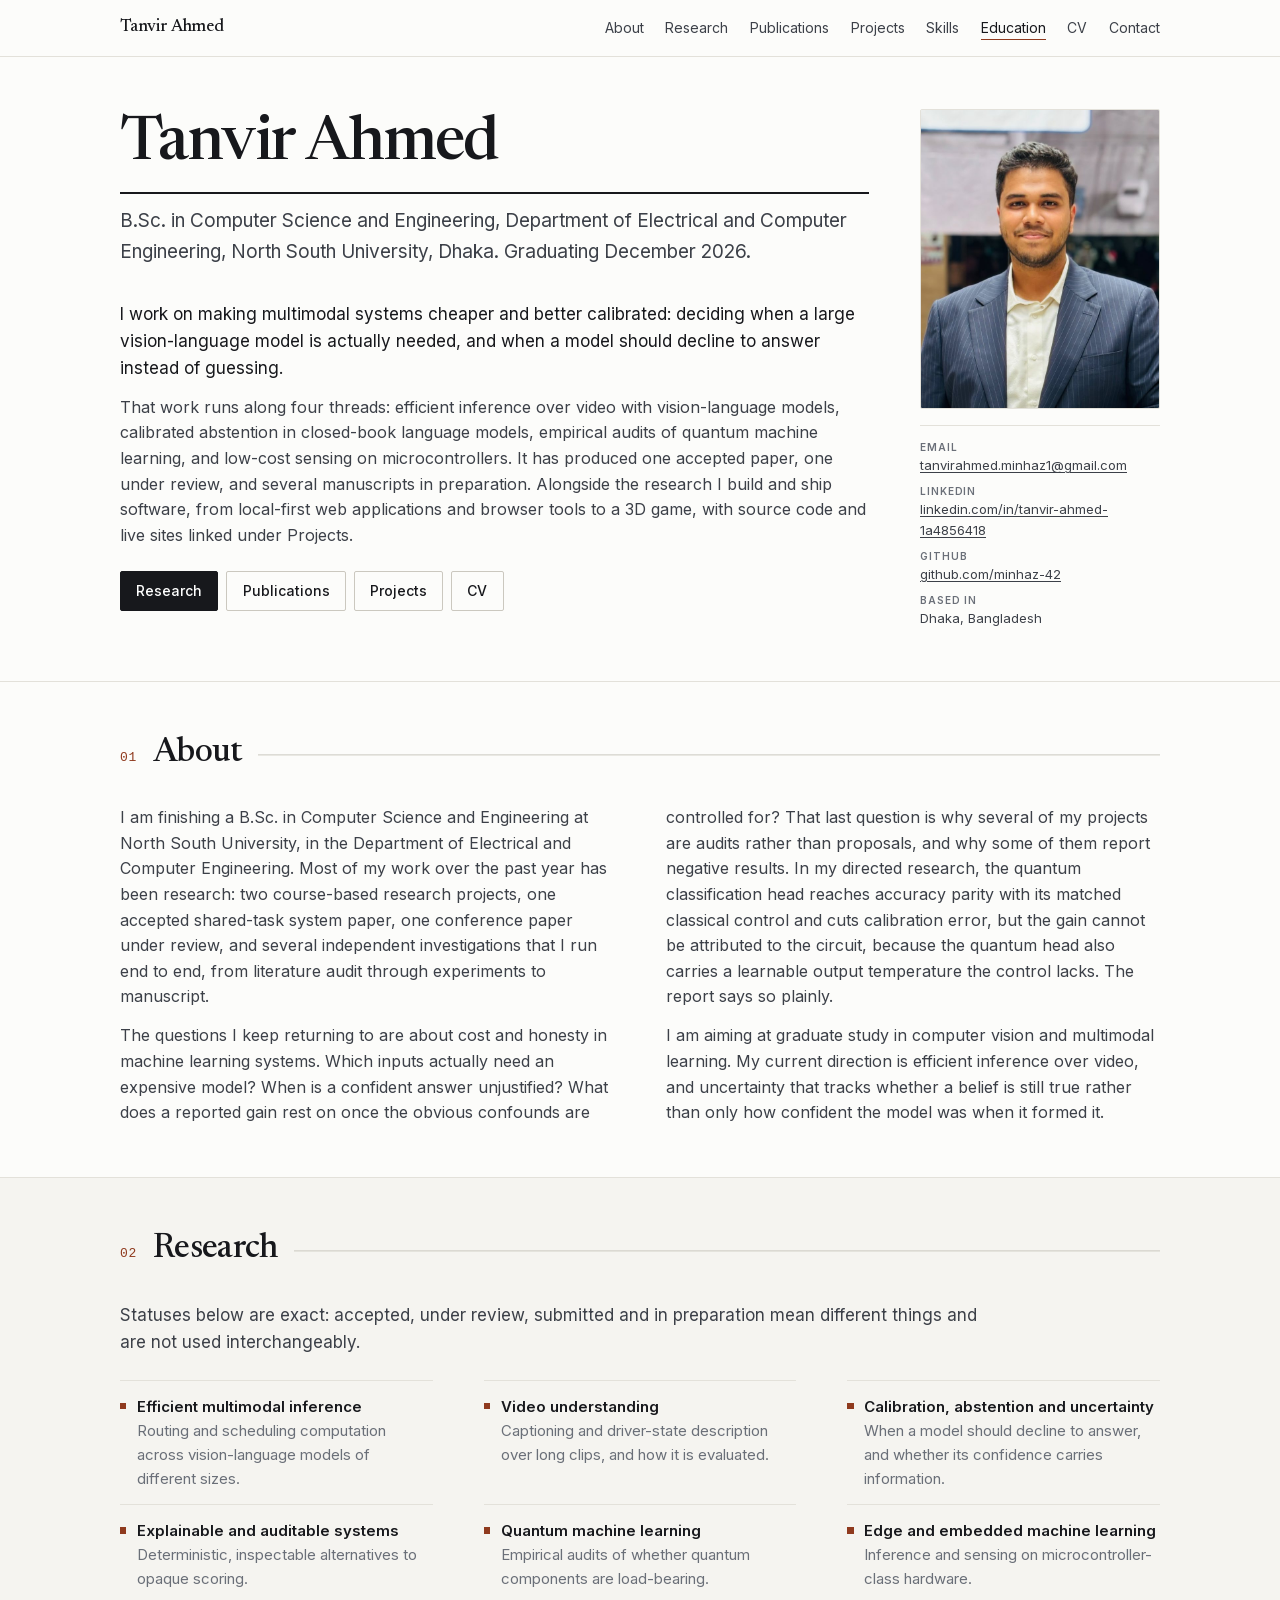
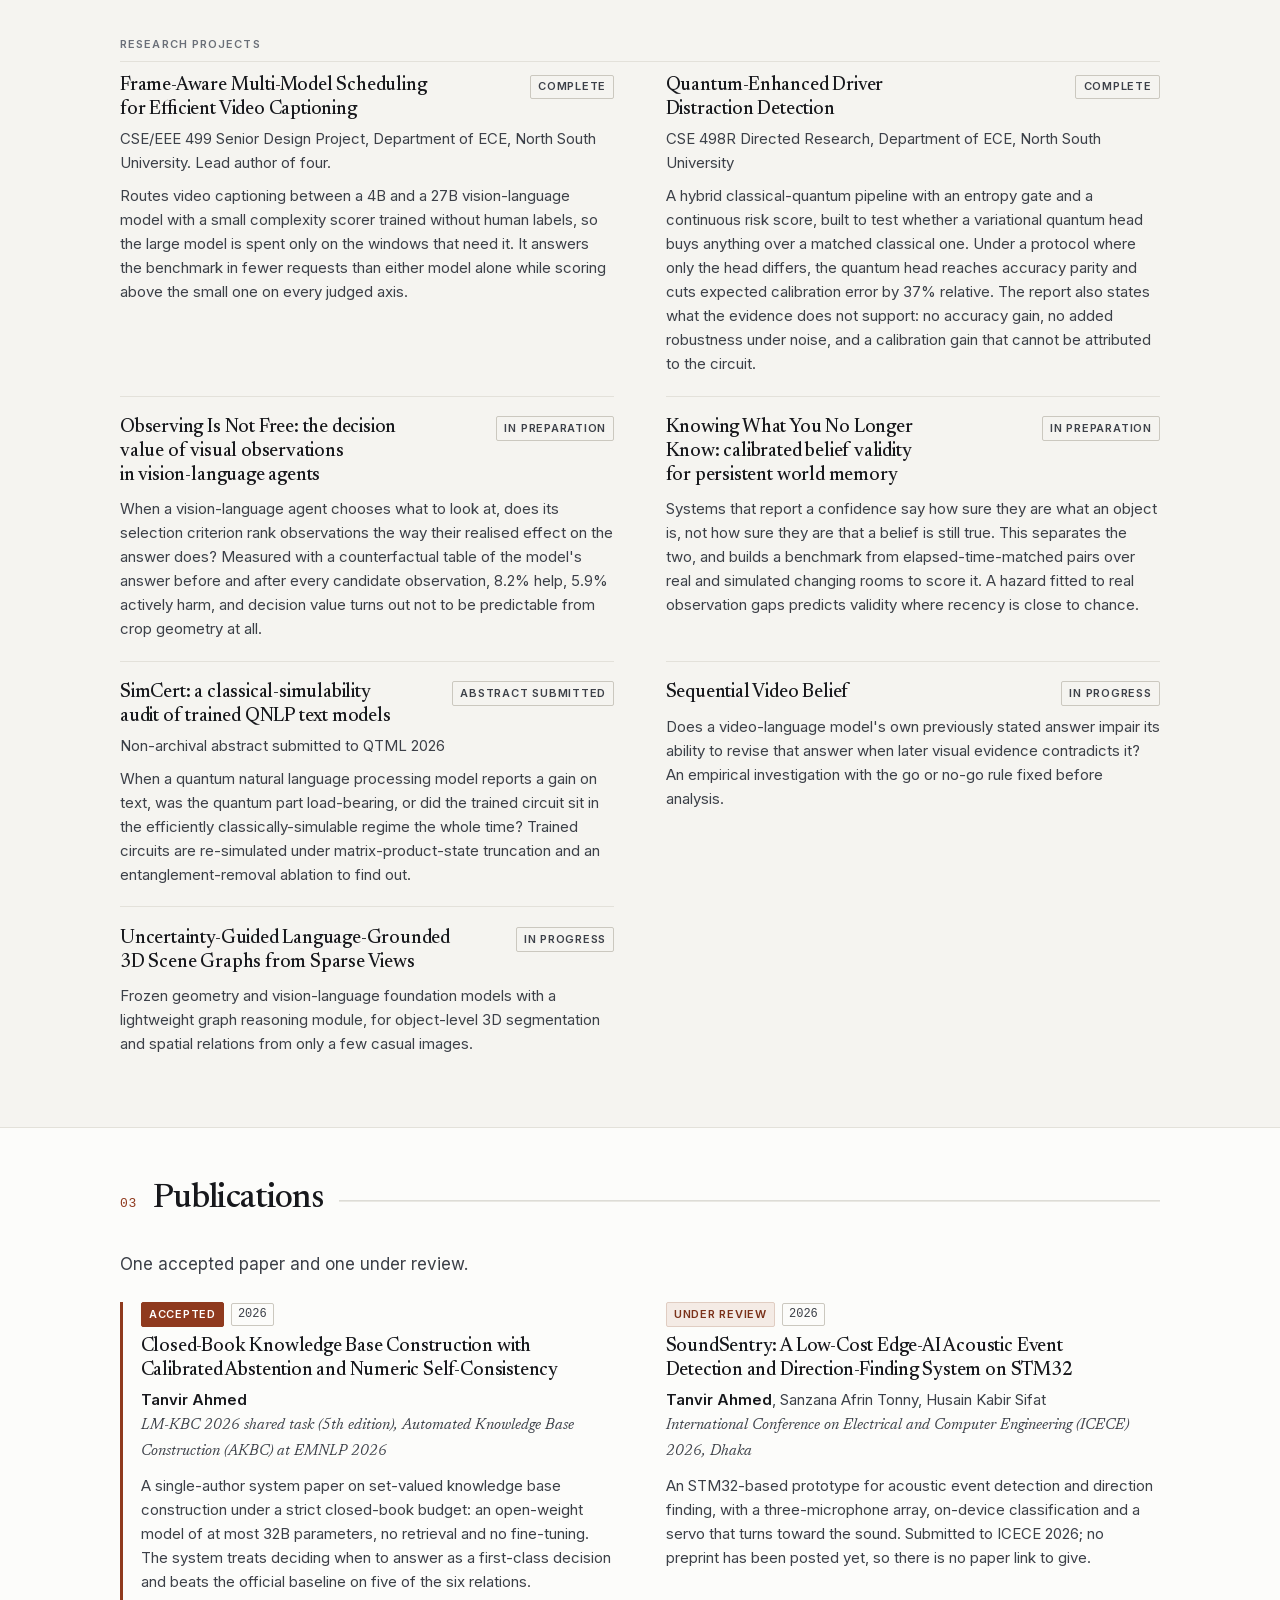
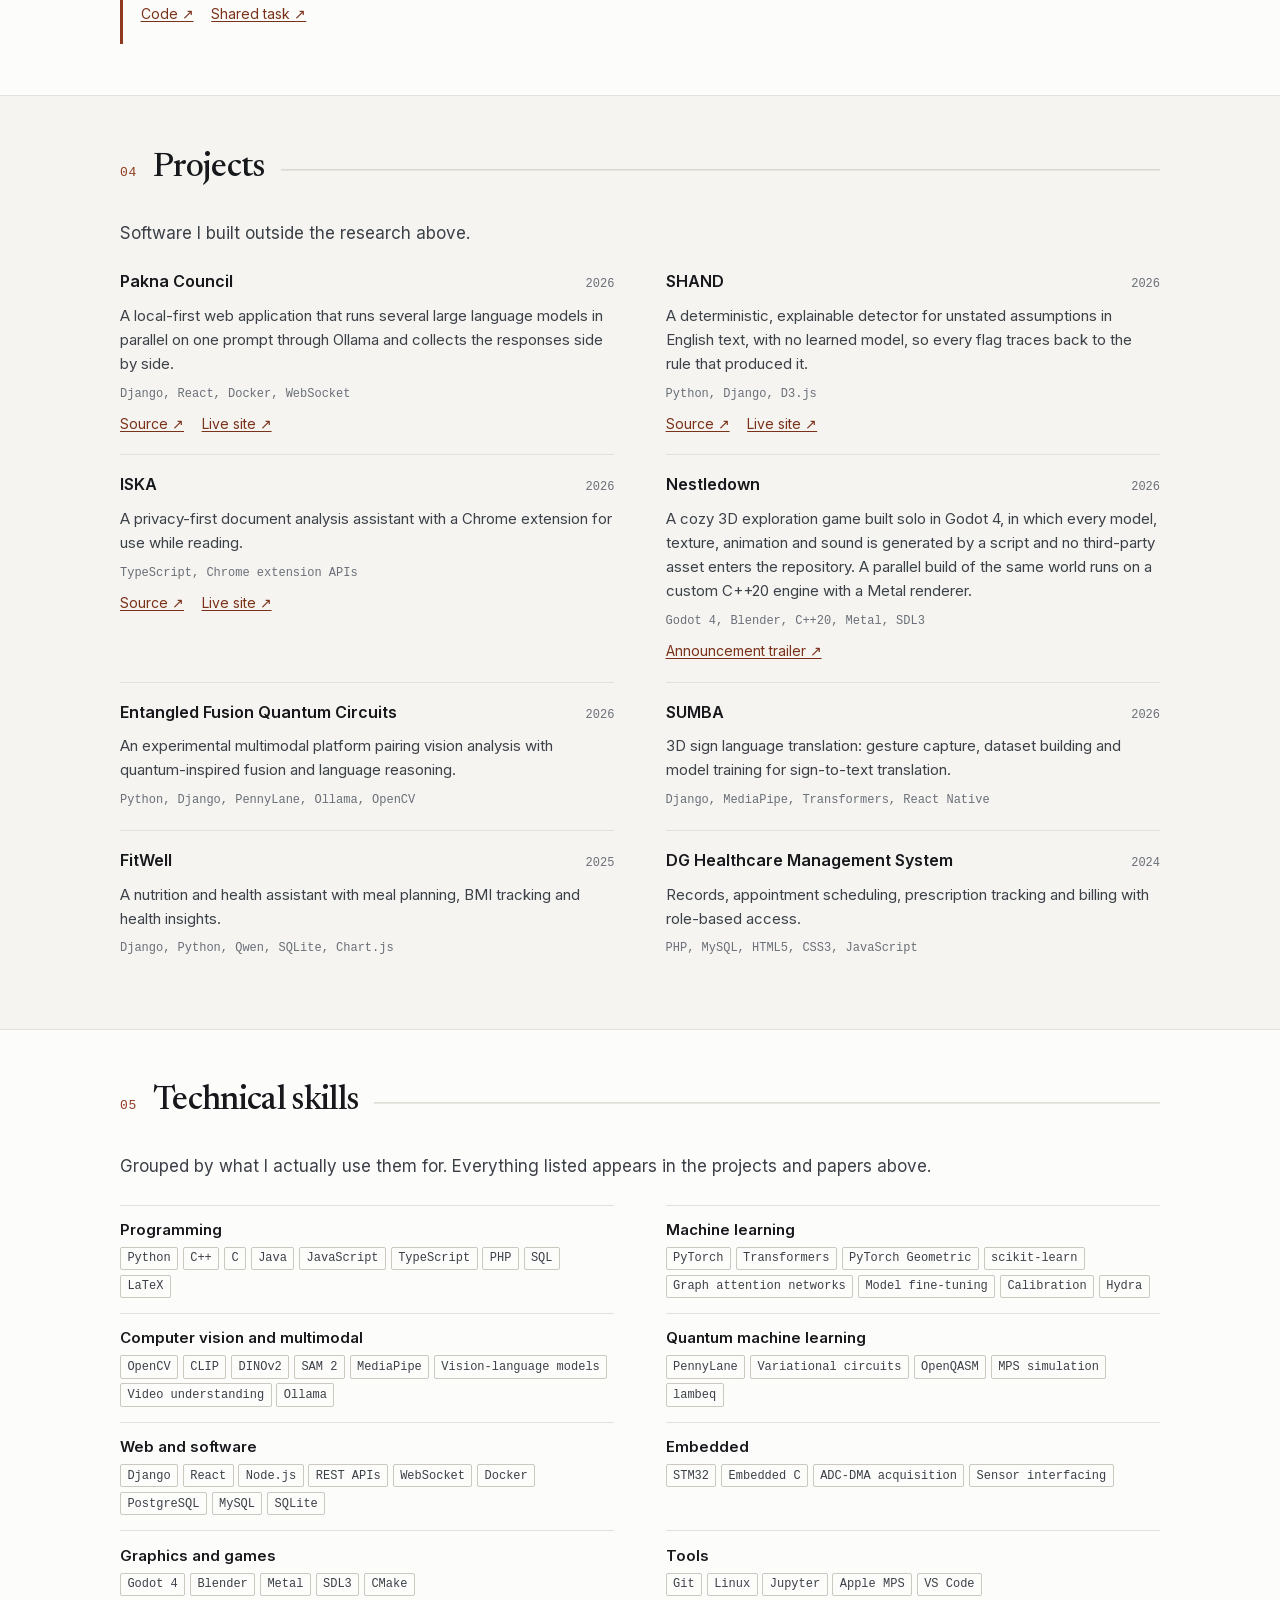
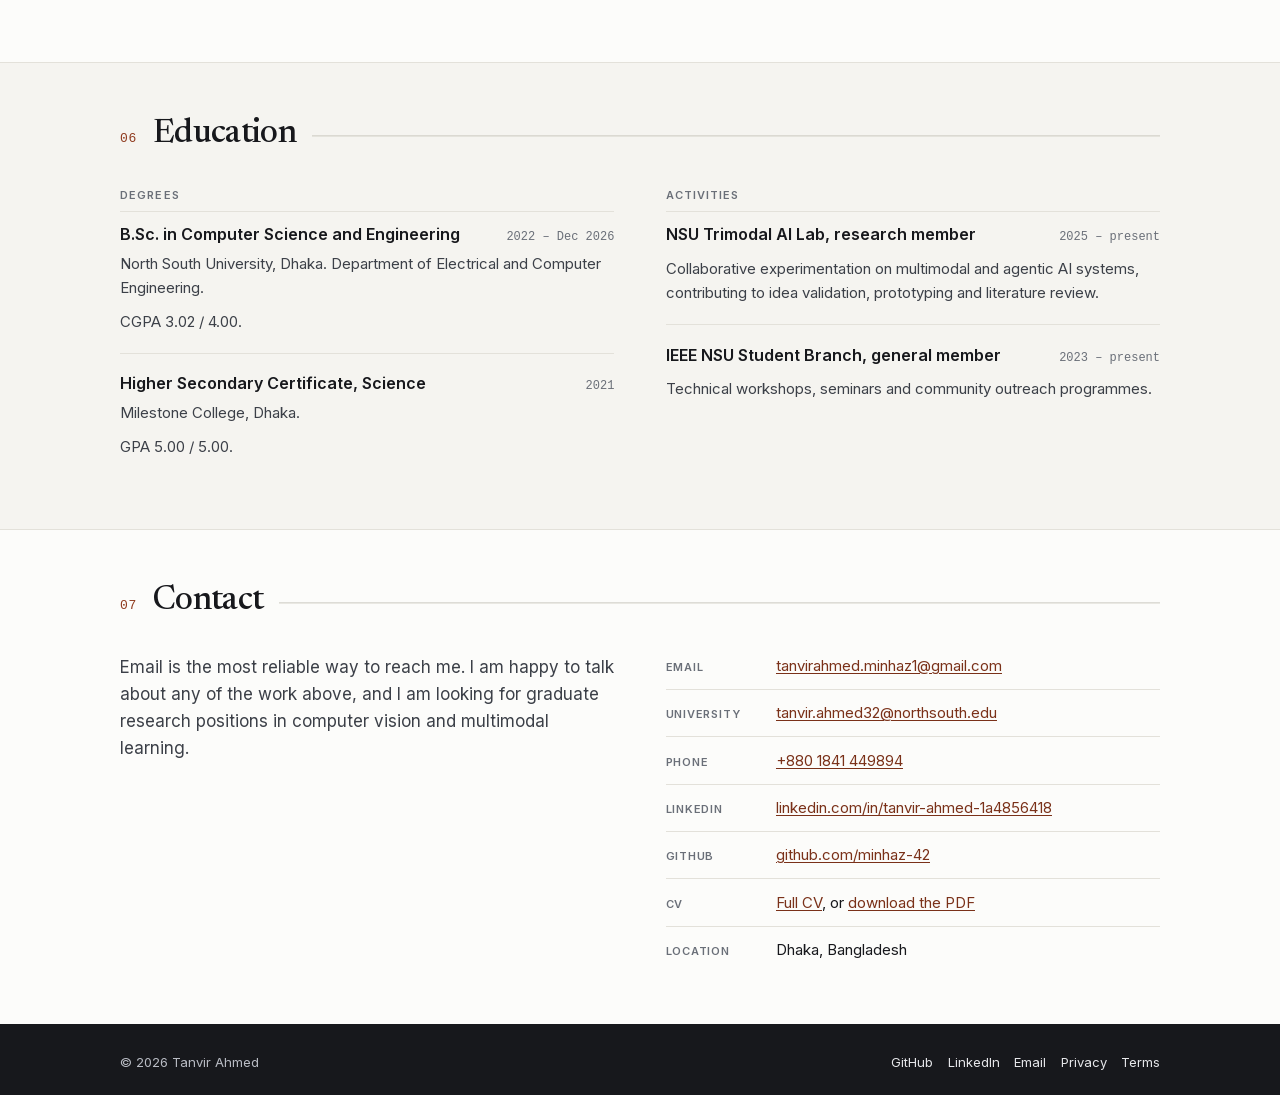
==== commit 1b539e2d: "Merge research into one section, balance About, trim publications Drop the featured block and the se" ====
--- a/index.html
+++ b/index.html
@@ -242,58 +242,25 @@
         <div class="i-note">Inference and sensing on microcontroller-class hardware.</div>
       </li>
     </ul>
-  </div>
-</section>
-
-<!-- ====================== FEATURED RESEARCH ====================== -->
-<section id="featured" class="band" aria-labelledby="feat-title">
-  <div class="wrap">
-    <p class="eyebrow">Featured research</p>
-
-    <div class="feature js-reveal">
-      <h2 class="feature__title" id="feat-title">Frame-Aware Multi-Model Scheduling for Efficient Video Captioning</h2>
-      <p class="feature__sub">Spending a large vision-language model only where the video is actually hard.</p>
-
-      <p class="meta-line">
-        <span><b>Role</b> Lead author, team of four</span>
-        <span><b>Context</b> CSE/EEE 499 Senior Design Project, Department of ECE, North South University</span>
-      </p>
-
-      <div class="grid-2 grid-2--wide">
-        <div class="prose">
-          <p>
-            Most in-cabin driver video is visually uneventful, so running a large model on every
-            window spends the same compute on the dull seconds as on the ones that matter. Four
-            frames are stitched into a mosaic, encoded by a frozen CLIP ViT-B/32, and scored for
-            visual complexity by a small graph attention network; only the complex windows go to
-            the 27B model, the rest to the 4B.
-          </p>
-          <p>
-            Training the scorer needs no human labels: each mosaic is captioned by both models
-            and the label is the disagreement between the two captions in CLIP text space. Two
-            findings came out of it. The scorer transfers across datasets but its threshold does
-            not, and a threshold tuned on one dataset silently collapses routing to all-large on
-            the other. And BLEU and METEOR rank the 27B model below the 4B, inverting model
-            capacity, which is why a frames-grounded judge is a necessity here.
-          </p>
-        </div>
-
-        <div class="detail detail--boxed">
-          <div><span class="k">Cost</span><span class="v">70 API requests for the 19-clip benchmark, against 228 for the small model alone and 118 for the large one.</span></div>
-          <div><span class="k">Quality</span><span class="v">2.92 overall on the judge's 1 to 5 scale, between 2.13 for the small model and 3.83 for the large, and above the small model on every judged axis.</span></div>
-          <div><span class="k">Judge</span><span class="v">A blind, frames-grounded vision-language judge over 117 windows from Drive&amp;Act and DMD. Single run, not validated against human ratings.</span></div>
-          <div><span class="k">Stack</span><span class="v">Python, PyTorch, PyTorch Geometric, CLIP, Django, Gemma 3 (4B and 27B), Qwen3-VL</span></div>
-        </div>
-      </div>
-    </div>
-  </div>
-</section>
-
-<!-- ====================== OTHER RESEARCH ====================== -->
-<section id="research-more" class="band band--sunk">
-  <div class="wrap">
-    <div class="sec-head"><span class="sec-num">03</span><h2 class="h-sec">Other research</h2></div>
+
+    <p class="eyebrow" style="margin-top:2rem">Research projects</p>
     <div class="list grid-2">
+
+      <article class="item js-reveal">
+        <div class="item__head">
+          <h3 class="item__title">Frame-Aware Multi-Model Scheduling for Efficient Video Captioning</h3>
+          <span class="status">Complete</span>
+        </div>
+        <p class="item__sub">CSE/EEE 499 Senior Design Project, Department of ECE, North South University. Lead author of four.</p>
+        <div class="item__body">
+          <p>
+            Routes video captioning between a 4B and a 27B vision-language model with a small
+            complexity scorer trained without human labels, so the large model is spent only on the
+            windows that need it. It answers the benchmark in fewer requests than either model alone
+            while scoring above the small one on every judged axis.
+          </p>
+        </div>
+      </article>
 
       <article class="item js-reveal">
         <div class="item__head">
@@ -395,10 +362,9 @@
 <!-- ============================== PUBLICATIONS ============================== -->
 <section id="publications" class="band">
   <div class="wrap">
-    <div class="sec-head"><span class="sec-num">04</span><h2 class="h-sec">Publications</h2></div>
+    <div class="sec-head"><span class="sec-num">03</span><h2 class="h-sec">Publications</h2></div>
     <p class="sec-lede">
-      One accepted paper and one under review. No citation counts, impact factors or acceptance
-      rates are quoted.
+      One accepted paper and one under review.
     </p>
 
     <div class="list grid-2">
@@ -417,22 +383,14 @@
         </p>
         <div class="item__body">
           <p>
-            The task asks for the complete set of objects for a (subject, relation) pair under strict
-            closed-book conditions: an open-weight model of at most 32B parameters, no retrieval and
-            no fine-tuning. Everything in the system follows from one property of the metric, that a
-            correct empty prediction scores a perfect F1, so knowing when to decline is worth as much
-            as knowing the answer.
-          </p>
-          <p>
-            The primary system scores 0.461 relation-averaged and 0.488 micro macro-F1 on validation,
-            against 0.300 and 0.313 for the official baseline, and beats it on five of the six
-            relations. The main finding is that at this parameter budget model scale outweighs
-            decode-time self-consistency: a single-sample 30B model beats a smaller 14B using
-            multi-sample voting. All numbers are validation; no official test score was obtained.
+            A single-author system paper on set-valued knowledge base construction under a strict
+            closed-book budget: an open-weight model of at most 32B parameters, no retrieval and no
+            fine-tuning. The system treats deciding when to answer as a first-class decision and beats
+            the official baseline on five of the six relations.
           </p>
         </div>
         <p class="item__links">
-          <a href="https://github.com/minhaz-42/lm-kbc-2026" rel="noopener">Code and cached generations &#8599;</a>
+          <a href="https://github.com/minhaz-42/lm-kbc-2026" rel="noopener">Code &#8599;</a>
           <a href="https://www.akbc.ws/2026/shared-task.html" rel="noopener">Shared task &#8599;</a>
         </p>
       </article>
@@ -451,16 +409,10 @@
         </p>
         <div class="item__body">
           <p>
-            An STM32F103 prototype for acoustic event detection and direction finding: a
-            three-microphone analog array, continuous ADC-DMA acquisition, on-device classification
-            over 11 time- and spectral-domain features, servo-based directional response and SD-card
-            event logging. On the full 2,000-clip ESC-50 dataset the desktop-side classifier reaches
-            59.55% accuracy and 58.17% macro-F1 under five-fold validation, and the paper reports the
-            resulting dataset-to-hardware gap as the main obstacle to deployment.
-          </p>
-          <p>
-            Submitted to ICECE 2026, with decisions announced on 1 November 2026. No preprint has been
-            posted, so there is no paper link to give yet.
+            An STM32-based prototype for acoustic event detection and direction finding, with a
+            three-microphone array, on-device classification and a servo that turns toward the
+            sound. Submitted to ICECE 2026; no preprint has been posted yet, so there is no paper
+            link to give.
           </p>
         </div>
       </article>
@@ -472,7 +424,7 @@
 <!-- ============================== PROJECTS ============================== -->
 <section id="projects" class="band band--sunk">
   <div class="wrap">
-    <div class="sec-head"><span class="sec-num">05</span><h2 class="h-sec">Projects</h2></div>
+    <div class="sec-head"><span class="sec-num">04</span><h2 class="h-sec">Projects</h2></div>
     <p class="sec-lede">Software I built outside the research above.</p>
 
     <div class="list grid-2">
@@ -547,7 +499,7 @@
 <!-- ============================== SKILLS ============================== -->
 <section id="skills" class="band">
   <div class="wrap">
-    <div class="sec-head"><span class="sec-num">06</span><h2 class="h-sec">Technical skills</h2></div>
+    <div class="sec-head"><span class="sec-num">05</span><h2 class="h-sec">Technical skills</h2></div>
     <p class="sec-lede">Grouped by what I actually use them for. Everything listed appears in the projects and papers above.</p>
 
     <div class="skills js-reveal">
@@ -610,7 +562,7 @@
 <!-- ============================== EDUCATION ============================== -->
 <section id="education" class="band band--sunk">
   <div class="wrap">
-    <div class="sec-head"><span class="sec-num">07</span><h2 class="h-sec">Education</h2></div>
+    <div class="sec-head"><span class="sec-num">06</span><h2 class="h-sec">Education</h2></div>
     <div class="grid-2 js-reveal">
       <div>
         <p class="eyebrow">Degrees</p>
@@ -647,7 +599,7 @@
 <!-- ============================== CONTACT ============================== -->
 <section id="contact" class="band">
   <div class="wrap">
-    <div class="sec-head"><span class="sec-num">08</span><h2 class="h-sec">Contact</h2></div>
+    <div class="sec-head"><span class="sec-num">07</span><h2 class="h-sec">Contact</h2></div>
     <div class="grid-2 js-reveal">
       <p class="sec-lede" style="margin-bottom:0">
         Email is the most reliable way to reach me. I am happy to talk about any of the work above,
@@ -710,10 +662,6 @@
       var el = document.querySelector(a.getAttribute('href'));
       if (el) { map[el.id] = a; targets.push(el); }
     });
-    ['featured', 'research-more'].forEach(function (id) {
-      var el = document.getElementById(id);
-      if (el && map.research) { map[id] = map.research; targets.push(el); }
-    });
     var spy = new IntersectionObserver(function (entries) {
       entries.forEach(function (en) {
         var a = map[en.target.id]; if (!a) return;
--- a/assets/css/site.css
+++ b/assets/css/site.css
@@ -89,19 +89,17 @@
 /* Two-column content grid. Collapses to one column below 860px. */
 .grid-2 { display: grid; gap: 1.5rem var(--col-gap); grid-template-columns: 1fr; }
 @media (min-width: 860px) { .grid-2 { grid-template-columns: 1fr 1fr; } }
-.grid-2--wide { grid-template-columns: 1fr; }
-@media (min-width: 860px) { .grid-2--wide { grid-template-columns: 1.15fr .85fr; } }
 
 /* Prose that fills its column and flows into two magazine columns on desktop */
 .prose { color: var(--ink-2); }
 .prose p + p { margin-top: .85rem; }
 .prose--cols { column-gap: var(--col-gap); }
-@media (min-width: 860px) { .prose--cols { columns: 2; } .prose--cols p { break-inside: avoid; } }
+@media (min-width: 860px) { .prose--cols { columns: 2; column-fill: balance; } }
 
 /* Grid items default to a min-content minimum; a long token or wide child would
    push a track past the viewport. Every grid container opts children back to 0. */
 :where(.grid-2, .hero__grid, .list, .item__head, .interests, .skills, .skill,
-       .contact-list, .contact-list > li, .detail, .detail > div, .tags, .cv__grid) > * { min-width: 0; }
+       .contact-list, .contact-list > li, .tags, .cv__grid) > * { min-width: 0; }
 
 /* --- Section header: number, title, rule running to the right edge -------- */
 .sec-head {
@@ -248,24 +246,6 @@
 .interests > li::before { content: ''; position: absolute; left: 0; top: 1.38rem; width: .4rem; height: .4rem; background: var(--accent); }
 .interests .i-name { font-weight: 600; font-size: .9375rem; }
 .interests .i-note { color: var(--ink-3); font-size: .9375rem; }
-
-/* --- Featured research ---------------------------------------------------- */
-.feature { border-top: 3px solid var(--accent); padding-top: 1.4rem; }
-.feature__title { font-family: var(--serif); font-size: clamp(1.5rem, 3vw, 2rem); letter-spacing: -.015em; margin-bottom: .35rem; }
-.feature__sub { color: var(--ink-2); font-size: 1.0625rem; text-wrap: pretty; margin-bottom: .9rem; }
-.meta-line {
-  font-size: .875rem; color: var(--ink-3); display: flex; flex-wrap: wrap; gap: .2rem 1.25rem;
-  padding-block: .65rem; border-block: 1px solid var(--rule); margin-bottom: 1.4rem;
-}
-.meta-line b { font-weight: 500; color: var(--ink-2); }
-
-/* Definition-style facts */
-.detail { display: grid; gap: .55rem; align-content: start; }
-.detail > div { display: grid; gap: .1rem .9rem; grid-template-columns: 1fr; }
-@media (min-width: 560px) { .detail > div { grid-template-columns: 5.75rem 1fr; } }
-.detail .k { font-size: .6875rem; font-weight: 600; letter-spacing: .07em; text-transform: uppercase; color: var(--ink-3); padding-top: .28rem; }
-.detail .v { margin: 0; font-size: .9375rem; color: var(--ink-2); }
-.detail--boxed { padding: 1rem 1.1rem; border: 1px solid var(--rule); border-left: 2px solid var(--ink-3); background: var(--bg); }
 
 /* --- Entries: one component for research, publications, projects, education
    Title on its own line, meta on the right, description beneath. In a .grid-2
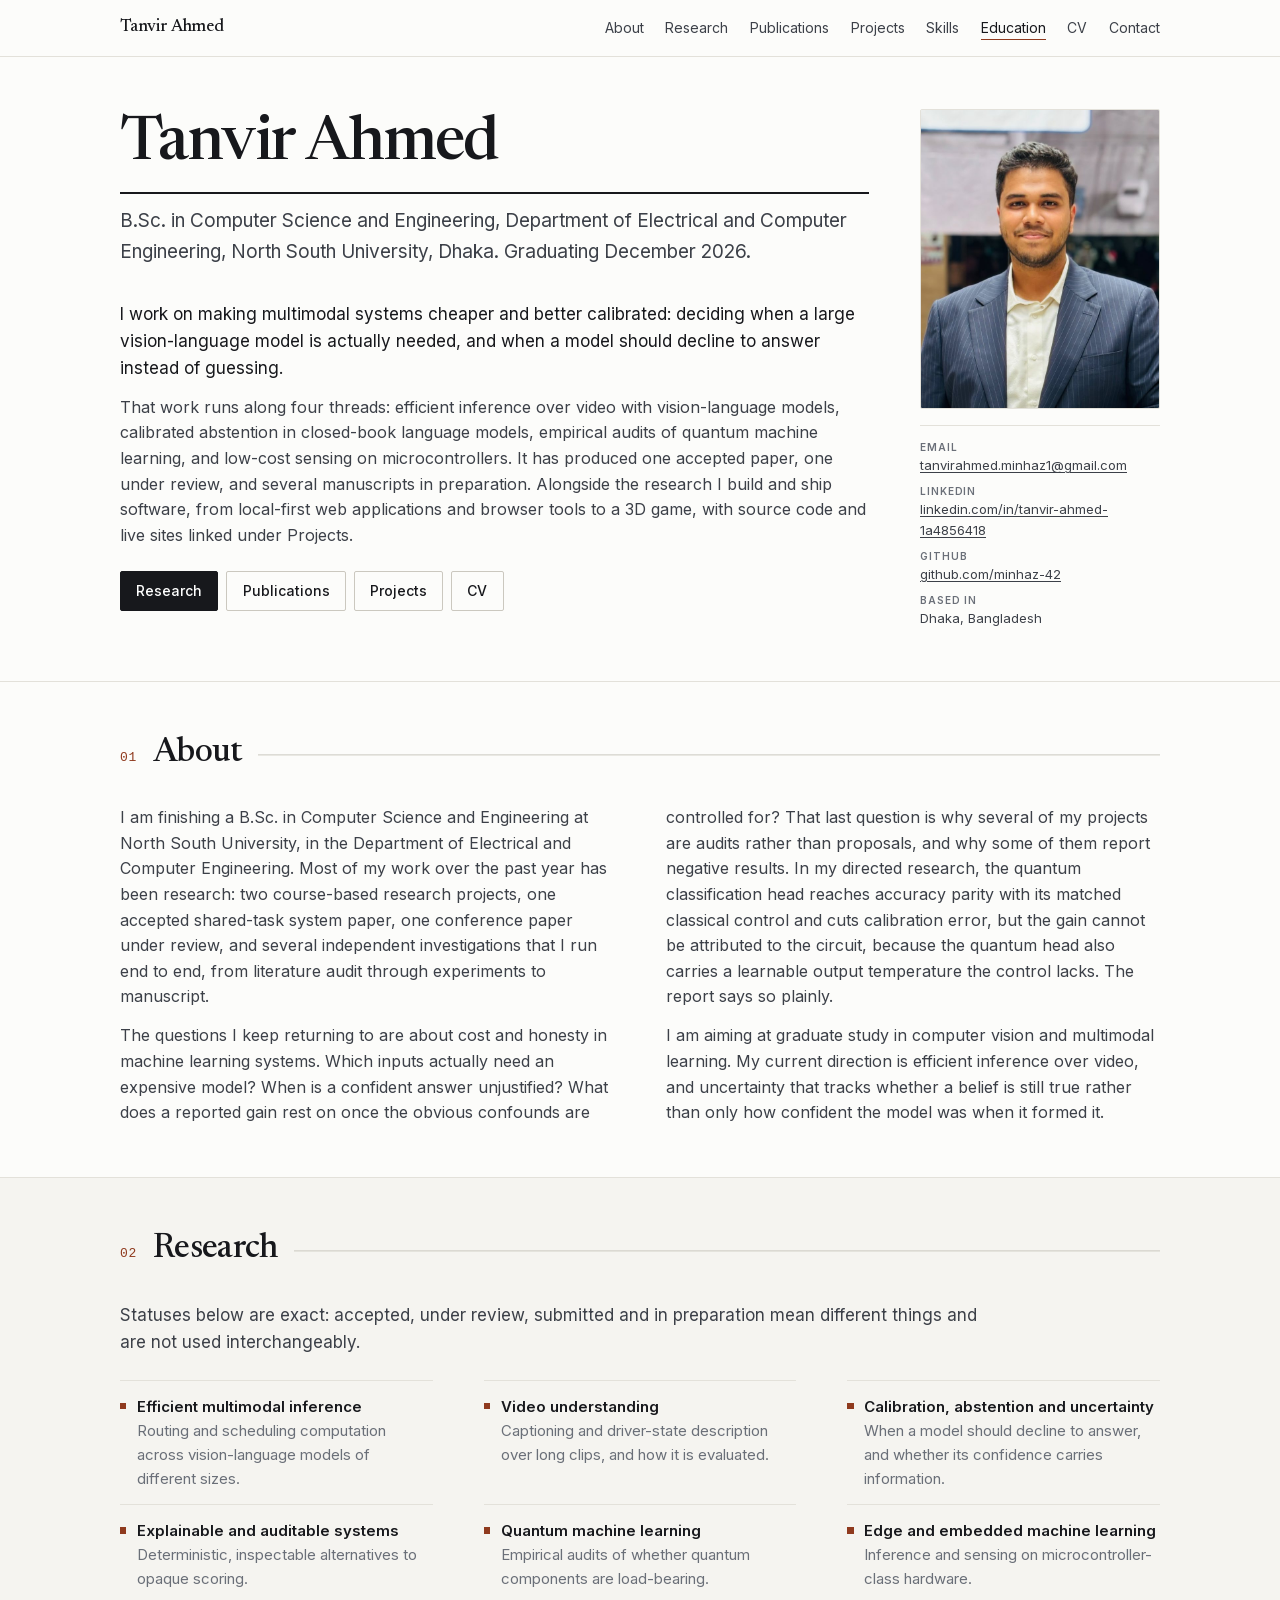
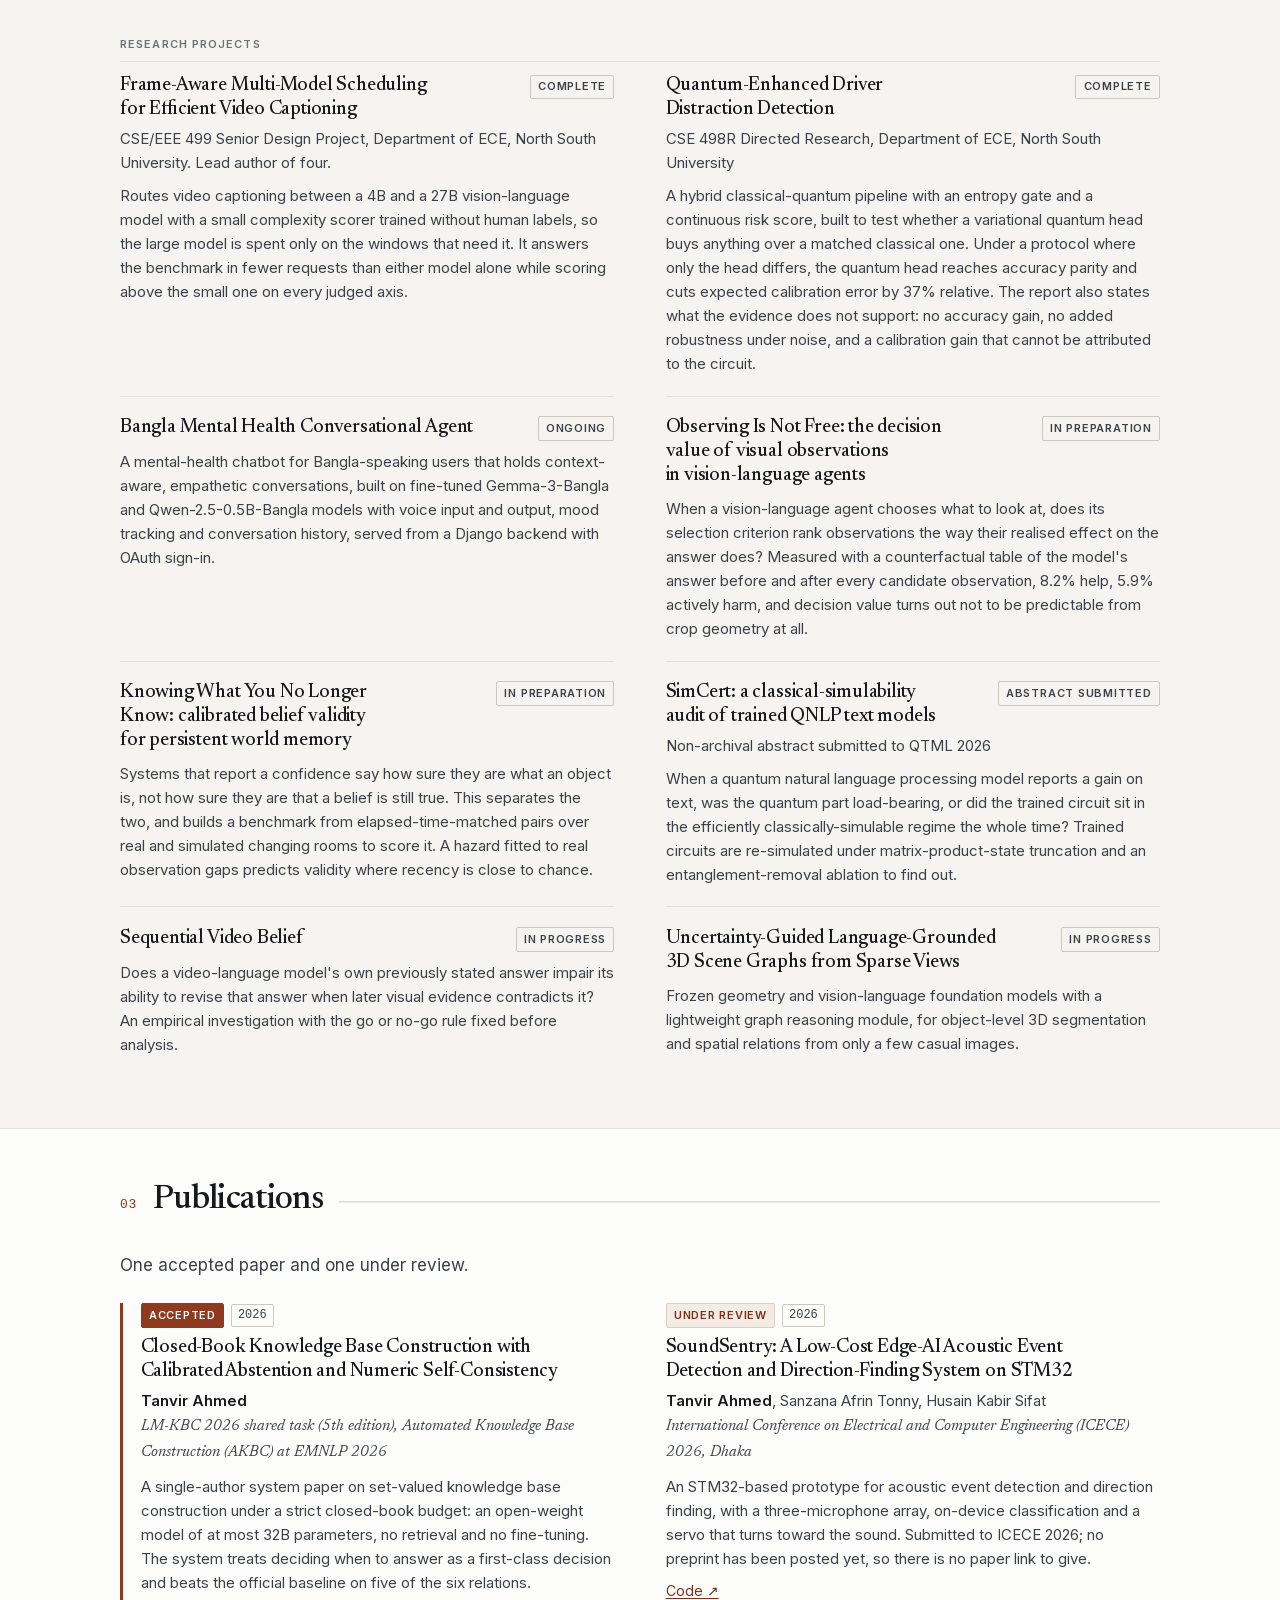
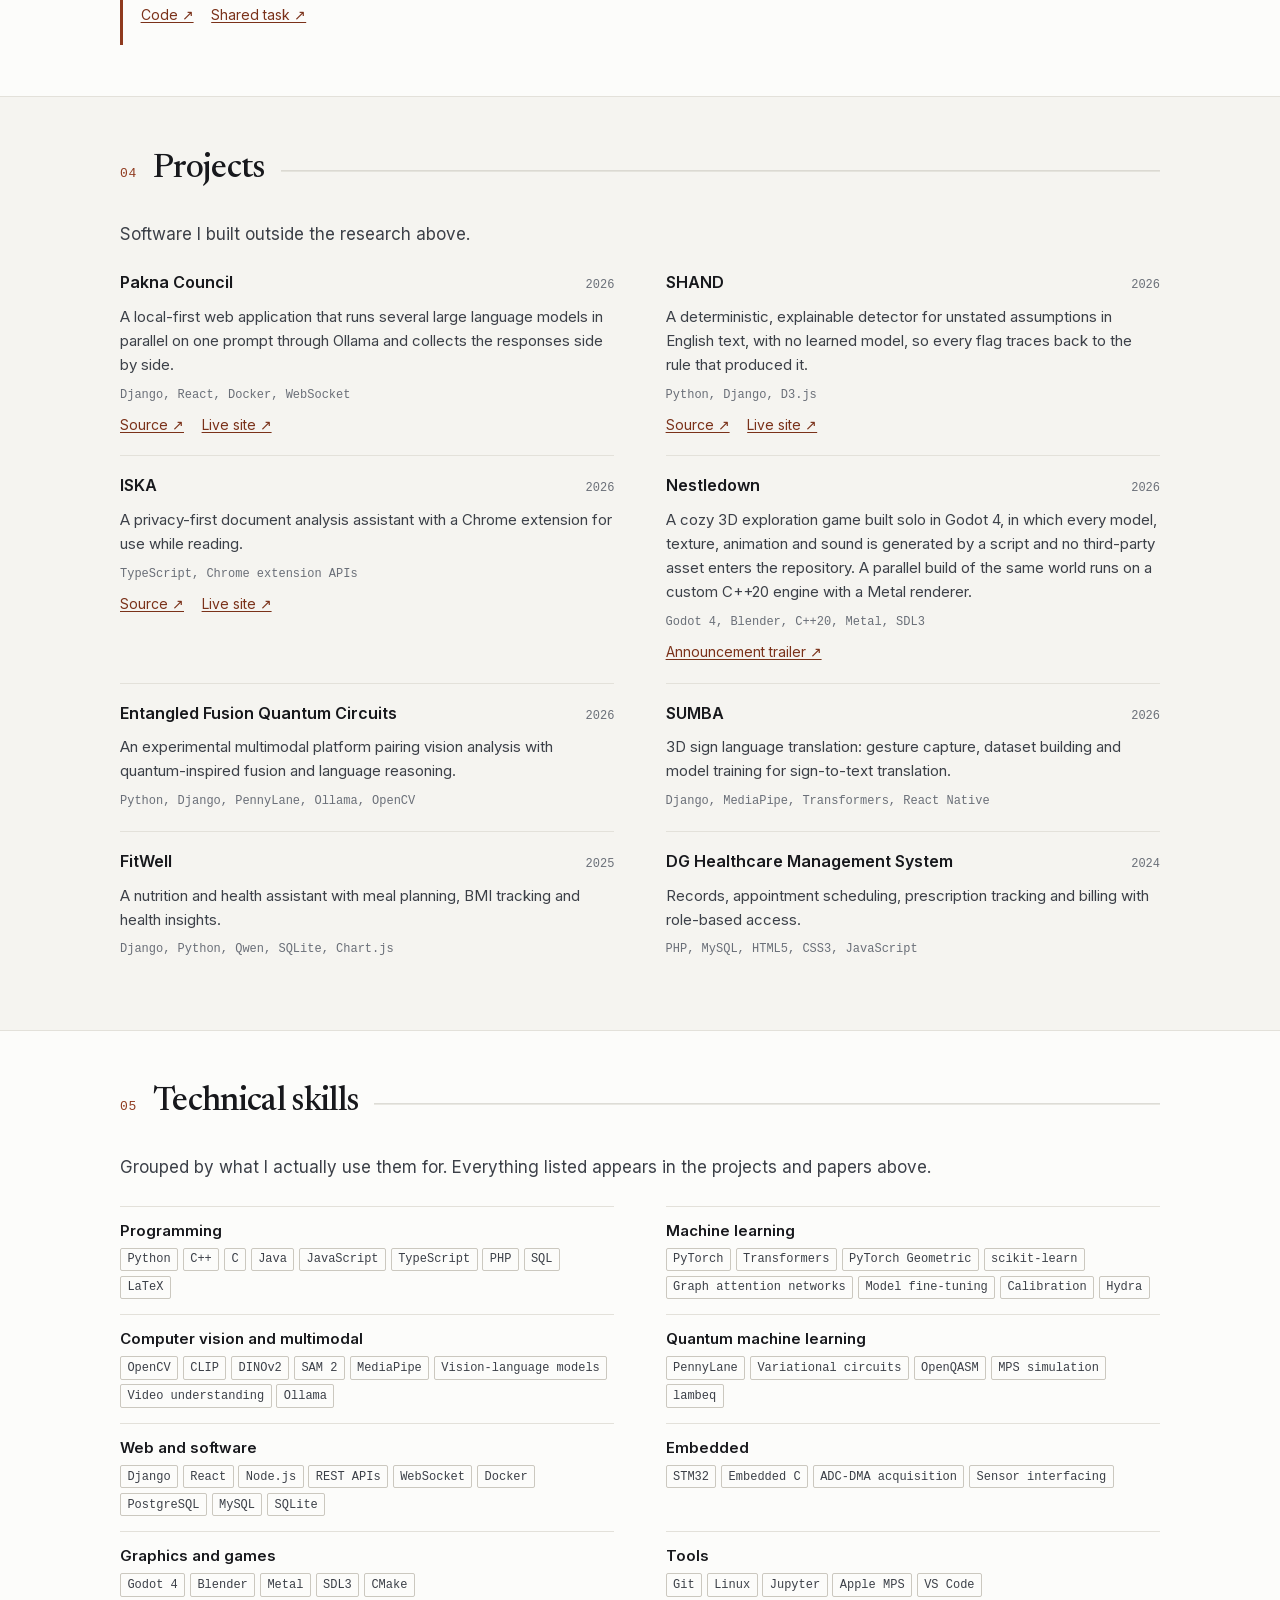
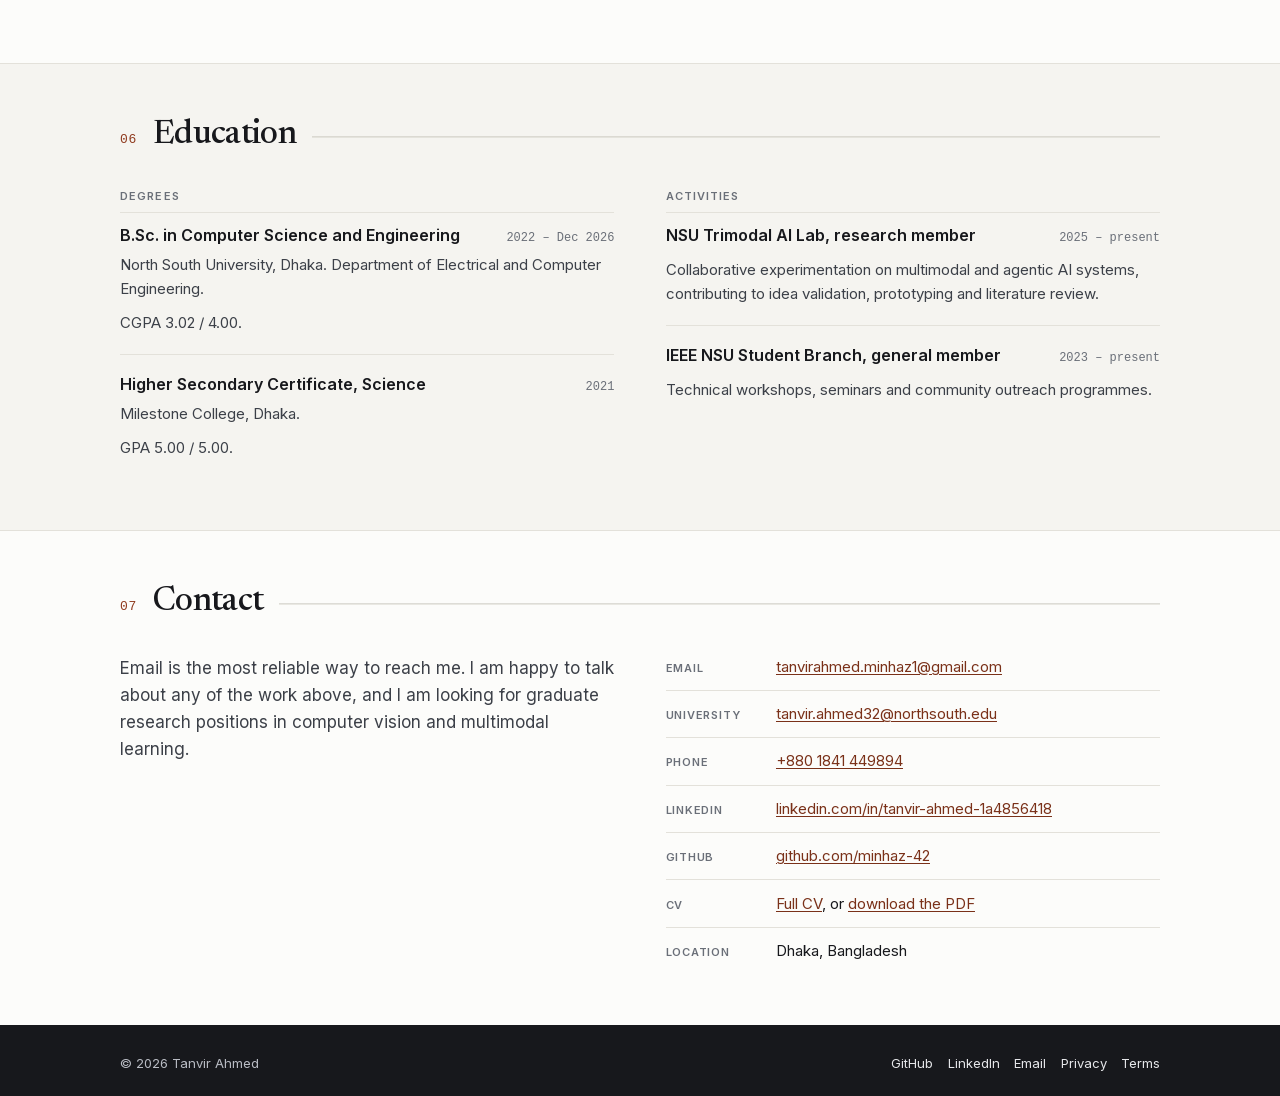
==== commit 66167433: "Rebuild the CV in the original layout with updated content Replace the Jake-style CV with the layout" ====
--- a/index.html
+++ b/index.html
@@ -282,6 +282,21 @@
 
       <article class="item js-reveal">
         <div class="item__head">
+          <h3 class="item__title">Bangla Mental Health Conversational Agent</h3>
+          <span class="status">Ongoing</span>
+        </div>
+        <div class="item__body">
+          <p>
+            A mental-health chatbot for Bangla-speaking users that holds context-aware, empathetic
+            conversations, built on fine-tuned Gemma-3-Bangla and Qwen-2.5-0.5B-Bangla models with
+            voice input and output, mood tracking and conversation history, served from a Django
+            backend with OAuth sign-in.
+          </p>
+        </div>
+      </article>
+
+      <article class="item js-reveal">
+        <div class="item__head">
           <h3 class="item__title">Observing Is Not Free: the decision value of visual observations in vision-language agents</h3>
           <span class="status">In preparation</span>
         </div>
@@ -415,6 +430,9 @@
             link to give.
           </p>
         </div>
+        <p class="item__links">
+          <a href="https://github.com/minhaz-42/SoundSentry-Acoustic-Surveillance-Direction-Finding-System" rel="noopener">Code &#8599;</a>
+        </p>
       </article>
 
     </div>
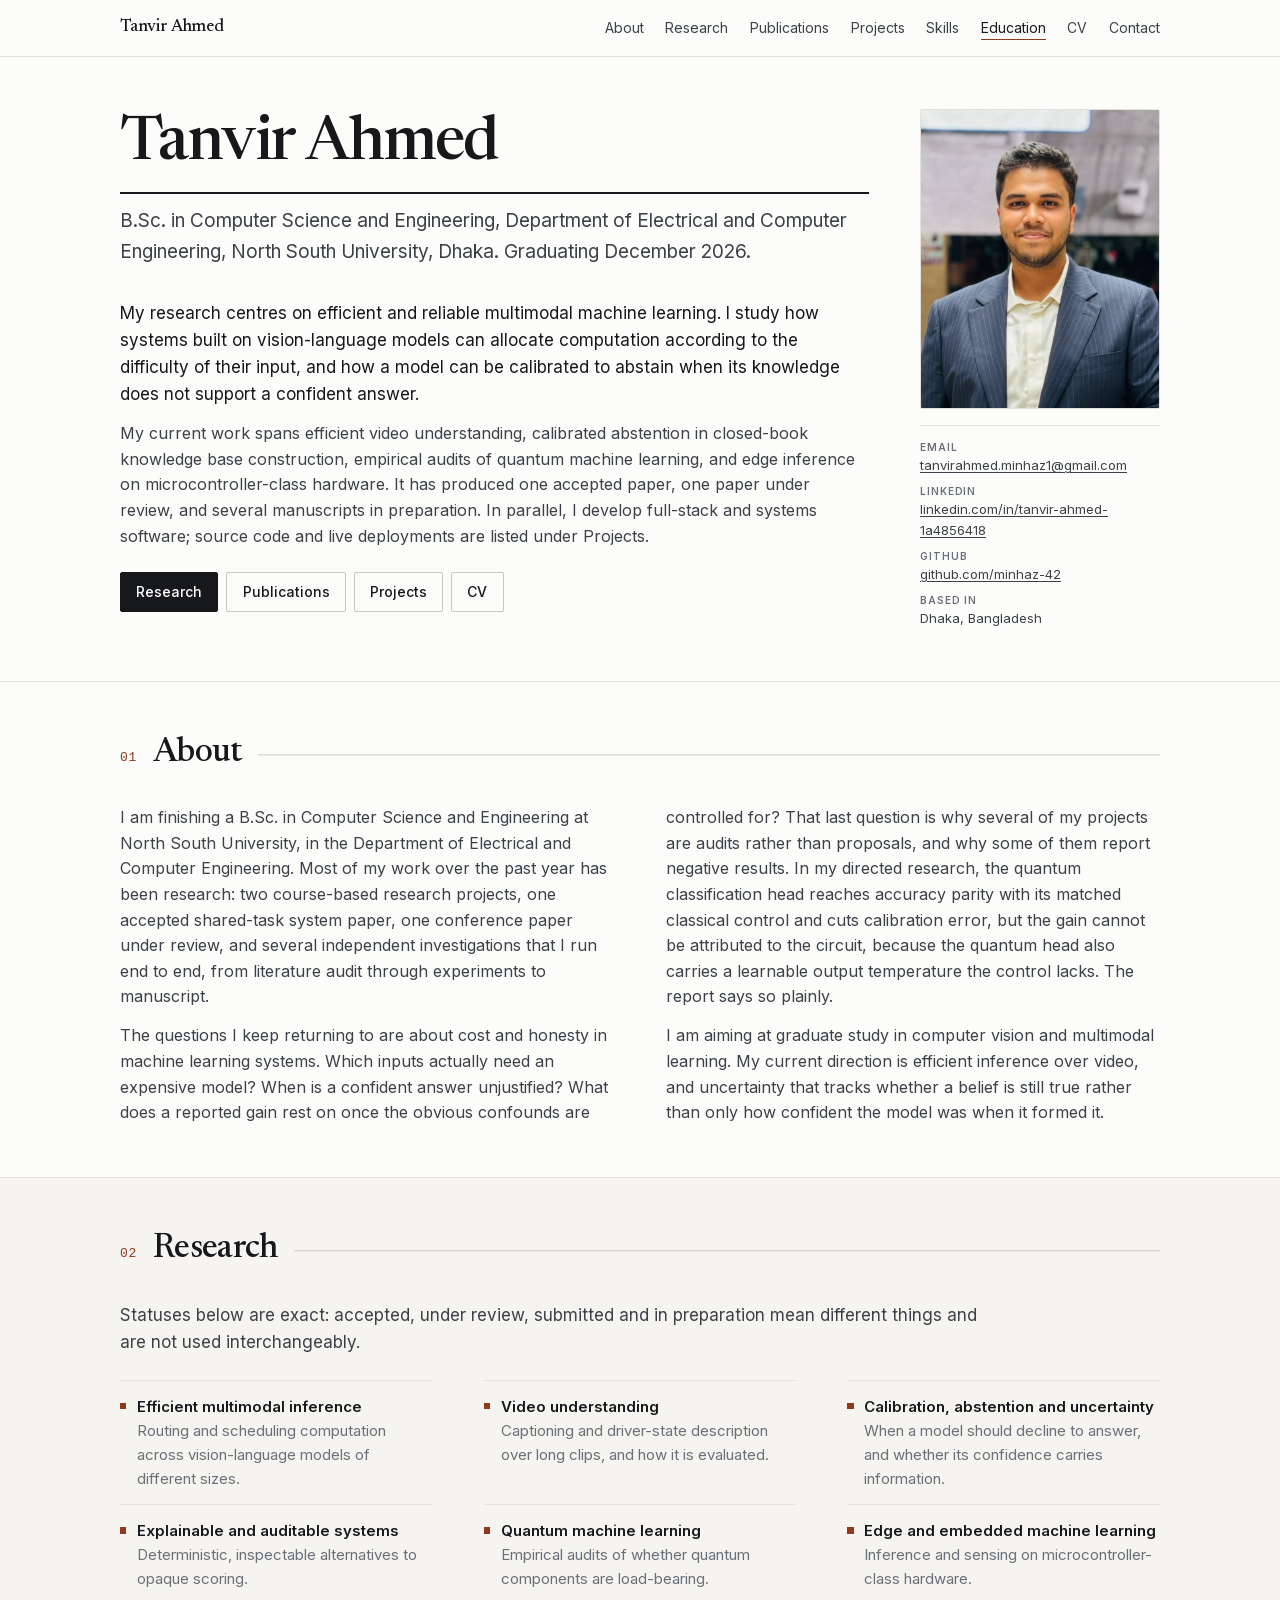
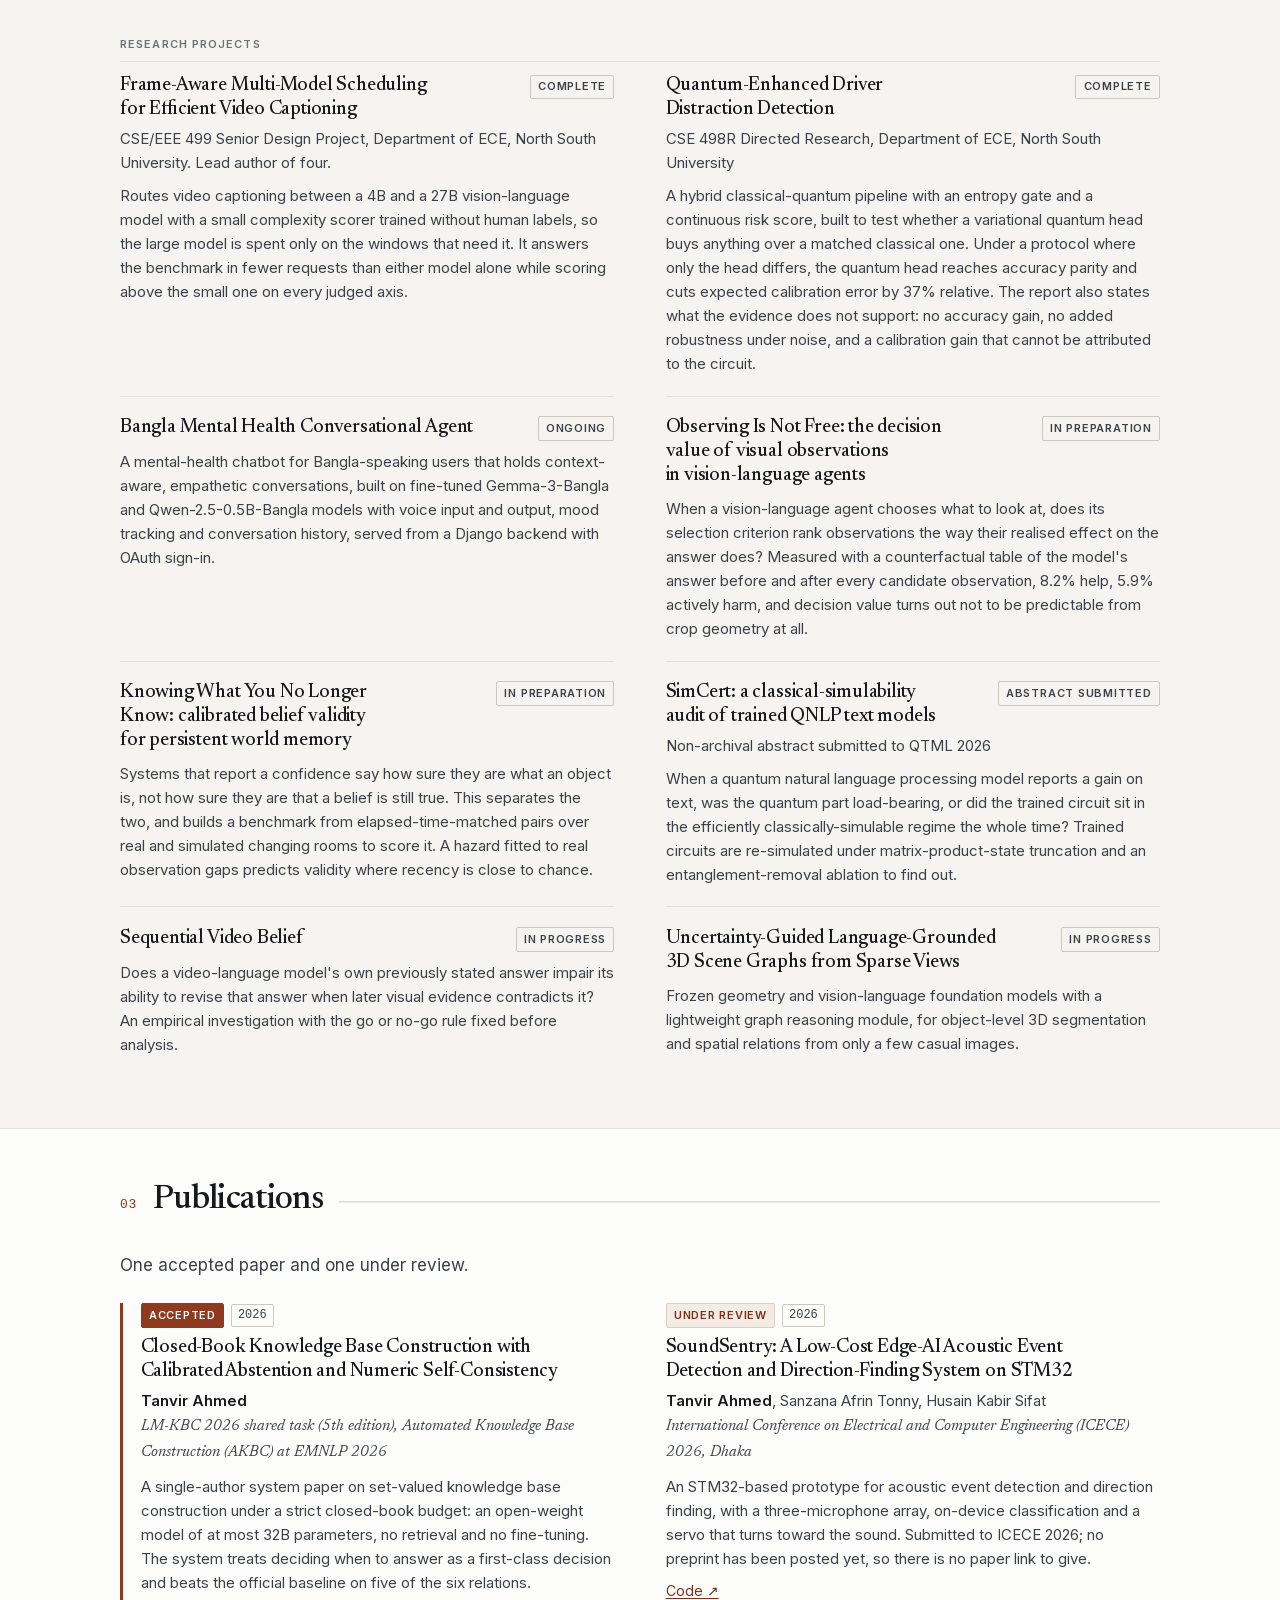
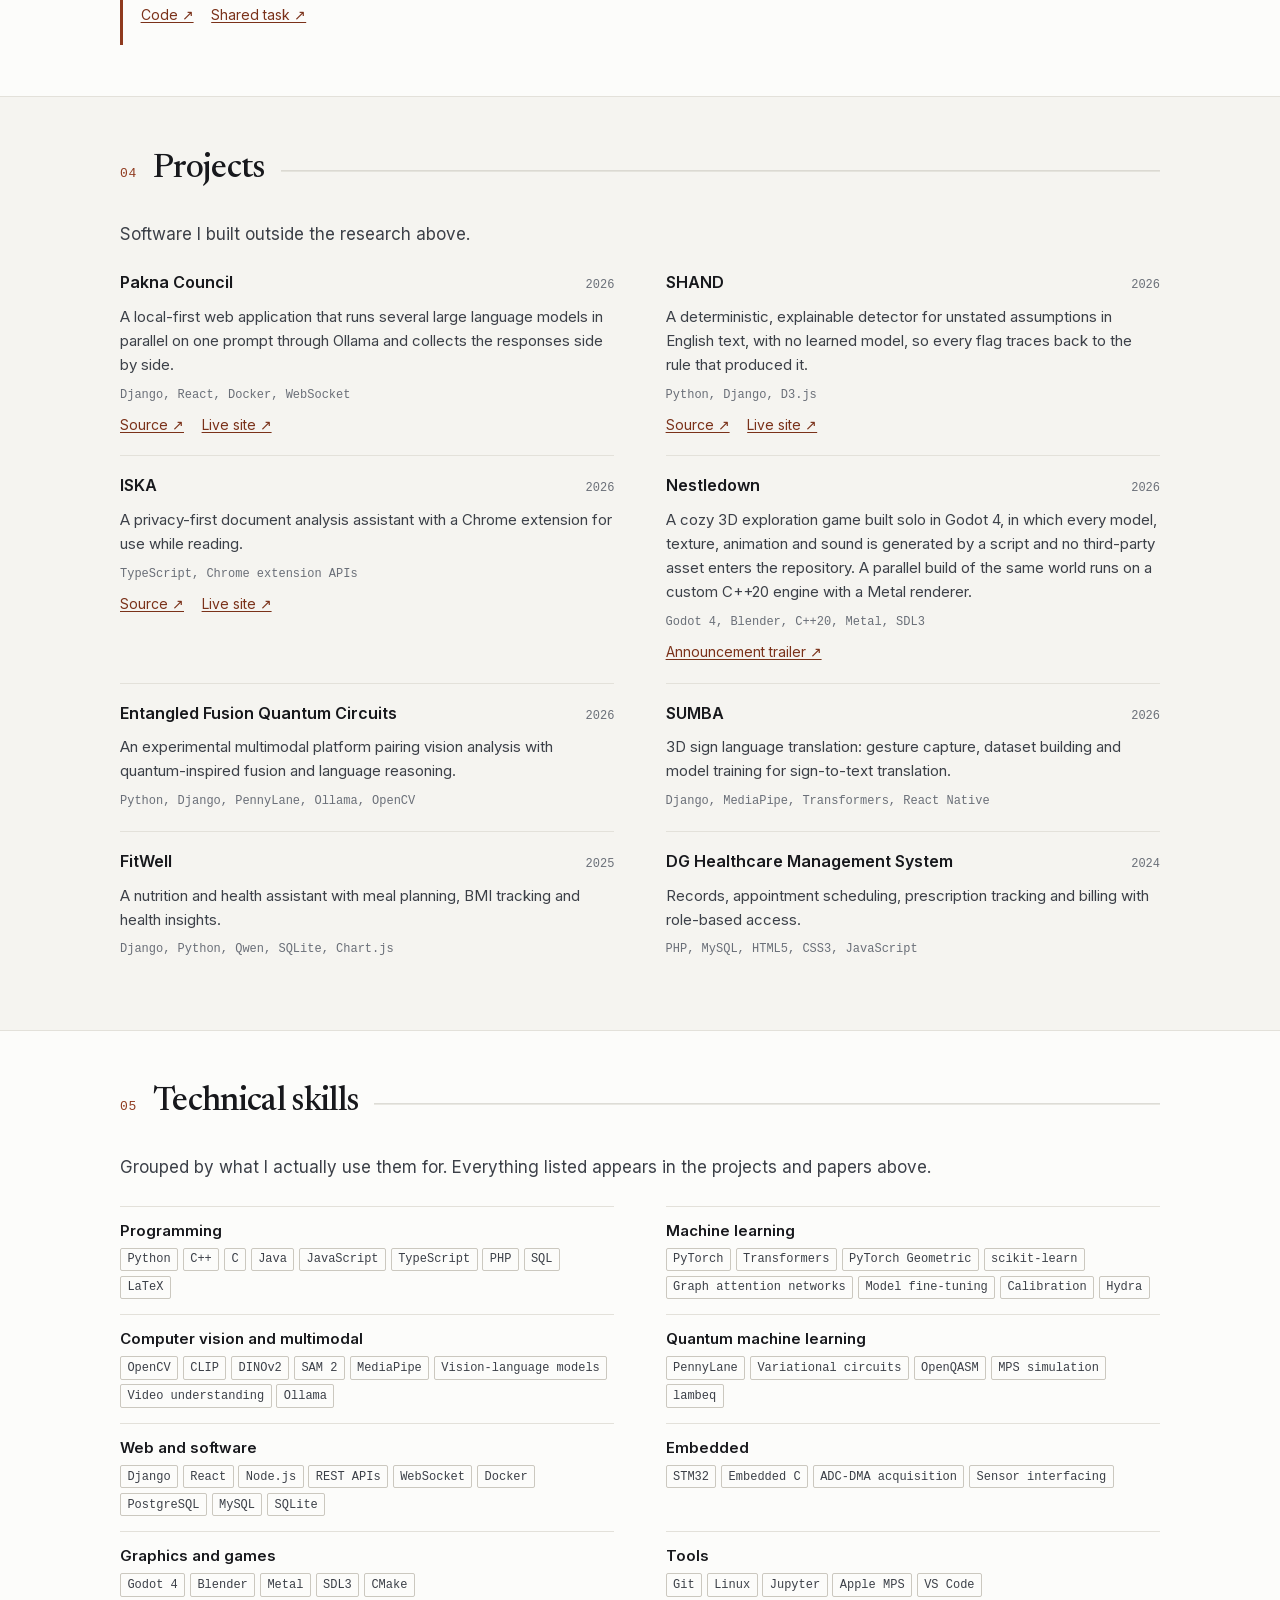
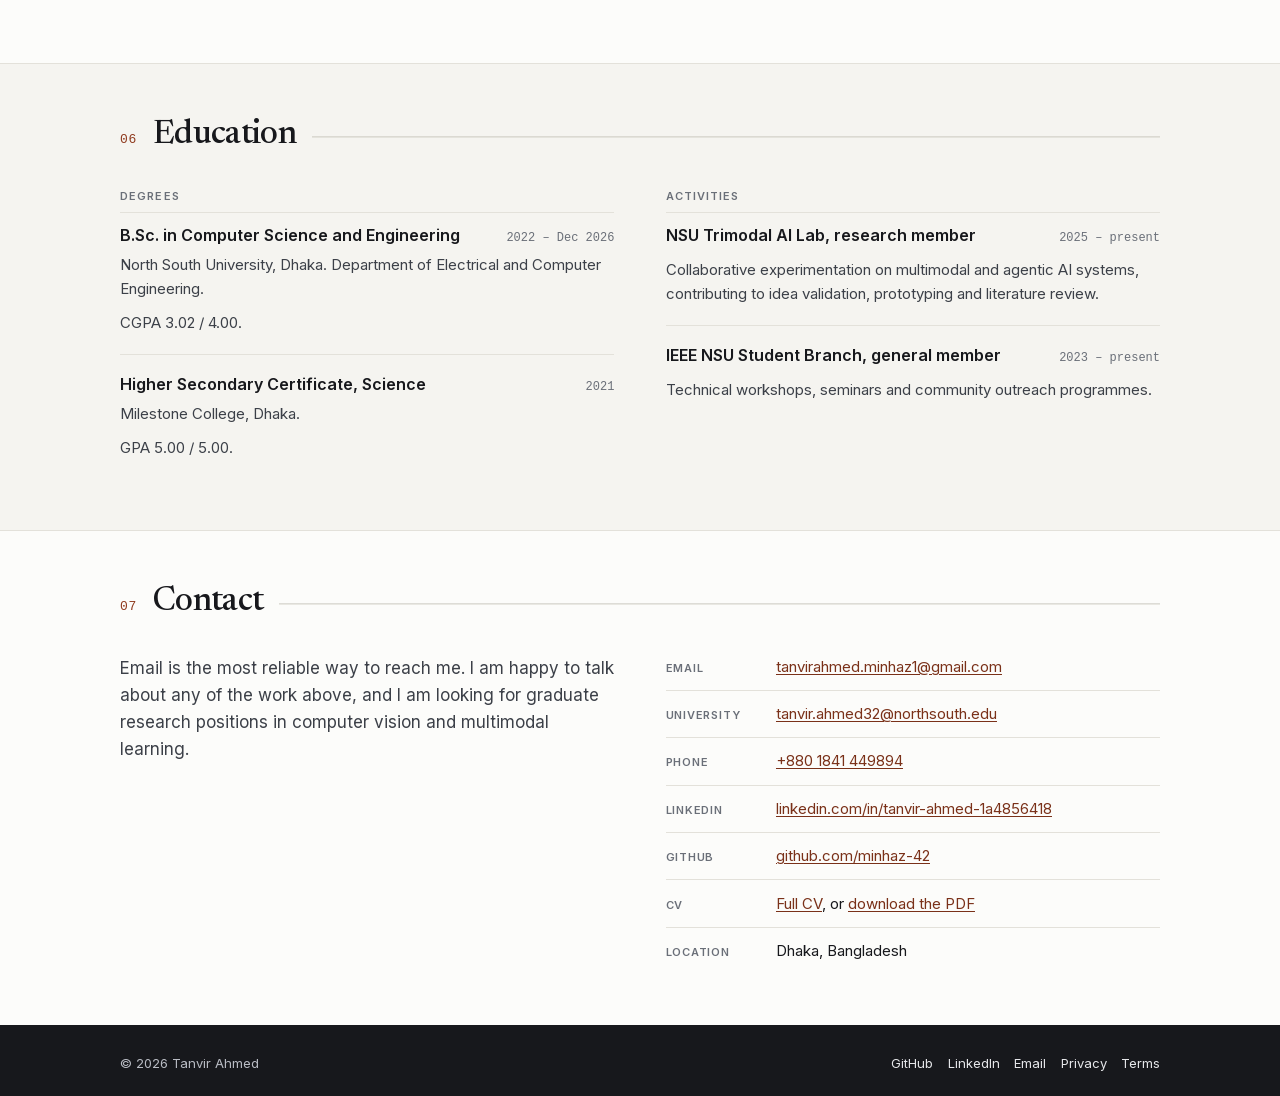
==== commit 4f8d7590: "Rewrite the hero introduction as a research statement State the research focus (efficient, reliable " ====
--- a/index.html
+++ b/index.html
@@ -152,17 +152,18 @@
 
       <div class="hero__main">
         <p>
-          I work on making multimodal systems cheaper and better calibrated: deciding when a
-          large vision-language model is actually needed, and when a model should decline to
-          answer instead of guessing.
+          My research centres on efficient and reliable multimodal machine learning. I study how
+          systems built on vision-language models can allocate computation according to the
+          difficulty of their input, and how a model can be calibrated to abstain when its
+          knowledge does not support a confident answer.
         </p>
         <p>
-          That work runs along four threads: efficient inference over video with vision-language
-          models, calibrated abstention in closed-book language models, empirical audits of
-          quantum machine learning, and low-cost sensing on microcontrollers. It has produced one
-          accepted paper, one under review, and several manuscripts in preparation. Alongside the
-          research I build and ship software, from local-first web applications and browser tools
-          to a 3D game, with source code and live sites linked under Projects.
+          My current work spans efficient video understanding, calibrated abstention in closed-book
+          knowledge base construction, empirical audits of quantum machine learning, and edge
+          inference on microcontroller-class hardware. It has produced one accepted paper, one
+          paper under review, and several manuscripts in preparation. In parallel, I develop
+          full-stack and systems software; source code and live deployments are listed under
+          Projects.
         </p>
 
         <div class="btn-row">
